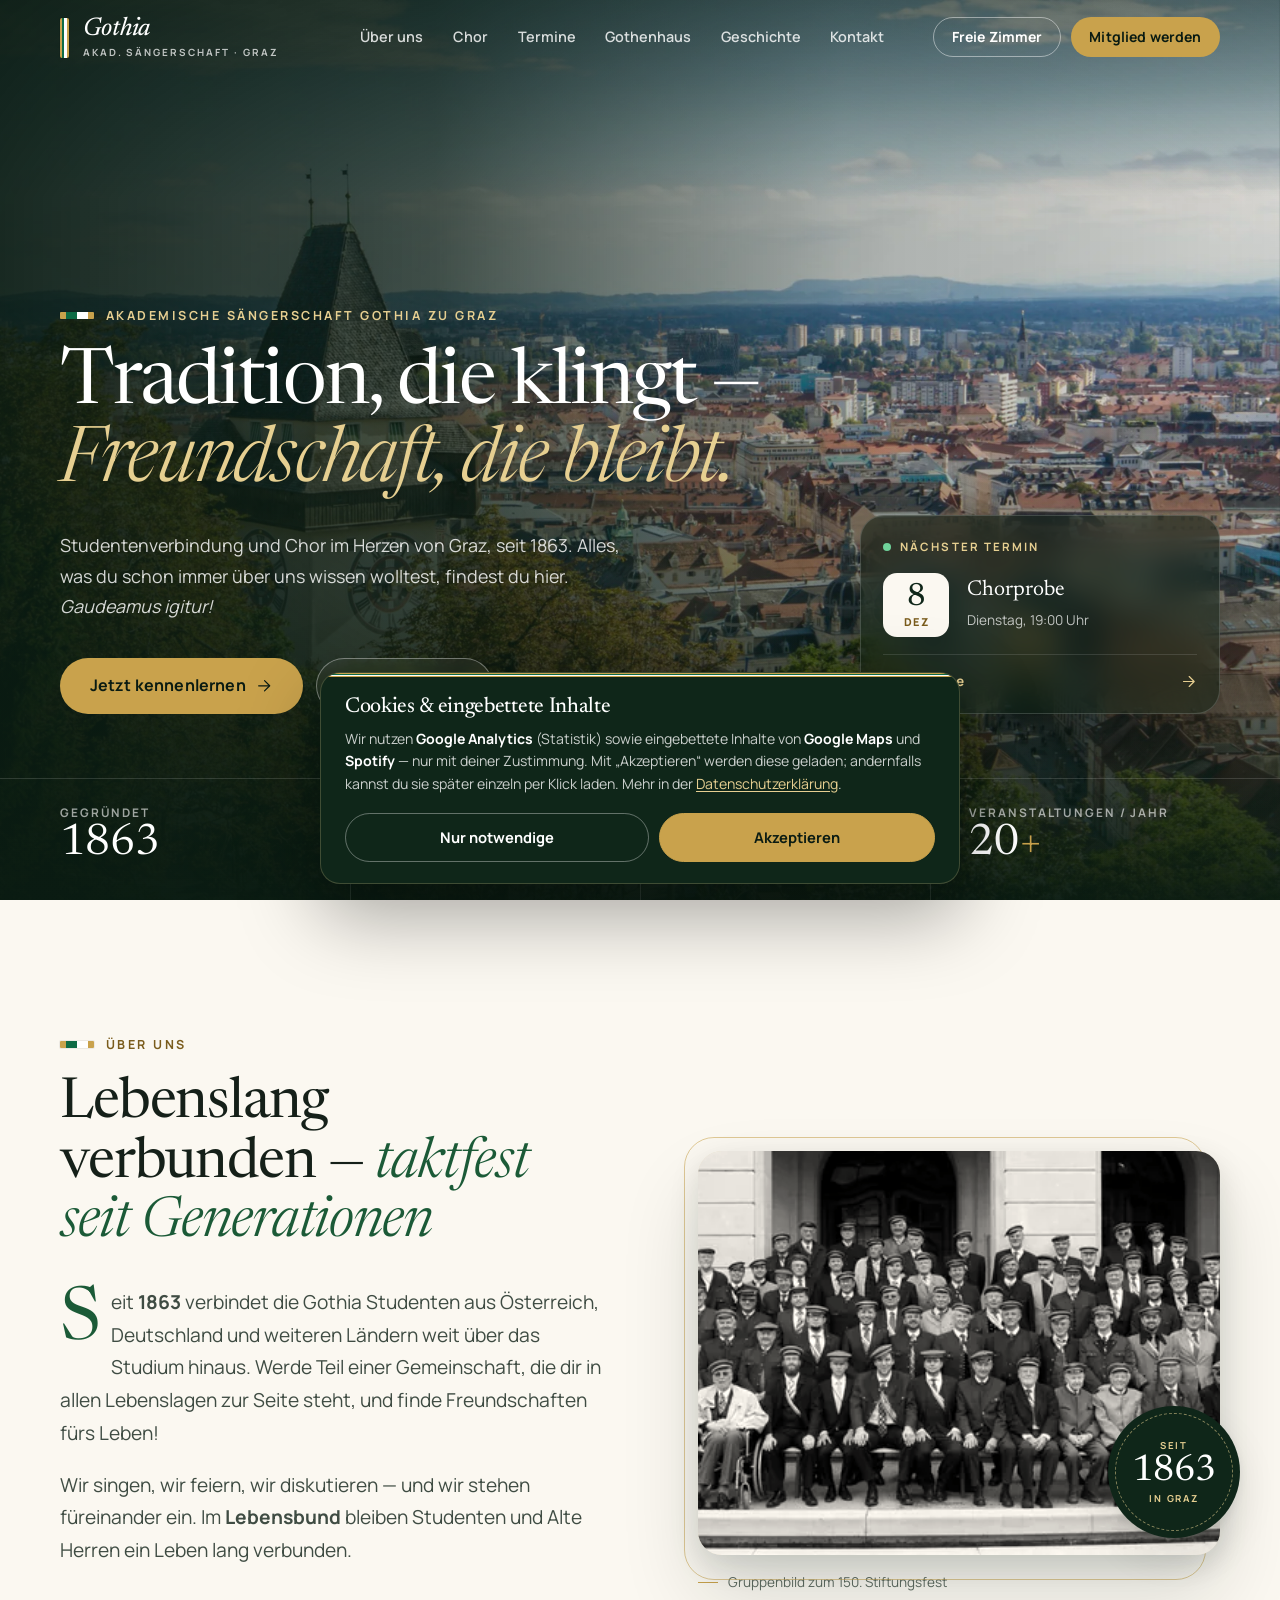
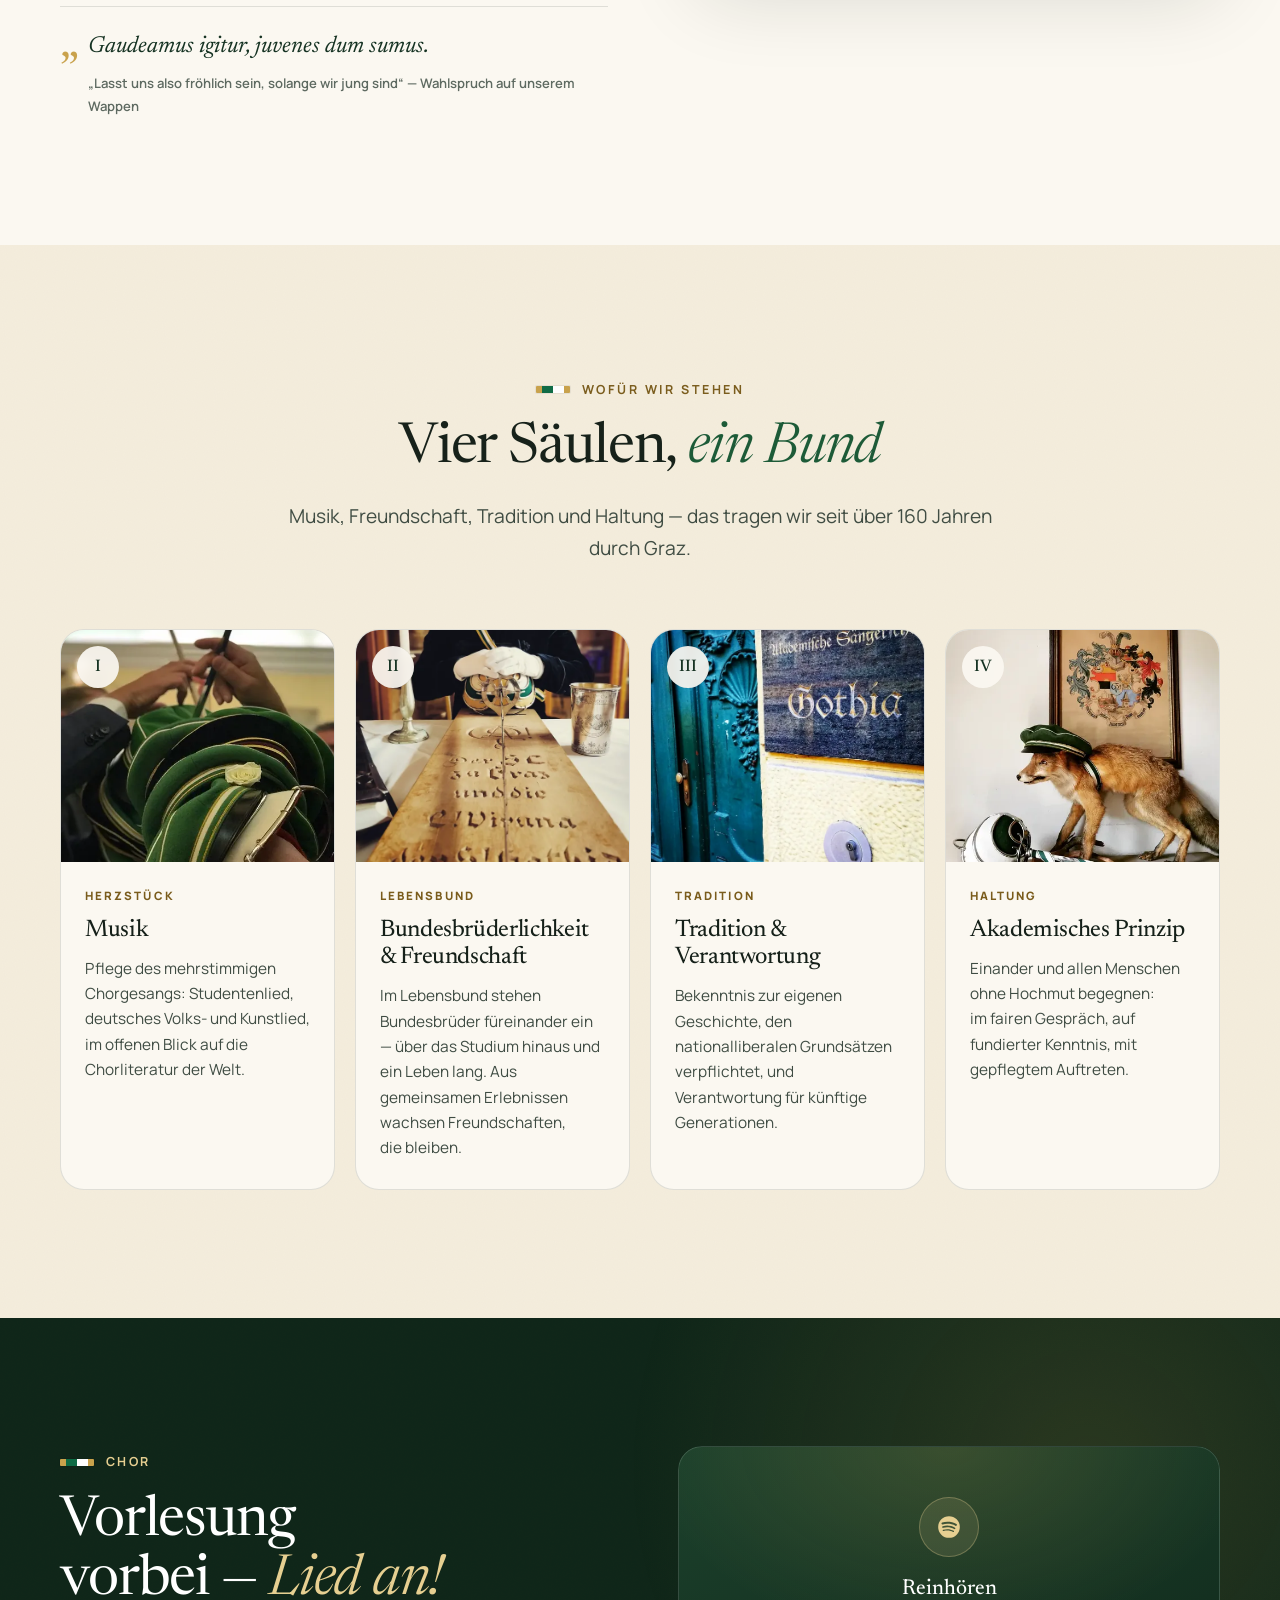
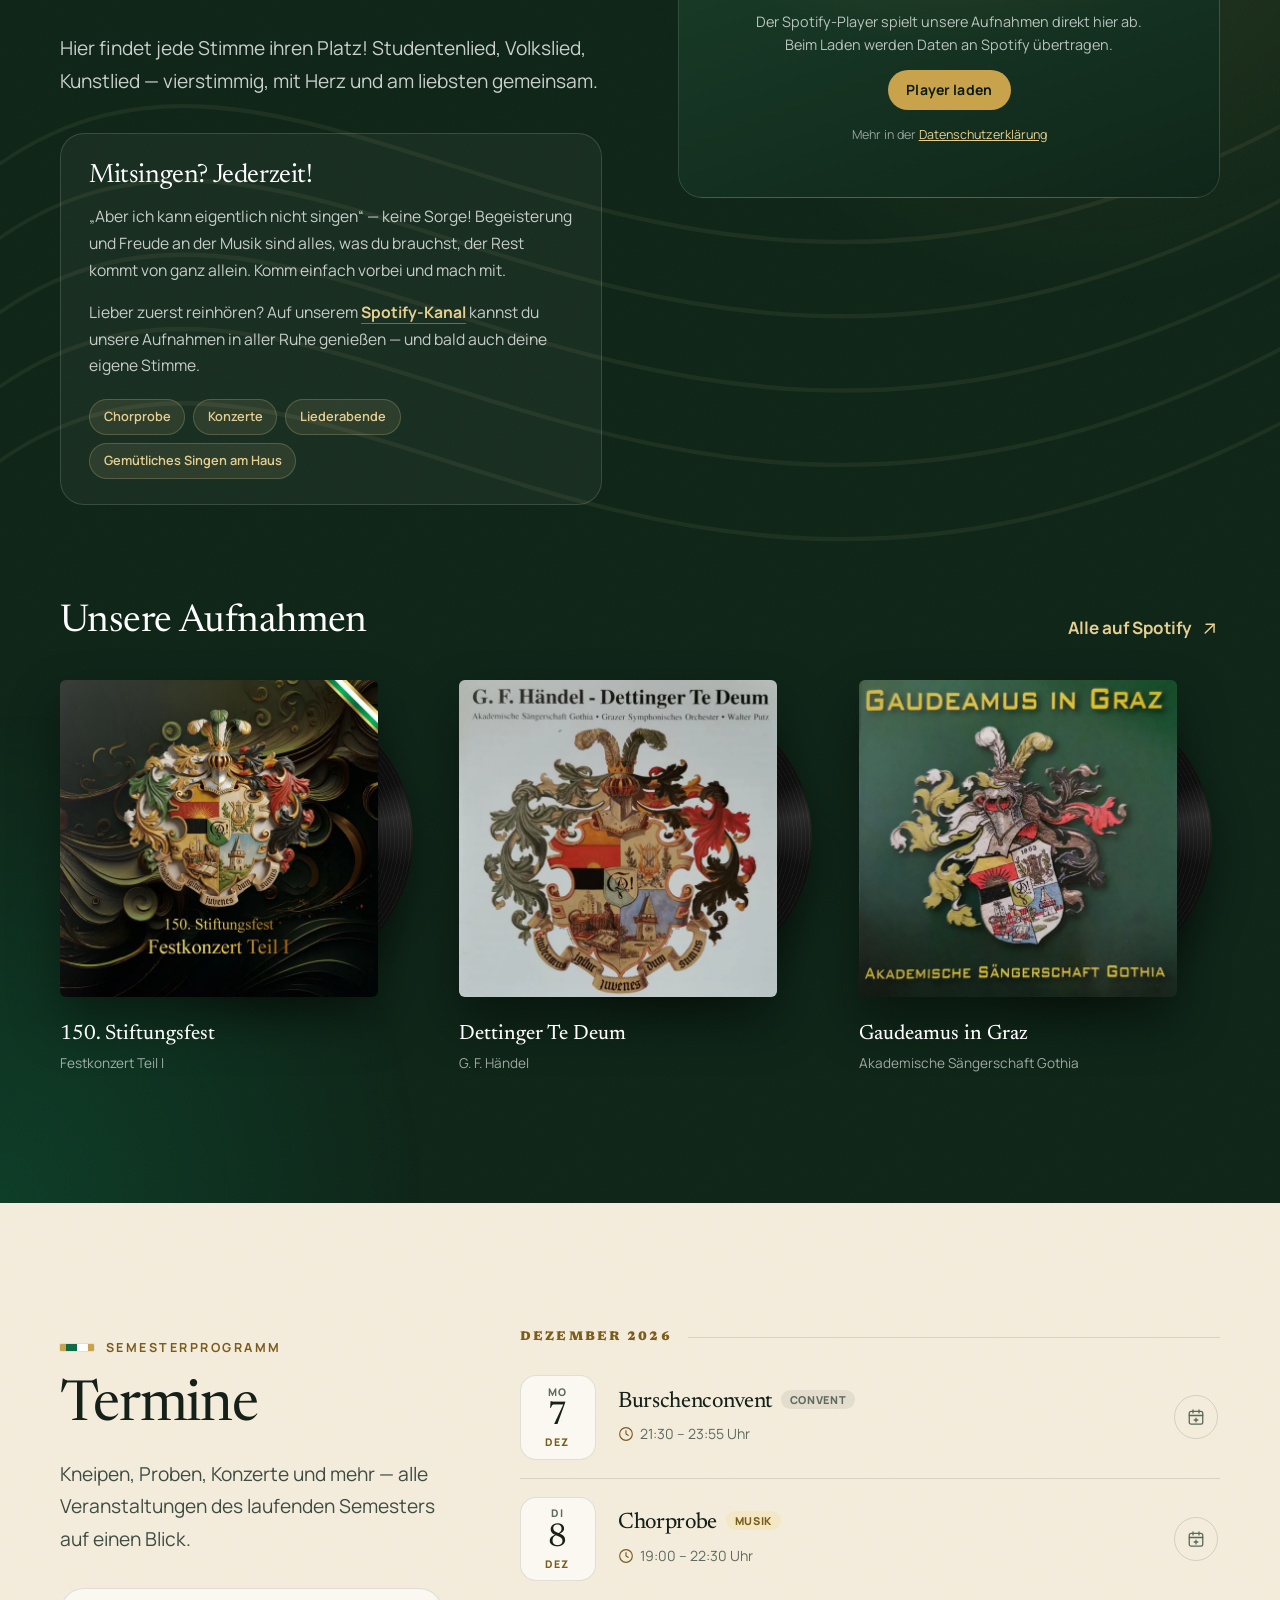
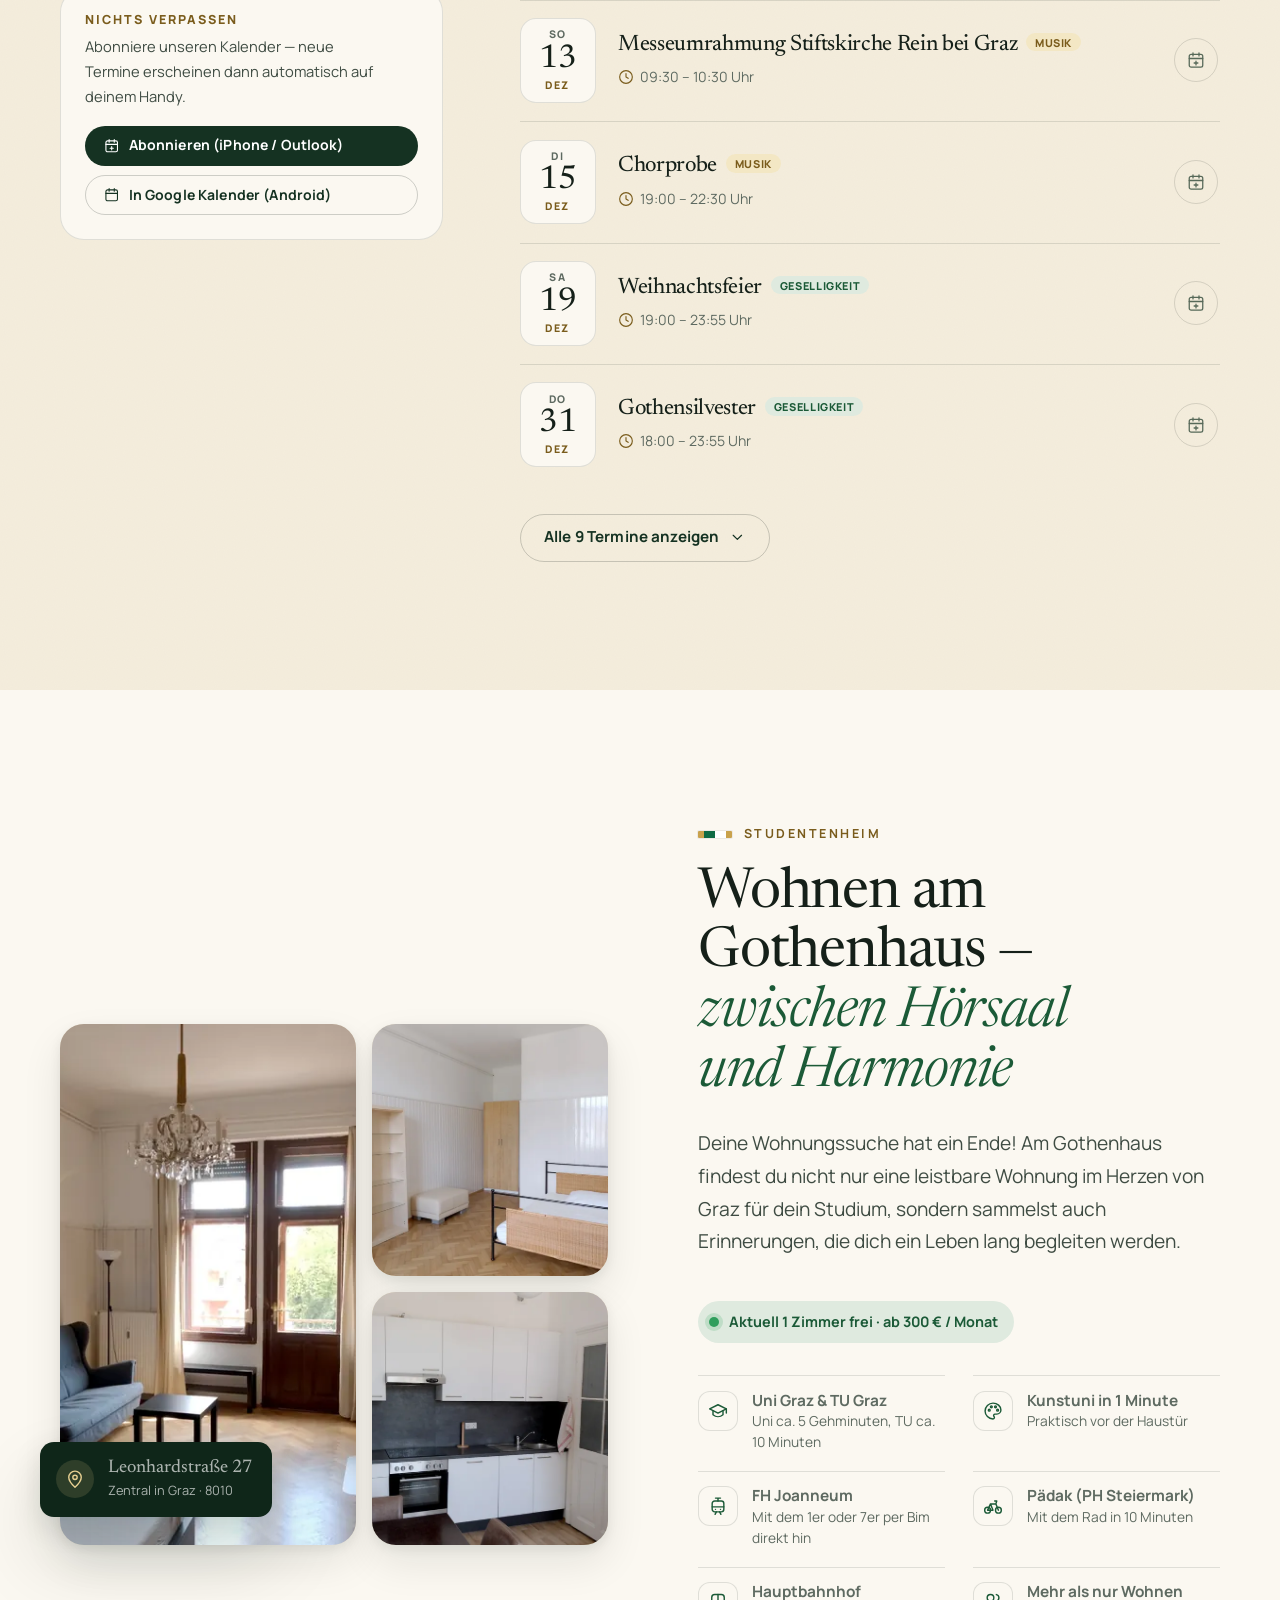
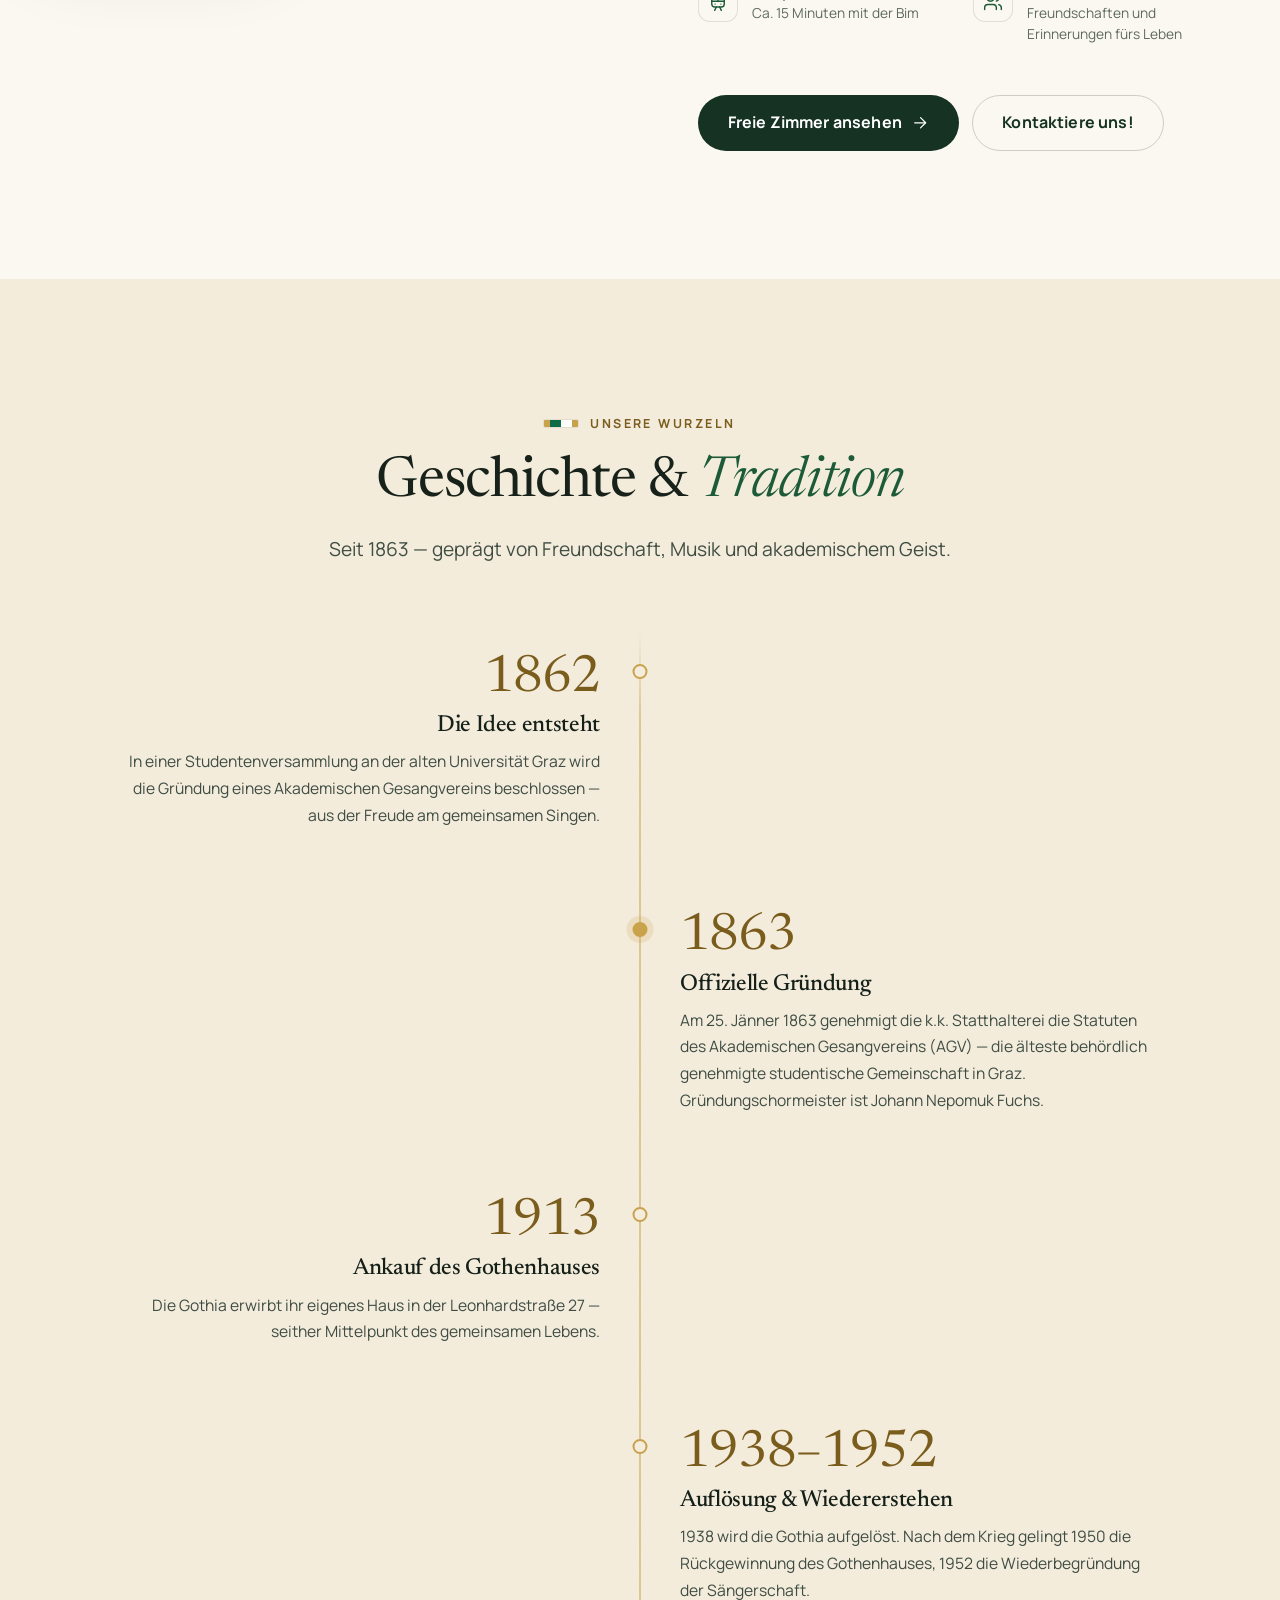
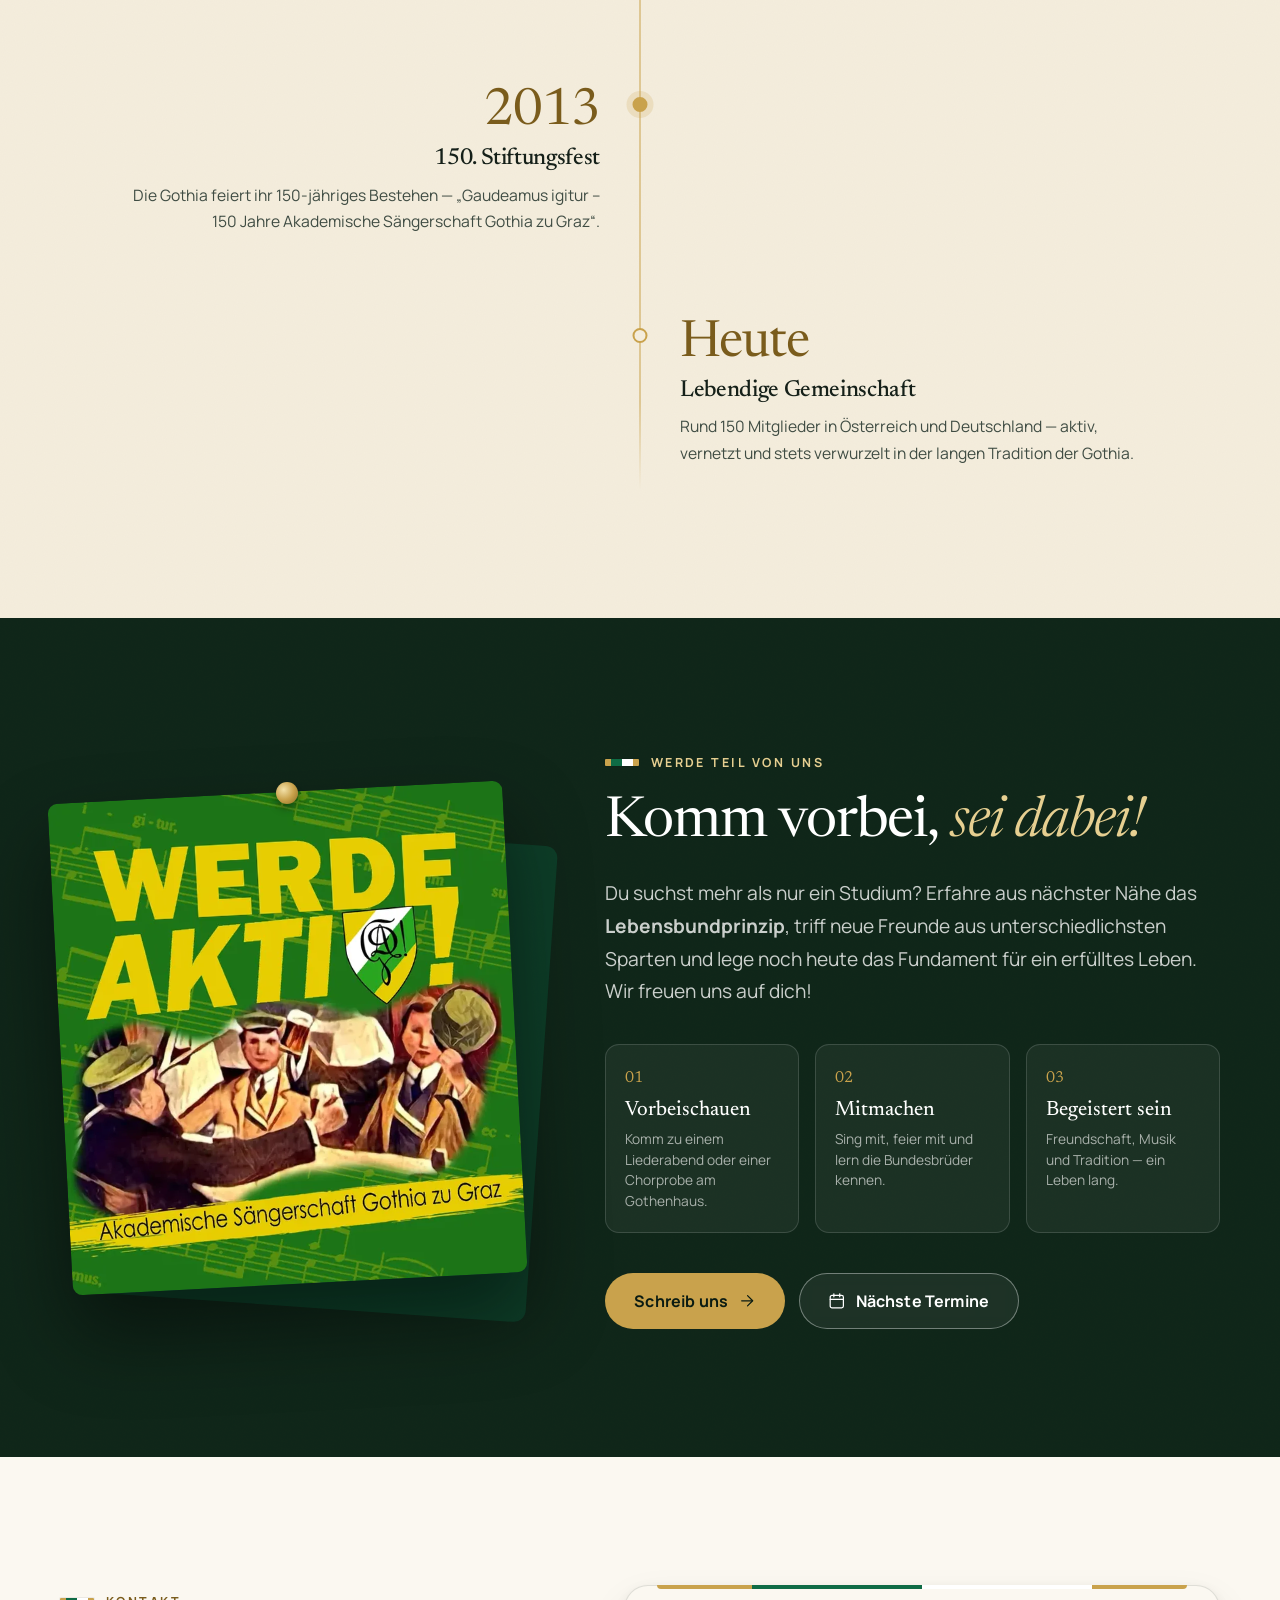
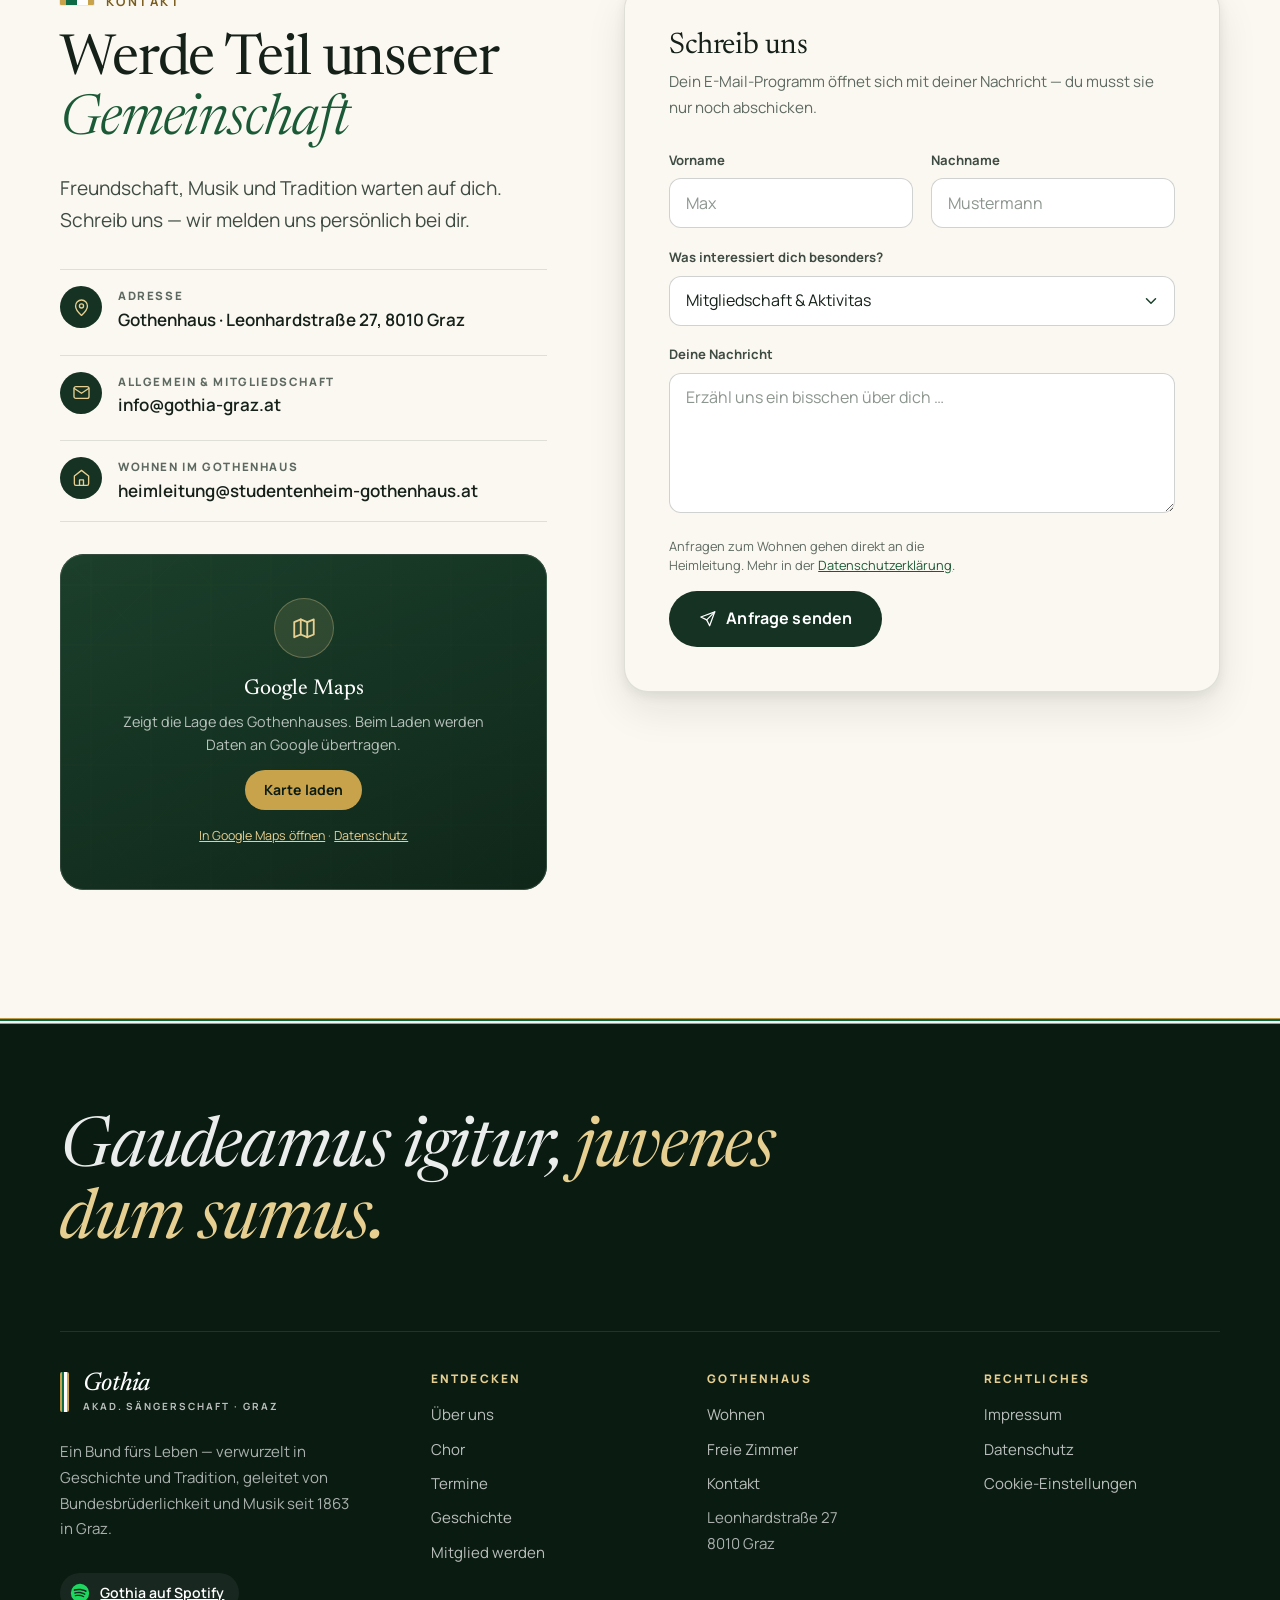
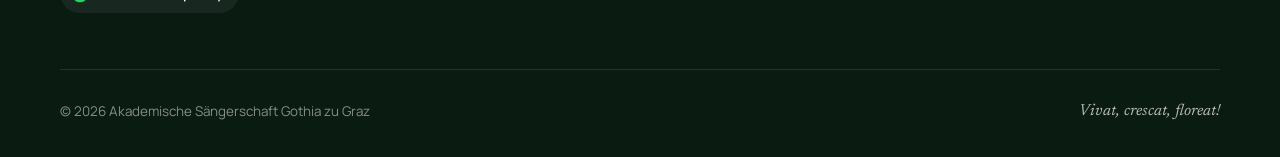
==== index.html @ 1290728e "Neues Design: Startseite, Design-System, Kalender und Assets - Neues Design-System (Waldgrün, Gold, " ====
<!DOCTYPE html>
<html lang="de">
<head>
    <meta charset="utf-8">
    <meta name="viewport" content="width=device-width, initial-scale=1">
    <title>Akademische Sängerschaft Gothia zu Graz — Tradition, die klingt</title>
    <meta name="description" content="Akademische Sängerschaft Gothia zu Graz — Studentenverbindung und Chor seit 1863. Freundschaft, Musik, Tradition und leistbares Wohnen im Gothenhaus mitten in Graz.">
    <meta name="theme-color" content="#0f2619">
    <link rel="canonical" href="https://www.gothia-graz.at/">
    <link rel="icon" href="favicon.ico" sizes="48x48">
    <link rel="icon" href="favicon.png" type="image/png">
    <link rel="apple-touch-icon" href="apple-touch-icon.png">

    <meta property="og:type" content="website">
    <meta property="og:site_name" content="Akademische Sängerschaft Gothia zu Graz">
    <meta property="og:title" content="Akademische Sängerschaft Gothia zu Graz">
    <meta property="og:description" content="Studentenverbindung und Chor seit 1863 — Freundschaft, Musik, Tradition und Wohnen im Gothenhaus in Graz.">
    <meta property="og:url" content="https://www.gothia-graz.at/">
    <meta property="og:image" content="https://www.gothia-graz.at/assets/img/og-image.jpg">
    <meta property="og:image:width" content="1200">
    <meta property="og:image:height" content="630">
    <meta property="og:locale" content="de_AT">
    <meta name="twitter:card" content="summary_large_image">

    <script type="application/ld+json">
    {
      "@context": "https://schema.org",
      "@type": "Organization",
      "name": "Akademische Sängerschaft Gothia zu Graz",
      "alternateName": "Sängerschaft Gothia",
      "url": "https://www.gothia-graz.at/",
      "logo": "https://www.gothia-graz.at/apple-touch-icon.png",
      "image": "https://www.gothia-graz.at/assets/img/og-image.jpg",
      "email": "info@gothia-graz.at",
      "foundingDate": "1863",
      "address": {
        "@type": "PostalAddress",
        "streetAddress": "Leonhardstraße 27",
        "postalCode": "8010",
        "addressLocality": "Graz",
        "addressCountry": "AT"
      },
      "sameAs": [
        "https://open.spotify.com/intl-de/artist/5IpsNPWRsuf9EUHvxX5TIH"
      ]
    }
    </script>

    <script>document.documentElement.classList.add('js');</script>
    <link rel="preload" href="assets/fonts/newsreader-latin.woff2" as="font" type="font/woff2" crossorigin>
    <link rel="preload" href="assets/fonts/manrope-latin.woff2" as="font" type="font/woff2" crossorigin>
    <link rel="preload" as="image" href="assets/img/graz-uhrturm-1600.webp" imagesrcset="assets/img/graz-uhrturm-960.webp 960w, assets/img/graz-uhrturm-1600.webp 1600w, assets/img/graz-uhrturm-2400.webp 2400w" imagesizes="100vw" fetchpriority="high">
    <link rel="stylesheet" href="assets/css/site.css">
    <script src="consent.js" defer></script>
</head>
<body data-header="overlay">

<!-- Icon-Sprite -->
<svg xmlns="http://www.w3.org/2000/svg" style="display:none" aria-hidden="true">
    <symbol id="i-arrow-right" viewBox="0 0 24 24"><path d="M5 12h14"/><path d="m13 5 7 7-7 7"/></symbol>
    <symbol id="i-arrow-left" viewBox="0 0 24 24"><path d="M19 12H5"/><path d="m11 19-7-7 7-7"/></symbol>
    <symbol id="i-arrow-up" viewBox="0 0 24 24"><path d="M12 19V5"/><path d="m5 12 7-7 7 7"/></symbol>
    <symbol id="i-arrow-up-right" viewBox="0 0 24 24"><path d="M7 17 17 7"/><path d="M8 7h9v9"/></symbol>
    <symbol id="i-calendar" viewBox="0 0 24 24"><rect x="3" y="4.5" width="18" height="17" rx="2.5"/><path d="M16 2.5v4M8 2.5v4M3 10h18"/></symbol>
    <symbol id="i-calendar-plus" viewBox="0 0 24 24"><rect x="3" y="4.5" width="18" height="17" rx="2.5"/><path d="M16 2.5v4M8 2.5v4M3 10h18M12 13.5v5M9.5 16h5"/></symbol>
    <symbol id="i-clock" viewBox="0 0 24 24"><circle cx="12" cy="12" r="9.5"/><path d="M12 7v5l3.2 2"/></symbol>
    <symbol id="i-pin" viewBox="0 0 24 24"><path d="M19.5 10c0 5.2-7.5 12-7.5 12S4.5 15.2 4.5 10a7.5 7.5 0 0 1 15 0Z"/><circle cx="12" cy="10" r="2.6"/></symbol>
    <symbol id="i-music" viewBox="0 0 24 24"><path d="M9 18V5.5l11-2v12.5"/><circle cx="6" cy="18" r="3"/><circle cx="17" cy="16" r="3"/></symbol>
    <symbol id="i-mail" viewBox="0 0 24 24"><rect x="2.5" y="4.5" width="19" height="15" rx="2.5"/><path d="m3 7 9 6 9-6"/></symbol>
    <symbol id="i-send" viewBox="0 0 24 24"><path d="M21.5 2.5 10.5 13.5"/><path d="m21.5 2.5-7 19-4-8-8-4 19-7Z"/></symbol>
    <symbol id="i-cap" viewBox="0 0 24 24"><path d="M22 9.5 12 4.5 2 9.5l10 5 10-5Z"/><path d="M6 11.5v5c3.5 3 8.5 3 12 0v-5"/><path d="M22 9.5v5"/></symbol>
    <symbol id="i-palette" viewBox="0 0 24 24"><path d="M12 2.5a9.5 9.5 0 0 0 0 19c1 0 1.7-.8 1.7-1.7 0-.5-.2-.9-.5-1.2a1.7 1.7 0 0 1 1.2-2.9h2.1a5 5 0 0 0 5-5c0-4.5-4.3-8.2-9.5-8.2Z"/><circle cx="7.5" cy="11" r="1.1"/><circle cx="10" cy="7" r="1.1"/><circle cx="15" cy="7" r="1.1"/><circle cx="17.5" cy="11" r="1.1"/></symbol>
    <symbol id="i-tram" viewBox="0 0 24 24"><rect x="5" y="6" width="14" height="13" rx="3"/><path d="M5 13h14M9 2.5h6M12 2.5V6M8.5 22l1.5-3M15.5 22 14 19"/><path d="M9 16h.01M15 16h.01"/></symbol>
    <symbol id="i-bike" viewBox="0 0 24 24"><circle cx="5.5" cy="17" r="3.5"/><circle cx="18.5" cy="17" r="3.5"/><path d="M5.5 17 9 9.5h6.5L18.5 17M9 9.5 12 17h-6.5M14 6h2.5l-1 3.5"/></symbol>
    <symbol id="i-train" viewBox="0 0 24 24"><rect x="4.5" y="3" width="15" height="15" rx="3.5"/><path d="M4.5 11h15M12 3v8M8 22l2-4M16 22l-2-4"/><path d="M8.5 14.5h.01M15.5 14.5h.01"/></symbol>
    <symbol id="i-users" viewBox="0 0 24 24"><path d="M16 21v-2a4 4 0 0 0-4-4H6a4 4 0 0 0-4 4v2"/><circle cx="9" cy="7" r="4"/><path d="M22 21v-2a4 4 0 0 0-3-3.9M16 3.1a4 4 0 0 1 0 7.8"/></symbol>
    <symbol id="i-home" viewBox="0 0 24 24"><path d="m3 10 9-7 9 7v10a2 2 0 0 1-2 2H5a2 2 0 0 1-2-2Z"/><path d="M9.5 22v-7h5v7"/></symbol>
    <symbol id="i-close" viewBox="0 0 24 24"><path d="M18 6 6 18M6 6l12 12"/></symbol>
    <symbol id="i-chevron-left" viewBox="0 0 24 24"><path d="m15 18-6-6 6-6"/></symbol>
    <symbol id="i-chevron-right" viewBox="0 0 24 24"><path d="m9 18 6-6-6-6"/></symbol>
    <symbol id="i-chevron-down" viewBox="0 0 24 24"><path d="m6 9 6 6 6-6"/></symbol>
    <symbol id="i-check" viewBox="0 0 24 24"><path d="M20 6 9 17l-5-5"/></symbol>
    <symbol id="i-map" viewBox="0 0 24 24"><path d="m9 4-6 2.5v14L9 18l6 2.5 6-2.5V4l-6 2.5L9 4Z"/><path d="M9 4v14M15 6.5v14"/></symbol>
    <symbol id="i-external" viewBox="0 0 24 24"><path d="M14 3h7v7M10 14 21 3M19 14v5a2 2 0 0 1-2 2H5a2 2 0 0 1-2-2V7a2 2 0 0 1 2-2h5"/></symbol>
    <symbol id="i-cookie" viewBox="0 0 24 24"><path d="M12 2.5a9.5 9.5 0 1 0 9.5 9.5 4 4 0 0 1-5-4.5 4 4 0 0 1-4.5-5Z"/><path d="M8.5 9h.01M15.5 15h.01M11.5 13h.01M10.5 17h.01M7 14h.01"/></symbol>
    <symbol id="i-play" viewBox="0 0 24 24"><path d="M7 4.5v15l12.5-7.5L7 4.5Z" fill="currentColor"/></symbol>
    <symbol id="i-sparkle" viewBox="0 0 24 24"><path d="M12 2 13.8 10.2 22 12l-8.2 1.8L12 22l-1.8-8.2L2 12l8.2-1.8L12 2Z" fill="currentColor" stroke="none"/></symbol>
    <symbol id="i-spotify" viewBox="0 0 24 24"><path fill="currentColor" stroke="none" d="M12 2a10 10 0 1 0 0 20 10 10 0 0 0 0-20Zm4.6 14.4a.62.62 0 0 1-.86.2c-2.35-1.43-5.3-1.76-8.79-.96a.62.62 0 1 1-.28-1.21c3.81-.87 7.08-.5 9.72 1.11.3.18.39.56.21.86Zm1.22-2.73a.78.78 0 0 1-1.07.26c-2.69-1.65-6.79-2.13-9.97-1.17a.78.78 0 1 1-.45-1.49c3.63-1.1 8.15-.57 11.24 1.33.37.22.48.7.25 1.07Zm.1-2.84C14.7 8.91 9.37 8.73 6.3 9.66a.94.94 0 1 1-.54-1.8c3.53-1.07 9.4-.86 13.1 1.34a.94.94 0 0 1-.96 1.62Z"/></symbol>
</svg>

<a class="skip-link" href="#inhalt">Zum Inhalt springen</a>

<!-- ═════════ Kopfzeile ═════════ -->
<header class="site-header is-over-hero" id="siteHeader">
    <div class="container header-inner">
        <a href="#top" class="brand" aria-label="Sängerschaft Gothia — zur Startseite">
            <span class="brand-band" aria-hidden="true"></span>
            <span class="brand-text">
                <span class="brand-name">Gothia</span>
                <span class="brand-sub">Akad. Sängerschaft · Graz</span>
            </span>
        </a>
        <nav class="nav" aria-label="Hauptnavigation">
            <ul class="nav-links">
                <li><a href="#ueber-uns">Über uns</a></li>
                <li><a href="#chor">Chor</a></li>
                <li><a href="#termine">Termine</a></li>
                <li><a href="#gothenhaus">Gothenhaus</a></li>
                <li><a href="#geschichte">Geschichte</a></li>
                <li><a href="#kontakt">Kontakt</a></li>
            </ul>
            <div class="nav-actions">
                <a href="zimmer.html" class="btn btn--ghost btn--sm">Freie Zimmer</a>
                <a href="#mitmachen" class="btn btn--gold btn--sm">Mitglied werden</a>
                <button class="menu-toggle" id="menuToggle" type="button" aria-label="Menü öffnen" aria-expanded="false" aria-controls="mobileNav">
                    <span></span><span></span><span></span>
                </button>
            </div>
        </nav>
    </div>
</header>

<div class="mobile-nav" id="mobileNav" aria-label="Mobile Navigation" role="dialog" aria-modal="true">
    <ul>
        <li><a href="#ueber-uns"><small>01</small>Über uns</a></li>
        <li><a href="#chor"><small>02</small>Chor</a></li>
        <li><a href="#termine"><small>03</small>Termine</a></li>
        <li><a href="#gothenhaus"><small>04</small>Gothenhaus</a></li>
        <li><a href="#geschichte"><small>05</small>Geschichte</a></li>
        <li><a href="#kontakt"><small>06</small>Kontakt</a></li>
    </ul>
    <div class="btn-row">
        <a href="#mitmachen" class="btn btn--gold">Mitglied werden</a>
        <a href="zimmer.html" class="btn btn--ghost-light">Freie Zimmer</a>
    </div>
    <div class="mobile-nav-foot">Leonhardstraße 27, 8010 Graz · <a href="mailto:info@gothia-graz.at">info@gothia-graz.at</a></div>
</div>

<main id="inhalt">

<!-- ═════════ Hero ═════════ -->
<section class="hero" id="top" aria-labelledby="hero-title">
    <div class="hero-media">
        <img src="assets/img/graz-uhrturm-1600.webp"
             srcset="assets/img/graz-uhrturm-960.webp 960w, assets/img/graz-uhrturm-1600.webp 1600w, assets/img/graz-uhrturm-2400.webp 2400w"
             sizes="100vw" width="2400" height="1612" alt="" fetchpriority="high" decoding="async">
    </div>
    <div class="container hero-inner">
        <div class="hero-grid">
            <div class="hero-head">
                <p class="eyebrow">Akademische Sängerschaft Gothia zu Graz</p>
                <h1 class="display" id="hero-title">Tradition, die klingt —<em>Freundschaft, die bleibt.</em></h1>
            </div>
            <div class="hero-copy">
                <p class="hero-lead">Studentenverbindung und Chor im Herzen von Graz, seit 1863. Alles, was du schon immer über uns wissen wolltest, findest du hier. <em>Gaudeamus igitur!</em></p>
                <div class="btn-row">
                    <a href="#mitmachen" class="btn btn--gold btn--lg">Jetzt kennenlernen <svg class="icon icon--arrow"><use href="#i-arrow-right"/></svg></a>
                    <a href="#chor" class="btn btn--ghost-light btn--lg"><svg class="icon"><use href="#i-music"/></svg> Unser Chor</a>
                </div>
            </div>
            <a class="next-event" id="nextEvent" href="#termine" hidden>
                <span class="next-event-label"><span class="pulse" aria-hidden="true"></span> Nächster Termin</span>
                <span class="next-event-body">
                    <span class="next-event-date" aria-hidden="true"><span class="d" data-ne="d"></span><span class="m" data-ne="m"></span></span>
                    <span class="next-event-text">
                        <span class="next-event-title" data-ne="title"></span>
                        <span class="next-event-meta" data-ne="meta"></span>
                    </span>
                </span>
                <span class="next-event-foot">Alle Termine <svg class="icon"><use href="#i-arrow-right"/></svg></span>
            </a>
        </div>
    </div>
    <div class="hero-facts">
        <div class="container">
            <dl>
                <div><dt>Gegründet</dt><dd>1863</dd></div>
                <div><dt>Mitglieder</dt><dd>140<span>+</span></dd></div>
                <div><dt>Aktive Mitglieder</dt><dd>10<span>+</span></dd></div>
                <div><dt>Veranstaltungen / Jahr</dt><dd>20<span>+</span></dd></div>
            </dl>
        </div>
    </div>
</section>

<!-- ═════════ Über uns ═════════ -->
<section class="section section--paper" id="ueber-uns" aria-labelledby="ueber-title">
    <div class="container intro-grid">
        <div class="intro-copy reveal">
            <p class="eyebrow">Über uns</p>
            <h2 class="h2" id="ueber-title">Lebenslang verbunden — <em>taktfest seit Generationen</em></h2>
            <p class="lead dropcap" style="margin-top:2rem">Seit <strong>1863</strong> verbindet die Gothia Studenten aus Österreich, Deutschland und weiteren Ländern weit über das Studium hinaus. Werde Teil einer Gemeinschaft, die dir in allen Lebenslagen zur Seite steht, und finde Freundschaften fürs Leben!</p>
            <p class="lead">Wir singen, wir feiern, wir diskutieren — und wir stehen füreinander ein. Im <strong>Lebensbund</strong> bleiben Studenten und Alte Herren ein Leben lang verbunden.</p>
            <blockquote class="intro-quote">
                <p>Gaudeamus igitur, juvenes dum sumus.</p>
                <footer>„Lasst uns also fröhlich sein, solange wir jung sind“ — Wahlspruch auf unserem Wappen</footer>
            </blockquote>
        </div>
        <div class="intro-photos reveal" style="--delay:.15s">
            <figure class="photo-frame photo-frame--main">
                <div class="frame">
                    <img src="assets/img/stiftungsfest-150-980.webp" srcset="assets/img/stiftungsfest-150-640.webp 640w, assets/img/stiftungsfest-150-980.webp 980w" sizes="(max-width: 900px) 92vw, 560px" width="980" height="423" alt="Gruppenbild der Gothia mit zahlreichen Bundesbrüdern in Couleur vor einem Gebäude" loading="lazy" decoding="async">
                </div>
                <figcaption>Gruppenbild zum 150. Stiftungsfest</figcaption>
            </figure>
            <div class="intro-badge" aria-hidden="true">
                <span><small>Seit</small><strong>1863</strong><small>in Graz</small></span>
            </div>
        </div>
    </div>
</section>

<!-- ═════════ Werte ═════════ -->
<section class="section section--parchment grain" id="werte" aria-labelledby="werte-title">
    <div class="container">
        <div class="section-head text-center reveal">
            <p class="eyebrow eyebrow--center">Wofür wir stehen</p>
            <h2 class="h2" id="werte-title">Vier Säulen, <em>ein Bund</em></h2>
            <p class="lead">Musik, Freundschaft, Tradition und Haltung — das tragen wir seit über 160 Jahren durch Graz.</p>
        </div>
        <div class="pillars">
            <article class="pillar reveal">
                <div class="pillar-media">
                    <img src="assets/img/landesvater-480.webp" srcset="assets/img/landesvater-480.webp 480w, assets/img/landesvater-768.webp 768w" sizes="(max-width: 600px) 40vw, (max-width: 1100px) 46vw, 290px" width="768" height="768" alt="Grüne Couleurmützen beim Landesvater" loading="lazy" decoding="async">
                    <span class="pillar-num" aria-hidden="true">I</span>
                </div>
                <div class="pillar-body">
                    <span class="pillar-tag">Herzstück</span>
                    <h3>Musik</h3>
                    <p>Pflege des mehrstimmigen Chorgesangs: Studentenlied, deutsches Volks- und Kunstlied, im offenen Blick auf die Chorliteratur der Welt.</p>
                </div>
            </article>
            <article class="pillar reveal" style="--delay:.08s">
                <div class="pillar-media">
                    <img src="assets/img/schlaeger-640.webp" srcset="assets/img/schlaeger-640.webp 640w, assets/img/schlaeger-1000.webp 1000w" sizes="(max-width: 600px) 40vw, (max-width: 1100px) 46vw, 290px" width="1000" height="1000" alt="Schläger auf einer Tafel mit der Inschrift der Gothia" loading="lazy" decoding="async">
                    <span class="pillar-num" aria-hidden="true">II</span>
                </div>
                <div class="pillar-body">
                    <span class="pillar-tag">Lebensbund</span>
                    <h3>Bundesbrüderlichkeit &amp; Freundschaft</h3>
                    <p>Im Lebensbund stehen Bundesbrüder füreinander ein — über das Studium hinaus und ein Leben lang. Aus gemeinsamen Erlebnissen wachsen Freundschaften, die bleiben.</p>
                </div>
            </article>
            <article class="pillar reveal" style="--delay:.16s">
                <div class="pillar-media">
                    <img src="assets/img/schild-gothia-640.webp" srcset="assets/img/schild-gothia-640.webp 640w, assets/img/schild-gothia-1000.webp 1000w" sizes="(max-width: 600px) 40vw, (max-width: 1100px) 46vw, 290px" width="1000" height="1000" alt="Türschild „Akademische Sängerschaft Gothia“ am Gothenhaus" loading="lazy" decoding="async">
                    <span class="pillar-num" aria-hidden="true">III</span>
                </div>
                <div class="pillar-body">
                    <span class="pillar-tag">Tradition</span>
                    <h3>Tradition &amp; Verantwortung</h3>
                    <p>Bekenntnis zur eigenen Geschichte, den nationalliberalen Grundsätzen verpflichtet, und Verantwortung für künftige Generationen.</p>
                </div>
            </article>
            <article class="pillar reveal" style="--delay:.24s">
                <div class="pillar-media">
                    <img src="assets/img/fuxen-480.webp" srcset="assets/img/fuxen-480.webp 480w, assets/img/fuxen-720.webp 720w" sizes="(max-width: 600px) 40vw, (max-width: 1100px) 46vw, 290px" width="720" height="900" alt="Fuchs mit Couleurmütze und Band vor dem Wappen der Gothia" loading="lazy" decoding="async">
                    <span class="pillar-num" aria-hidden="true">IV</span>
                </div>
                <div class="pillar-body">
                    <span class="pillar-tag">Haltung</span>
                    <h3>Akademisches Prinzip</h3>
                    <p>Einander und allen Menschen ohne Hochmut begegnen: im fairen Gespräch, auf fundierter Kenntnis, mit gepflegtem Auftreten.</p>
                </div>
            </article>
        </div>
    </div>
</section>

<!-- ═════════ Chor ═════════ -->
<section class="section section--forest grain chor" id="chor" aria-labelledby="chor-title">
    <svg class="staff" viewBox="0 0 1440 400" preserveAspectRatio="none" aria-hidden="true">
        <g fill="none" stroke="#e6cf91" stroke-width="1.2">
            <path d="M0 120 C 360 60, 720 200, 1440 110"/>
            <path d="M0 140 C 360 80, 720 220, 1440 130"/>
            <path d="M0 160 C 360 100, 720 240, 1440 150"/>
            <path d="M0 180 C 360 120, 720 260, 1440 170"/>
            <path d="M0 200 C 360 140, 720 280, 1440 190"/>
        </g>
    </svg>
    <div class="container">
        <div class="chor-grid">
            <div class="chor-copy reveal">
                <p class="eyebrow">Chor</p>
                <h2 class="h2" id="chor-title">Vorlesung vorbei — <em>Lied an!</em></h2>
                <p class="lead">Hier findet jede Stimme ihren Platz! Studentenlied, Volkslied, Kunstlied — vierstimmig, mit Herz und am liebsten gemeinsam.</p>
                <div class="sing-card">
                    <h3>Mitsingen? Jederzeit!</h3>
                    <p>„Aber ich kann eigentlich nicht singen“ — keine Sorge! Begeisterung und Freude an der Musik sind alles, was du brauchst, der Rest kommt von ganz allein. Komm einfach vorbei und mach mit.</p>
                    <p>Lieber zuerst reinhören? Auf unserem <a href="https://open.spotify.com/intl-de/artist/5IpsNPWRsuf9EUHvxX5TIH" target="_blank" rel="noopener">Spotify-Kanal</a> kannst du unsere Aufnahmen in aller Ruhe genießen — und bald auch deine eigene Stimme.</p>
                    <ul class="chips" aria-label="Was dich erwartet">
                        <li>Chorprobe</li>
                        <li>Konzerte</li>
                        <li>Liederabende</li>
                        <li>Gemütliches Singen am Haus</li>
                    </ul>
                </div>
            </div>
            <div class="reveal" style="--delay:.15s">
                <div class="embed-gate" id="spotifyGate" data-embed>
                    <div class="embed-ph">
                        <span class="embed-icon"><svg class="icon"><use href="#i-spotify"/></svg></span>
                        <p><strong>Reinhören</strong>Der Spotify-Player spielt unsere Aufnahmen direkt hier ab. Beim Laden werden Daten an Spotify übertragen.</p>
                        <button type="button" class="btn btn--gold btn--sm" data-load-embed>Player laden</button>
                        <small>Mehr in der <a href="datenschutz.html">Datenschutzerklärung</a></small>
                    </div>
                    <template>
                        <iframe title="Gothia auf Spotify" src="https://open.spotify.com/embed/artist/5IpsNPWRsuf9EUHvxX5TIH?utm_source=generator&amp;theme=0" width="100%" height="352" allow="autoplay; clipboard-write; encrypted-media; fullscreen; picture-in-picture" loading="lazy"></iframe>
                    </template>
                </div>
            </div>
        </div>

        <div class="albums">
            <div class="albums-head reveal">
                <h3>Unsere Aufnahmen</h3>
                <a class="link-arrow" href="https://open.spotify.com/intl-de/artist/5IpsNPWRsuf9EUHvxX5TIH" target="_blank" rel="noopener">Alle auf Spotify <svg class="icon"><use href="#i-arrow-up-right"/></svg></a>
            </div>
            <div class="album-grid">
                <a class="album reveal" href="https://open.spotify.com/intl-de/artist/5IpsNPWRsuf9EUHvxX5TIH" target="_blank" rel="noopener">
                    <span class="album-sleeve-wrap">
                        <span class="album-disc" aria-hidden="true"></span>
                        <span class="album-sleeve"><img src="assets/img/album-festkonzert-640.webp" width="640" height="640" alt="Albumcover „150. Stiftungsfest — Festkonzert Teil I“" loading="lazy" decoding="async"></span>
                        <span class="album-play" aria-hidden="true"><svg><use href="#i-play"/></svg></span>
                    </span>
                    <span class="album-info"><strong>150. Stiftungsfest</strong><span>Festkonzert Teil I</span></span>
                </a>
                <a class="album reveal" style="--delay:.1s" href="https://open.spotify.com/intl-de/artist/5IpsNPWRsuf9EUHvxX5TIH" target="_blank" rel="noopener">
                    <span class="album-sleeve-wrap">
                        <span class="album-disc" aria-hidden="true"></span>
                        <span class="album-sleeve"><img src="assets/img/album-haendel-640.webp" width="640" height="640" alt="Albumcover „G. F. Händel — Dettinger Te Deum“" loading="lazy" decoding="async"></span>
                        <span class="album-play" aria-hidden="true"><svg><use href="#i-play"/></svg></span>
                    </span>
                    <span class="album-info"><strong>Dettinger Te Deum</strong><span>G. F. Händel</span></span>
                </a>
                <a class="album reveal" style="--delay:.2s" href="https://open.spotify.com/intl-de/artist/5IpsNPWRsuf9EUHvxX5TIH" target="_blank" rel="noopener">
                    <span class="album-sleeve-wrap">
                        <span class="album-disc" aria-hidden="true"></span>
                        <span class="album-sleeve"><img src="assets/img/album-gaudeamus-640.webp" width="640" height="640" alt="Albumcover „Gaudeamus in Graz“" loading="lazy" decoding="async"></span>
                        <span class="album-play" aria-hidden="true"><svg><use href="#i-play"/></svg></span>
                    </span>
                    <span class="album-info"><strong>Gaudeamus in Graz</strong><span>Akademische Sängerschaft Gothia</span></span>
                </a>
            </div>
        </div>
    </div>
</section>

<!-- ═════════ Termine ═════════ -->
<section class="section section--parchment grain" id="termine" aria-labelledby="termine-title">
    <div class="container termine-layout">
        <aside class="termine-aside reveal">
            <p class="eyebrow">Semesterprogramm</p>
            <h2 class="h2" id="termine-title">Termine</h2>
            <p class="lead">Kneipen, Proben, Konzerte und mehr — alle Veranstaltungen des laufenden Semesters auf einen Blick.</p>
            <div class="subscribe">
                <h3>Nichts verpassen</h3>
                <p>Abonniere unseren Kalender — neue Termine erscheinen dann automatisch auf deinem Handy.</p>
                <a href="webcal://www.gothia-graz.at/calendar.php" class="btn btn--forest btn--sm"><svg class="icon"><use href="#i-calendar-plus"/></svg> Abonnieren (iPhone / Outlook)</a>
                <a href="https://calendar.google.com/calendar/r?cid=c0fd677e5a63edd668f9dd71cefc7060286a8025dd9fe520a61779a287ca314f%40group.calendar.google.com" target="_blank" rel="noopener" class="btn btn--ghost btn--sm"><svg class="icon"><use href="#i-calendar"/></svg> In Google Kalender (Android)</a>
            </div>
        </aside>
        <div class="reveal" style="--delay:.1s">
            <div class="events" id="events" aria-live="polite" aria-busy="true">
                <div class="skeleton" aria-hidden="true"><i></i><i></i></div>
                <div class="skeleton" aria-hidden="true"><i></i><i></i></div>
                <div class="skeleton" aria-hidden="true"><i></i><i></i></div>
                <div class="skeleton" aria-hidden="true"><i></i><i></i></div>
            </div>
            <noscript><p class="events-state"><strong>Termine</strong>Bitte aktiviere JavaScript, um die aktuellen Termine zu sehen — oder abonniere den Kalender.</p></noscript>
        </div>
    </div>
    <!-- Offline-Kopie des Kalenders: wird nur verwendet, wenn calendar.php nicht erreichbar ist
         (z. B. beim lokalen Öffnen per Doppelklick). Zum Aktualisieren den Inhalt durch eine neue .ics ersetzen. -->
    <script type="text/calendar" id="ics-fallback">
BEGIN:VCALENDAR
PRODID:-//Google Inc//Google Calendar 70.9054//EN
VERSION:2.0
CALSCALE:GREGORIAN
METHOD:PUBLISH
X-WR-CALNAME:Veranstaltungen AS! Gothia 
X-WR-TIMEZONE:Europe/Vienna
X-WR-CALDESC:Veranstaltungen
BEGIN:VTIMEZONE
TZID:Europe/Vienna
X-LIC-LOCATION:Europe/Vienna
BEGIN:DAYLIGHT
TZOFFSETFROM:+0100
TZOFFSETTO:+0200
TZNAME:GMT+2
DTSTART:19700329T020000
RRULE:FREQ=YEARLY;BYMONTH=3;BYDAY=-1SU
END:DAYLIGHT
BEGIN:STANDARD
TZOFFSETFROM:+0200
TZOFFSETTO:+0100
TZNAME:GMT+1
DTSTART:19701025T030000
RRULE:FREQ=YEARLY;BYMONTH=10;BYDAY=-1SU
END:STANDARD
END:VTIMEZONE
BEGIN:VEVENT
DTSTART:20261207T203000Z
DTEND:20261207T225500Z
DTSTAMP:20261101T110655Z
UID:2fnu8bq31iog8edlekkcicngi8@google.com
CREATED:20260928T101603Z
LAST-MODIFIED:20260928T101604Z
SEQUENCE:0
STATUS:CONFIRMED
SUMMARY:Burschenconvent
TRANSP:OPAQUE
END:VEVENT
BEGIN:VEVENT
DTSTART:20261102T180000Z
DTEND:20261102T225500Z
DTSTAMP:20261101T110655Z
UID:fbtfkalrdn8jg1gm3ru18pnuvs@google.com
CREATED:20260928T101157Z
LAST-MODIFIED:20260928T101157Z
SEQUENCE:0
STATUS:CONFIRMED
SUMMARY:Burschenconvent
TRANSP:OPAQUE
END:VEVENT
BEGIN:VEVENT
DTSTART:20270123T180000Z
DTEND:20270123T220000Z
DTSTAMP:20261101T110655Z
UID:ad3i3nadkooi25koab7aqhjqdk@google.com
CREATED:20260928T102011Z
LAST-MODIFIED:20260928T102011Z
SEQUENCE:0
STATUS:CONFIRMED
SUMMARY:Akademiker Ball im Congress
TRANSP:OPAQUE
END:VEVENT
BEGIN:VEVENT
DTSTART;TZID=Europe/Vienna:20261020T190000
DTEND;TZID=Europe/Vienna:20261020T223000
RRULE:FREQ=WEEKLY;UNTIL=20261215T225959Z
EXDATE;TZID=Europe/Vienna:20261201T190000
EXDATE;TZID=Europe/Vienna:20261103T190000
DTSTAMP:20261101T110655Z
UID:88buvidcab9j63cr893ceo5rks@google.com
CREATED:20260930T061918Z
LAST-MODIFIED:20260930T111003Z
SEQUENCE:0
STATUS:CONFIRMED
SUMMARY:Chorprobe
TRANSP:OPAQUE
END:VEVENT
BEGIN:VEVENT
DTSTART:20261016T160000Z
DTEND:20261016T215500Z
DTSTAMP:20261101T110655Z
UID:o25t9uq758o745ub7kpgmpm0ho@google.com
CREATED:20260928T100155Z
LAST-MODIFIED:20260928T100211Z
SEQUENCE:1
STATUS:CONFIRMED
SUMMARY:Herbstfest
TRANSP:OPAQUE
END:VEVENT
BEGIN:VEVENT
DTSTART:20261002T170000Z
DTEND:20261002T210000Z
DTSTAMP:20261101T110655Z
UID:p5vr87mtsh19bam3672hfgg6vo@google.com
CREATED:20260925T184309Z
LAST-MODIFIED:20260925T184309Z
SEQUENCE:0
STATUS:CONFIRMED
SUMMARY:Antrittskneipe
TRANSP:OPAQUE
END:VEVENT
BEGIN:VEVENT
DTSTART:20261013T170000Z
DTEND:20261013T203000Z
DTSTAMP:20261101T110655Z
UID:pklcllv7edl57grr8eik14oggk@google.com
CREATED:20260928T101005Z
LAST-MODIFIED:20260928T101005Z
SEQUENCE:0
STATUS:CONFIRMED
SUMMARY:Erste reguläre Chorprobe
TRANSP:OPAQUE
END:VEVENT
BEGIN:VEVENT
DTSTART:20261112T180000Z
DTEND:20261112T210000Z
DTSTAMP:20261101T110655Z
UID:v6c5jdgfdr597nv1mslg8a96jc@google.com
CREATED:20260928T101309Z
LAST-MODIFIED:20260928T101309Z
SEQUENCE:0
STATUS:CONFIRMED
SUMMARY:Sängerschaftlicher Abend
TRANSP:OPAQUE
END:VEVENT
BEGIN:VEVENT
DTSTART:20261213T083000Z
DTEND:20261213T093000Z
DTSTAMP:20261101T110655Z
UID:hq6l63icv0dcj5uu6j9kqr18oc@google.com
CREATED:20260928T101752Z
LAST-MODIFIED:20260928T101752Z
SEQUENCE:0
STATUS:CONFIRMED
SUMMARY:Messeumrahmung Stiftskirche Rein bei Graz
TRANSP:OPAQUE
END:VEVENT
BEGIN:VEVENT
DTSTART:20270112T190000Z
DTEND:20270112T220000Z
DTSTAMP:20261101T110655Z
UID:dv096vi1bruofabch3qov73m4o@google.com
CREATED:20260928T101926Z
LAST-MODIFIED:20260928T101926Z
SEQUENCE:0
STATUS:CONFIRMED
SUMMARY:Liederabend
TRANSP:OPAQUE
END:VEVENT
BEGIN:VEVENT
DTSTART:20261030T130000Z
DTEND:20261030T160000Z
DTSTAMP:20261101T110655Z
UID:llm1fuhb7gf8fqbjj9gt80f78s@google.com
CREATED:20260928T101112Z
LAST-MODIFIED:20260928T101112Z
SEQUENCE:0
STATUS:CONFIRMED
SUMMARY:Gräberbummel
TRANSP:OPAQUE
END:VEVENT
BEGIN:VEVENT
DTSTART:20261120T180000Z
DTEND:20261120T225500Z
DTSTAMP:20261101T110655Z
UID:pjg3it3i9jh098api4le1fp0b8@google.com
CREATED:20260928T101413Z
LAST-MODIFIED:20260928T101414Z
SEQUENCE:0
STATUS:CONFIRMED
SUMMARY:Krambambulifest mit dem ATV Graz und der F! Wieland-Staufen
TRANSP:OPAQUE
END:VEVENT
BEGIN:VEVENT
DTSTART:20261201T190000Z
DTEND:20261201T220000Z
DTSTAMP:20261101T110655Z
UID:2jjml98qe0uq2f6juc1jd9k42k@google.com
CREATED:20260928T101510Z
LAST-MODIFIED:20260928T101510Z
SEQUENCE:0
STATUS:CONFIRMED
SUMMARY:Liederabend mit Krambabuli
TRANSP:OPAQUE
END:VEVENT
BEGIN:VEVENT
DTSTART:20261103T190000Z
DTEND:20261103T220000Z
DTSTAMP:20261101T110655Z
UID:7a8vqcb1h9nrpcbt3496sgs8jg@google.com
CREATED:20260928T101226Z
LAST-MODIFIED:20260928T101226Z
SEQUENCE:0
STATUS:CONFIRMED
SUMMARY:Liederabend
TRANSP:OPAQUE
END:VEVENT
BEGIN:VEVENT
DTSTART:20261219T180000Z
DTEND:20261219T225500Z
DTSTAMP:20261101T110655Z
UID:gjibjl0lrifqvmkotjb2nvmh08@google.com
CREATED:20260928T101817Z
LAST-MODIFIED:20260928T101817Z
SEQUENCE:0
STATUS:CONFIRMED
SUMMARY:Weihnachtsfeier
TRANSP:OPAQUE
END:VEVENT
BEGIN:VEVENT
DTSTART:20261005T170000Z
DTEND:20261005T215500Z
DTSTAMP:20261101T110655Z
UID:kbhup6uilfnmi3mok358t33h18@google.com
CREATED:20260928T095929Z
LAST-MODIFIED:20260928T095929Z
SEQUENCE:0
STATUS:CONFIRMED
SUMMARY:Antrittsconvent
TRANSP:OPAQUE
END:VEVENT
BEGIN:VEVENT
DTSTART:20261231T170000Z
DTEND:20261231T225500Z
DTSTAMP:20261101T110655Z
UID:lqnfri2o2f2v28p8070nappl1o@google.com
CREATED:20260928T101853Z
LAST-MODIFIED:20260928T101853Z
SEQUENCE:0
STATUS:CONFIRMED
SUMMARY:Gothensilvester
TRANSP:OPAQUE
END:VEVENT
BEGIN:VEVENT
DTSTART:20261006T180000Z
DTEND:20261006T210000Z
DTSTAMP:20261101T110655Z
UID:8v9oqp8hsogvsidrsu388j47pk@google.com
CREATED:20260928T100307Z
LAST-MODIFIED:20260928T100308Z
SEQUENCE:0
STATUS:CONFIRMED
SUMMARY:Liederabend
TRANSP:OPAQUE
END:VEVENT
BEGIN:VEVENT
DTSTART:20270201T180000Z
DTEND:20270201T225500Z
DTSTAMP:20261101T110655Z
UID:0rg4n39m5egca5tsvqbv3nsjis@google.com
CREATED:20260928T102039Z
LAST-MODIFIED:20260928T102039Z
SEQUENCE:0
STATUS:CONFIRMED
SUMMARY:Abschlussconvent
TRANSP:OPAQUE
END:VEVENT
END:VCALENDAR
    </script>
</section>

<!-- ═════════ Gothenhaus ═════════ -->
<section class="section section--paper" id="gothenhaus" aria-labelledby="haus-title">
    <div class="container haus-grid">
        <div class="reveal">
            <div class="haus-mosaic">
                <figure><img src="assets/img/haus-zimmer-2-800.webp" srcset="assets/img/haus-zimmer-2-800.webp 800w, assets/img/haus-zimmer-2-1400.webp 1400w" sizes="(max-width: 960px) 55vw, 340px" width="1400" height="933" alt="Helles Zimmer mit Stuckdecke, Sofa und Balkontür" loading="lazy" decoding="async"></figure>
                <figure><img src="assets/img/haus-zimmer-800.webp" width="800" height="533" alt="Zimmer mit Bett, Regal und Parkettboden" loading="lazy" decoding="async"></figure>
                <figure><img src="assets/img/haus-kueche-800.webp" width="800" height="533" alt="Moderne Gemeinschaftsküche" loading="lazy" decoding="async"></figure>
                <div class="haus-address">
                    <svg class="icon"><use href="#i-pin"/></svg>
                    <span><strong>Leonhardstraße 27</strong><span>Zentral in Graz · 8010</span></span>
                </div>
            </div>
        </div>
        <div class="reveal" style="--delay:.12s">
            <p class="eyebrow">Studentenheim</p>
            <h2 class="h2" id="haus-title">Wohnen am Gothenhaus — <em>zwischen Hörsaal und Harmonie</em></h2>
            <p class="lead" style="margin-top:1.5rem">Deine Wohnungssuche hat ein Ende! Am Gothenhaus findest du nicht nur eine leistbare Wohnung im Herzen von Graz für dein Studium, sondern sammelst auch Erinnerungen, die dich ein Leben lang begleiten werden.</p>
            <a class="availability" id="availability" href="zimmer.html" hidden><span class="dot" aria-hidden="true"></span><span data-avail-text></span></a>
            <ul class="distances">
                <li><span class="ic"><svg class="icon"><use href="#i-cap"/></svg></span><span><strong>Uni Graz &amp; TU Graz</strong><span>Uni ca. 5 Gehminuten, TU ca. 10 Minuten</span></span></li>
                <li><span class="ic"><svg class="icon"><use href="#i-palette"/></svg></span><span><strong>Kunstuni in 1 Minute</strong><span>Praktisch vor der Haustür</span></span></li>
                <li><span class="ic"><svg class="icon"><use href="#i-tram"/></svg></span><span><strong>FH Joanneum</strong><span>Mit dem 1er oder 7er per Bim direkt hin</span></span></li>
                <li><span class="ic"><svg class="icon"><use href="#i-bike"/></svg></span><span><strong>Pädak (PH Steiermark)</strong><span>Mit dem Rad in 10 Minuten</span></span></li>
                <li><span class="ic"><svg class="icon"><use href="#i-train"/></svg></span><span><strong>Hauptbahnhof</strong><span>Ca. 15 Minuten mit der Bim</span></span></li>
                <li><span class="ic"><svg class="icon"><use href="#i-users"/></svg></span><span><strong>Mehr als nur Wohnen</strong><span>Freundschaften und Erinnerungen fürs Leben</span></span></li>
            </ul>
            <div class="btn-row">
                <a href="zimmer.html" class="btn btn--forest btn--lg">Freie Zimmer ansehen <svg class="icon icon--arrow"><use href="#i-arrow-right"/></svg></a>
                <a href="#kontakt" class="btn btn--ghost btn--lg" data-interest="Wohnen im Gothenhaus">Kontaktiere uns!</a>
            </div>
        </div>
    </div>
</section>

<!-- ═════════ Geschichte ═════════ -->
<section class="section section--parchment grain history" id="geschichte" aria-labelledby="geschichte-title">
    <div class="container">
        <div class="section-head text-center reveal">
            <p class="eyebrow eyebrow--center">Unsere Wurzeln</p>
            <h2 class="h2" id="geschichte-title">Geschichte &amp; <em>Tradition</em></h2>
            <p class="lead">Seit 1863 — geprägt von Freundschaft, Musik und akademischem Geist.</p>
        </div>
        <ol class="timeline">
            <li class="tl-item reveal">
                <div class="tl-card">
                    <div class="tl-year">1862</div>
                    <h3 class="tl-title">Die Idee entsteht</h3>
                    <p class="tl-text">In einer Studentenversammlung an der alten Universität Graz wird die Gründung eines Akademischen Gesangvereins beschlossen — aus der Freude am gemeinsamen Singen.</p>
                </div>
            </li>
            <li class="tl-item is-key reveal">
                <div class="tl-card">
                    <div class="tl-year">1863</div>
                    <h3 class="tl-title">Offizielle Gründung</h3>
                    <p class="tl-text">Am 25. Jänner 1863 genehmigt die k.k. Statthalterei die Statuten des Akademischen Gesangvereins (AGV) — die älteste behördlich genehmigte studentische Gemeinschaft in Graz. Gründungschormeister ist Johann Nepomuk Fuchs.</p>
                </div>
            </li>
            <li class="tl-item reveal">
                <div class="tl-card">
                    <div class="tl-year">1913</div>
                    <h3 class="tl-title">Ankauf des Gothenhauses</h3>
                    <p class="tl-text">Die Gothia erwirbt ihr eigenes Haus in der Leonhardstraße 27 — seither Mittelpunkt des gemeinsamen Lebens.</p>
                </div>
            </li>
            <li class="tl-item reveal">
                <div class="tl-card">
                    <div class="tl-year">1938–1952</div>
                    <h3 class="tl-title">Auflösung &amp; Wiedererstehen</h3>
                    <p class="tl-text">1938 wird die Gothia aufgelöst. Nach dem Krieg gelingt 1950 die Rückgewinnung des Gothenhauses, 1952 die Wiederbegründung der Sängerschaft.</p>
                </div>
            </li>
            <li class="tl-item is-key reveal">
                <div class="tl-card">
                    <div class="tl-year">2013</div>
                    <h3 class="tl-title">150. Stiftungsfest</h3>
                    <p class="tl-text">Die Gothia feiert ihr 150-jähriges Bestehen — „Gaudeamus igitur – 150 Jahre Akademische Sängerschaft Gothia zu Graz“.</p>
                </div>
            </li>
            <li class="tl-item reveal">
                <div class="tl-card">
                    <div class="tl-year">Heute</div>
                    <h3 class="tl-title">Lebendige Gemeinschaft</h3>
                    <p class="tl-text">Rund 150 Mitglieder in Österreich und Deutschland — aktiv, vernetzt und stets verwurzelt in der langen Tradition der Gothia.</p>
                </div>
            </li>
        </ol>
    </div>
</section>

<!-- ═════════ Werde aktiv ═════════ -->
<section class="section section--forest grain join" id="mitmachen" aria-labelledby="join-title">
    <div class="container join-grid">
        <figure class="poster reveal">
            <span class="pin" aria-hidden="true"></span>
            <img src="assets/img/werde-aktiv-640.webp" srcset="assets/img/werde-aktiv-640.webp 640w, assets/img/werde-aktiv-1000.webp 1000w" sizes="(max-width: 900px) 80vw, 460px" width="1000" height="1082" alt="Plakat „Werde aktiv! — Akademische Sängerschaft Gothia zu Graz“ mit feiernden Studenten in Couleur" loading="lazy" decoding="async">
        </figure>
        <div class="reveal" style="--delay:.12s">
            <p class="eyebrow">Werde Teil von uns</p>
            <h2 class="h2" id="join-title">Komm vorbei, <em>sei dabei!</em></h2>
            <p class="lead" style="margin-top:1.5rem">Du suchst mehr als nur ein Studium? Erfahre aus nächster Nähe das <strong>Lebensbundprinzip</strong>, triff neue Freunde aus unterschiedlichsten Sparten und lege noch heute das Fundament für ein erfülltes Leben. Wir freuen uns auf dich!</p>
            <ol class="steps-inline">
                <li><strong>Vorbeischauen</strong><span>Komm zu einem Liederabend oder einer Chorprobe am Gothenhaus.</span></li>
                <li><strong>Mitmachen</strong><span>Sing mit, feier mit und lern die Bundesbrüder kennen.</span></li>
                <li><strong>Begeistert sein</strong><span>Freundschaft, Musik und Tradition — ein Leben lang.</span></li>
            </ol>
            <div class="btn-row">
                <a href="#kontakt" class="btn btn--gold btn--lg" data-interest="Mitgliedschaft &amp; Aktivitas">Schreib uns <svg class="icon icon--arrow"><use href="#i-arrow-right"/></svg></a>
                <a href="#termine" class="btn btn--ghost-light btn--lg"><svg class="icon"><use href="#i-calendar"/></svg> Nächste Termine</a>
            </div>
        </div>
    </div>
</section>

<!-- ═════════ Kontakt ═════════ -->
<section class="section section--paper" id="kontakt" aria-labelledby="kontakt-title">
    <div class="container contact-grid">
        <div class="reveal">
            <p class="eyebrow">Kontakt</p>
            <h2 class="h2" id="kontakt-title">Werde Teil unserer <em>Gemeinschaft</em></h2>
            <p class="lead" style="margin-top:1.25rem">Freundschaft, Musik und Tradition warten auf dich. Schreib uns — wir melden uns persönlich bei dir.</p>
            <ul class="contact-list">
                <li><span class="ic"><svg class="icon"><use href="#i-pin"/></svg></span><span><small>Adresse</small><address>Gothenhaus · Leonhardstraße 27, 8010 Graz</address></span></li>
                <li><span class="ic"><svg class="icon"><use href="#i-mail"/></svg></span><span><small>Allgemein &amp; Mitgliedschaft</small><a href="mailto:info@gothia-graz.at">info@gothia-graz.at</a></span></li>
                <li><span class="ic"><svg class="icon"><use href="#i-home"/></svg></span><span><small>Wohnen im Gothenhaus</small><a href="mailto:heimleitung@studentenheim-gothenhaus.at">heimleitung@studentenheim-gothenhaus.at</a></span></li>
            </ul>
            <div class="embed-gate map-gate" id="mapGate" data-embed>
                <div class="embed-ph">
                    <span class="embed-icon"><svg class="icon"><use href="#i-map"/></svg></span>
                    <p><strong>Google Maps</strong>Zeigt die Lage des Gothenhauses. Beim Laden werden Daten an Google übertragen.</p>
                    <button type="button" class="btn btn--gold btn--sm" data-load-embed>Karte laden</button>
                    <small><a href="https://www.google.com/maps?q=Leonhardstra%C3%9Fe%2027%2C%208010%20Graz%2C%20%C3%96sterreich" target="_blank" rel="noopener">In Google Maps öffnen</a> · <a href="datenschutz.html">Datenschutz</a></small>
                </div>
                <template>
                    <iframe title="Karte — Gothenhaus, Leonhardstraße 27, 8010 Graz" src="https://www.google.com/maps?q=Leonhardstra%C3%9Fe%2027%2C%208010%20Graz%2C%20%C3%96sterreich&amp;output=embed" loading="lazy" referrerpolicy="no-referrer-when-downgrade" allowfullscreen></iframe>
                </template>
            </div>
        </div>
        <div class="form-card reveal" style="--delay:.12s">
            <h3>Schreib uns</h3>
            <p>Dein E-Mail-Programm öffnet sich mit deiner Nachricht — du musst sie nur noch abschicken.</p>
            <form id="contactForm" novalidate>
                <div class="form-grid">
                    <div class="field">
                        <label for="cf-vorname">Vorname</label>
                        <input id="cf-vorname" name="vorname" type="text" placeholder="Max" autocomplete="given-name">
                    </div>
                    <div class="field">
                        <label for="cf-nachname">Nachname</label>
                        <input id="cf-nachname" name="nachname" type="text" placeholder="Mustermann" autocomplete="family-name">
                    </div>
                    <div class="field field--full">
                        <label for="cf-interesse">Was interessiert dich besonders?</label>
                        <select id="cf-interesse" name="interesse">
                            <option>Mitgliedschaft &amp; Aktivitas</option>
                            <option>Wohnen im Gothenhaus</option>
                            <option>Chorgesang &amp; Musik</option>
                            <option>Allgemeine Anfrage</option>
                        </select>
                    </div>
                    <div class="field field--full">
                        <label for="cf-nachricht">Deine Nachricht</label>
                        <textarea id="cf-nachricht" name="nachricht" rows="5" placeholder="Erzähl uns ein bisschen über dich …"></textarea>
                    </div>
                </div>
                <div class="form-foot">
                    <p class="form-note">Anfragen zum Wohnen gehen direkt an die Heimleitung. Mehr in der <a href="datenschutz.html">Datenschutzerklärung</a>.</p>
                    <button type="submit" class="btn btn--forest btn--lg"><svg class="icon"><use href="#i-send"/></svg> Anfrage senden</button>
                </div>
            </form>
        </div>
    </div>
</section>

</main>

<!-- ═════════ Fußzeile ═════════ -->
<footer class="site-footer">
    <div class="container">
        <p class="footer-motto">Gaudeamus igitur, <span>juvenes dum sumus.</span></p>
        <div class="footer-grid">
            <div class="footer-brand">
                <a href="#top" class="brand" aria-label="Sängerschaft Gothia — nach oben">
                    <span class="brand-band" aria-hidden="true"></span>
                    <span class="brand-text"><span class="brand-name">Gothia</span><span class="brand-sub">Akad. Sängerschaft · Graz</span></span>
                </a>
                <p class="footer-about">Ein Bund fürs Leben — verwurzelt in Geschichte und Tradition, geleitet von Bundesbrüderlichkeit und Musik seit 1863 in Graz.</p>
                <a class="footer-social" href="https://open.spotify.com/intl-de/artist/5IpsNPWRsuf9EUHvxX5TIH" target="_blank" rel="noopener"><svg class="icon"><use href="#i-spotify"/></svg> Gothia auf Spotify</a>
            </div>
            <div class="footer-col">
                <h4>Entdecken</h4>
                <ul>
                    <li><a href="#ueber-uns">Über uns</a></li>
                    <li><a href="#chor">Chor</a></li>
                    <li><a href="#termine">Termine</a></li>
                    <li><a href="#geschichte">Geschichte</a></li>
                    <li><a href="#mitmachen">Mitglied werden</a></li>
                </ul>
            </div>
            <div class="footer-col">
                <h4>Gothenhaus</h4>
                <ul>
                    <li><a href="#gothenhaus">Wohnen</a></li>
                    <li><a href="zimmer.html">Freie Zimmer</a></li>
                    <li><a href="#kontakt">Kontakt</a></li>
                    <li><address>Leonhardstraße 27<br>8010 Graz</address></li>
                </ul>
            </div>
            <div class="footer-col">
                <h4>Rechtliches</h4>
                <ul>
                    <li><a href="impressum.html">Impressum</a></li>
                    <li><a href="datenschutz.html">Datenschutz</a></li>
                    <li><button type="button" data-cookie-settings>Cookie-Einstellungen</button></li>
                </ul>
            </div>
        </div>
        <div class="footer-bottom">
            <p>© <span data-year>2026</span> Akademische Sängerschaft Gothia zu Graz</p>
            <p><em>Vivat, crescat, floreat!</em></p>
        </div>
    </div>
</footer>

<button class="to-top" id="toTop" type="button" aria-label="Nach oben"><svg class="icon"><use href="#i-arrow-up"/></svg></button>
<div class="toast" id="toast" role="status" aria-live="polite"><svg class="icon"><use href="#i-mail"/></svg><span>E-Mail-Programm geöffnet — bitte nur noch abschicken.</span></div>

<script src="assets/js/site.js" defer></script>
<script src="assets/js/termine.js" defer></script>
</body>
</html>
---- assets/css/site.css ----
/* ==========================================================================
   Akademische Sängerschaft Gothia zu Graz — Design-System
   Farben: Waldgrün · Gold · Pergament   (angelehnt an Band und Mütze)
   Schriften: Newsreader (Überschriften) · Manrope (Fließtext) — selbst gehostet
   ========================================================================== */

/* ── Schriften (lokal, keine Verbindung zu Google) ── */
@font-face { font-family: 'Manrope'; font-style: normal; font-weight: 200 800; font-display: swap;
  src: url(../fonts/manrope-latin-ext.woff2) format('woff2');
  unicode-range: U+0100-02BA, U+02BD-02C5, U+02C7-02CC, U+02CE-02D7, U+02DD-02FF, U+0304, U+0308, U+0329, U+1D00-1DBF, U+1E00-1E9F, U+1EF2-1EFF, U+2020, U+20A0-20AB, U+20AD-20C0, U+2113, U+2C60-2C7F, U+A720-A7FF; }
@font-face { font-family: 'Manrope'; font-style: normal; font-weight: 200 800; font-display: swap;
  src: url(../fonts/manrope-latin.woff2) format('woff2');
  unicode-range: U+0000-00FF, U+0131, U+0152-0153, U+02BB-02BC, U+02C6, U+02DA, U+02DC, U+0304, U+0308, U+0329, U+2000-206F, U+20AC, U+2122, U+2191, U+2193, U+2212, U+2215, U+FEFF, U+FFFD; }
@font-face { font-family: 'Newsreader'; font-style: normal; font-weight: 200 800; font-display: swap;
  src: url(../fonts/newsreader-latin-ext.woff2) format('woff2');
  unicode-range: U+0100-02BA, U+02BD-02C5, U+02C7-02CC, U+02CE-02D7, U+02DD-02FF, U+0304, U+0308, U+0329, U+1D00-1DBF, U+1E00-1E9F, U+1EF2-1EFF, U+2020, U+20A0-20AB, U+20AD-20C0, U+2113, U+2C60-2C7F, U+A720-A7FF; }
@font-face { font-family: 'Newsreader'; font-style: normal; font-weight: 200 800; font-display: swap;
  src: url(../fonts/newsreader-latin.woff2) format('woff2');
  unicode-range: U+0000-00FF, U+0131, U+0152-0153, U+02BB-02BC, U+02C6, U+02DA, U+02DC, U+0304, U+0308, U+0329, U+2000-206F, U+20AC, U+2122, U+2191, U+2193, U+2212, U+2215, U+FEFF, U+FFFD; }
@font-face { font-family: 'Newsreader'; font-style: italic; font-weight: 200 800; font-display: swap;
  src: url(../fonts/newsreader-italic-latin-ext.woff2) format('woff2');
  unicode-range: U+0100-02BA, U+02BD-02C5, U+02C7-02CC, U+02CE-02D7, U+02DD-02FF, U+0304, U+0308, U+0329, U+1D00-1DBF, U+1E00-1E9F, U+1EF2-1EFF, U+2020, U+20A0-20AB, U+20AD-20C0, U+2113, U+2C60-2C7F, U+A720-A7FF; }
@font-face { font-family: 'Newsreader'; font-style: italic; font-weight: 200 800; font-display: swap;
  src: url(../fonts/newsreader-italic-latin.woff2) format('woff2');
  unicode-range: U+0000-00FF, U+0131, U+0152-0153, U+02BB-02BC, U+02C6, U+02DA, U+02DC, U+0304, U+0308, U+0329, U+2000-206F, U+20AC, U+2122, U+2191, U+2193, U+2212, U+2215, U+FEFF, U+FFFD; }

/* ── Tokens ── */
:root {
  --forest-950: #0a1b12;
  --forest-900: #0f2619;
  --forest-800: #153222;
  --forest-700: #1c412c;
  --forest-600: #275638;
  --band-green: #0e6b45;          /* Grün aus dem Band */
  --green-ink: #1b5a37;           /* Grün für Text auf hellem Grund */
  --green-soft: #dfeadf;

  --gold: #c9a24c;
  --gold-light: #e6cf91;
  --gold-pale: #f3e7c4;
  --gold-ink: #7a5c1c;            /* Gold für Text auf hellem Grund (AA) */

  --paper: #fbf8f1;
  --parchment: #f4eddd;
  --cream: #ebe1ca;
  --white: #ffffff;

  --ink: #152019;
  --ink-soft: #3f4c43;
  --ink-mute: #5e6a61;
  --line: rgba(21, 32, 25, .12);
  --line-strong: rgba(21, 32, 25, .2);
  --line-light: rgba(255, 255, 255, .14);

  --serif: 'Newsreader', Georgia, 'Times New Roman', serif;
  --sans: 'Manrope', system-ui, -apple-system, 'Segoe UI', Roboto, sans-serif;

  --container: 1240px;
  --gutter: clamp(1.25rem, 4vw, 2.5rem);
  --section-y: clamp(5rem, 10vw, 9rem);
  --radius-sm: 8px;
  --radius: 14px;
  --radius-lg: 24px;
  --radius-pill: 999px;
  --header-h: 76px;

  --shadow-sm: 0 1px 2px rgba(10, 27, 18, .06), 0 2px 8px rgba(10, 27, 18, .05);
  --shadow-md: 0 4px 12px rgba(10, 27, 18, .07), 0 18px 40px rgba(10, 27, 18, .09);
  --shadow-lg: 0 10px 30px rgba(10, 27, 18, .12), 0 40px 80px rgba(10, 27, 18, .14);

  --ease: cubic-bezier(.22, 1, .36, 1);
  --ease-in-out: cubic-bezier(.65, 0, .35, 1);

  /* Band: Gold · Grün · Weiß · Gold */
  --band: linear-gradient(180deg, var(--gold) 0 18%, var(--band-green) 18% 50%, #fff 50% 82%, var(--gold) 82% 100%);
  --band-h: linear-gradient(90deg, var(--gold) 0 18%, var(--band-green) 18% 50%, #fff 50% 82%, var(--gold) 82% 100%);
}

/* ── Reset / Basis ── */
*, *::before, *::after { box-sizing: border-box; }
html { -webkit-text-size-adjust: 100%; text-size-adjust: 100%; scroll-behavior: smooth; scroll-padding-top: calc(var(--header-h) + 12px); }
@media (prefers-reduced-motion: reduce) { html { scroll-behavior: auto; } }
body {
  margin: 0;
  font-family: var(--sans);
  font-size: 1.0625rem;
  line-height: 1.7;
  color: var(--ink);
  background: var(--paper);
  -webkit-font-smoothing: antialiased;
  -moz-osx-font-smoothing: grayscale;
  text-rendering: optimizeLegibility;
  overflow-x: hidden;
}
img, svg, video, iframe { display: block; max-width: 100%; }
img { height: auto; }
a { color: inherit; }
button, input, select, textarea { font: inherit; color: inherit; }
button { cursor: pointer; }
h1, h2, h3, h4, h5 { margin: 0; font-family: var(--serif); font-weight: 400; line-height: 1.1; letter-spacing: -.015em; text-wrap: balance; }
p { margin: 0 0 1em; text-wrap: pretty; }
p:last-child { margin-bottom: 0; }
ul, ol { margin: 0; padding: 0; }
strong { font-weight: 700; }
::selection { background: var(--gold-light); color: var(--forest-950); }
:focus-visible { outline: 2px solid var(--gold); outline-offset: 3px; border-radius: 4px; }
[hidden] { display: none !important; }

.icon { width: 1.25em; height: 1.25em; flex: none; fill: none; stroke: currentColor; stroke-width: 1.7; stroke-linecap: round; stroke-linejoin: round; }
.icon--fill { fill: currentColor; stroke: none; }

.sr-only { position: absolute !important; width: 1px; height: 1px; padding: 0; margin: -1px; overflow: hidden; clip: rect(0 0 0 0); white-space: nowrap; border: 0; }
.skip-link { position: fixed; left: 1rem; top: -4rem; z-index: 1000; padding: .75rem 1.1rem; background: var(--gold); color: var(--forest-950); font-weight: 700; border-radius: var(--radius-sm); text-decoration: none; transition: top .2s var(--ease); }
.skip-link:focus { top: 1rem; }

/* ── Layout ── */
.container { width: 100%; max-width: var(--container); margin-inline: auto; padding-inline: var(--gutter); }
.container--narrow { max-width: 860px; }
.section { position: relative; padding-block: var(--section-y); }
.section--paper { background: var(--paper); }
.section--parchment { background: var(--parchment); }
.section--forest { background: var(--forest-900); color: rgba(255, 255, 255, .86); }
.section--forest h2, .section--forest h3 { color: #fff; }

/* Zarte Papierstruktur */
.grain::before {
  content: ""; position: absolute; inset: 0; pointer-events: none; opacity: .5;
  background-image: url("data:image/svg+xml,%3Csvg xmlns='http://www.w3.org/2000/svg' width='160' height='160'%3E%3Cfilter id='n'%3E%3CfeTurbulence type='fractalNoise' baseFrequency='.9' numOctaves='2' stitchTiles='stitch'/%3E%3CfeColorMatrix values='0 0 0 0 0.35 0 0 0 0 0.28 0 0 0 0 0.12 0 0 0 .05 0'/%3E%3C/filter%3E%3Crect width='100%25' height='100%25' filter='url(%23n)'/%3E%3C/svg%3E");
}
.section--forest.grain::before { opacity: .9; mix-blend-mode: overlay; }

/* ── Typografie-Bausteine ── */
.eyebrow {
  display: inline-flex; align-items: center; gap: .75rem;
  font-family: var(--sans); font-size: .78rem; font-weight: 700; letter-spacing: .2em; text-transform: uppercase;
  color: var(--gold-ink); margin-bottom: 1.25rem;
}
.eyebrow::before { content: ""; width: 34px; height: 7px; border-radius: 1px; background: var(--band-h); box-shadow: 0 0 0 1px rgba(0, 0, 0, .06); }
.section--forest .eyebrow, .on-dark .eyebrow { color: var(--gold-light); }
.eyebrow--center { justify-content: center; }

.display { font-size: clamp(2.6rem, 6vw, 5.4rem); line-height: 1.02; letter-spacing: -.025em; font-weight: 380; }
.h2 { font-size: clamp(2.1rem, 4.4vw, 3.6rem); line-height: 1.06; letter-spacing: -.02em; font-weight: 400; }
.h3 { font-size: clamp(1.45rem, 2.2vw, 1.85rem); line-height: 1.15; font-weight: 450; }
.h2 em, .display em, .h3 em { font-style: italic; font-weight: 350; color: var(--green-ink); }
.section--forest .h2 em, .on-dark em { color: var(--gold-light); }

.lead { font-size: clamp(1.1rem, 1.5vw, 1.25rem); line-height: 1.7; color: var(--ink-soft); }
.section--forest .lead { color: rgba(255, 255, 255, .78); }
.muted { color: var(--ink-mute); }
.text-center { text-align: center; }
.mx-auto { margin-inline: auto; }

.section-head { max-width: 760px; margin-bottom: clamp(2.75rem, 5vw, 4.5rem); }
.section-head.text-center { margin-inline: auto; }
.section-head .lead { margin-top: 1.25rem; }

/* Ornament-Trenner */
.ornament { display: flex; align-items: center; justify-content: center; gap: .9rem; color: var(--gold); margin: 1.5rem auto 0; }
.ornament::before, .ornament::after { content: ""; height: 1px; width: 56px; background: linear-gradient(90deg, transparent, currentColor); }
.ornament::after { transform: scaleX(-1); }
.ornament svg { width: 14px; height: 14px; }

/* ── Buttons ── */
.btn {
  --btn-bg: var(--forest-800); --btn-fg: #fff; --btn-bd: transparent;
  position: relative; display: inline-flex; align-items: center; justify-content: center; gap: .6rem;
  min-height: 48px; padding: .8rem 1.45rem;
  font-family: var(--sans); font-size: .95rem; font-weight: 700; letter-spacing: .01em; line-height: 1.2;
  color: var(--btn-fg); background: var(--btn-bg); border: 1.5px solid var(--btn-bd); border-radius: var(--radius-pill);
  text-decoration: none; white-space: nowrap; cursor: pointer;
  transition: background-color .3s var(--ease), color .3s var(--ease), border-color .3s var(--ease), transform .3s var(--ease), box-shadow .3s var(--ease);
}
.btn .icon { width: 1.1em; height: 1.1em; transition: transform .35s var(--ease); }
.btn:hover { transform: translateY(-2px); box-shadow: 0 10px 24px rgba(10, 27, 18, .18); }
.btn:hover .icon--arrow { transform: translateX(3px); }
.btn:active { transform: translateY(0); }
.btn--forest { --btn-bg: var(--forest-800); }
.btn--forest:hover { --btn-bg: var(--forest-700); }
.btn--gold { --btn-bg: var(--gold); --btn-fg: var(--forest-950); }
.btn--gold:hover { --btn-bg: var(--gold-light); }
.btn--light { --btn-bg: #fff; --btn-fg: var(--forest-900); }
.btn--light:hover { --btn-bg: var(--gold-pale); }
.btn--ghost { --btn-bg: transparent; --btn-fg: var(--forest-800); --btn-bd: var(--line-strong); }
.btn--ghost:hover { --btn-bd: var(--forest-800); --btn-bg: rgba(21, 50, 34, .04); box-shadow: none; }
.btn--ghost-light { --btn-bg: rgba(255, 255, 255, .06); --btn-fg: #fff; --btn-bd: rgba(255, 255, 255, .38); backdrop-filter: blur(6px); -webkit-backdrop-filter: blur(6px); }
.btn--ghost-light:hover { --btn-bg: rgba(255, 255, 255, .14); --btn-bd: rgba(255, 255, 255, .7); }
.btn--sm { min-height: 40px; padding: .55rem 1.1rem; font-size: .875rem; }
.btn--lg { min-height: 56px; padding: 1rem 1.8rem; font-size: 1rem; }
.btn-row { display: flex; flex-wrap: wrap; gap: .85rem; align-items: center; }

.link-arrow { display: inline-flex; align-items: center; gap: .45rem; font-weight: 700; color: var(--green-ink); text-decoration: none; border-bottom: 1.5px solid transparent; transition: border-color .25s, gap .25s var(--ease); }
.link-arrow:hover { border-color: currentColor; gap: .65rem; }
.section--forest .link-arrow { color: var(--gold-light); }

/* ── Header / Navigation ── */
.site-header {
  position: fixed; inset: 0 0 auto 0; z-index: 100; height: var(--header-h);
  color: var(--ink);
  background: rgba(251, 248, 241, .86);
  backdrop-filter: saturate(160%) blur(14px); -webkit-backdrop-filter: saturate(160%) blur(14px);
  border-bottom: 1px solid var(--line);
  transition: background-color .4s var(--ease), color .4s var(--ease), border-color .4s var(--ease), transform .4s var(--ease), box-shadow .4s var(--ease);
}
.site-header.is-over-hero { background: transparent; color: #fff; border-color: transparent; backdrop-filter: none; -webkit-backdrop-filter: none; }
.site-header.is-scrolled { box-shadow: 0 6px 30px rgba(10, 27, 18, .07); }
.header-inner { height: 100%; display: flex; align-items: center; justify-content: space-between; gap: 1.5rem; }

.brand { display: inline-flex; align-items: center; gap: .85rem; text-decoration: none; color: inherit; flex: none; }
.brand-band { width: 9px; height: 40px; border-radius: 2px; background: linear-gradient(90deg, var(--gold) 0 18%, var(--band-green) 18% 50%, #fff 50% 82%, var(--gold) 82% 100%); box-shadow: 0 0 0 1px rgba(0, 0, 0, .08); }
.brand-text { display: flex; flex-direction: column; line-height: 1; }
.brand-name { font-family: var(--serif); font-style: italic; font-size: 1.6rem; font-weight: 450; letter-spacing: -.01em; }
.brand-sub { margin-top: .3rem; font-size: .62rem; font-weight: 700; letter-spacing: .2em; text-transform: uppercase; opacity: .72; }

.nav { display: flex; align-items: center; gap: 2.25rem; }
.nav-links { display: flex; align-items: center; gap: .25rem; list-style: none; }
.nav-links a {
  position: relative; display: block; padding: .5rem .8rem; font-size: .9rem; font-weight: 600; text-decoration: none; color: inherit; opacity: .82;
  transition: opacity .2s;
}
.nav-links a::after { content: ""; position: absolute; left: .8rem; right: .8rem; bottom: .2rem; height: 1.5px; background: var(--gold); transform: scaleX(0); transform-origin: left; transition: transform .35s var(--ease); }
.nav-links a:hover, .nav-links a.is-active { opacity: 1; }
.nav-links a:hover::after, .nav-links a.is-active::after { transform: scaleX(1); }
.nav-actions { display: flex; align-items: center; gap: .6rem; }
.site-header.is-over-hero .btn--ghost { --btn-fg: #fff; --btn-bd: rgba(255, 255, 255, .45); }
.site-header.is-over-hero .btn--ghost:hover { --btn-bg: rgba(255, 255, 255, .12); --btn-bd: #fff; }

.menu-toggle {
  display: none; position: relative; width: 46px; height: 46px; border: 1.5px solid currentColor; border-radius: 50%;
  background: transparent; color: inherit; opacity: .9;
}
.menu-toggle span { position: absolute; left: 13px; right: 13px; height: 1.5px; background: currentColor; border-radius: 2px; transition: transform .35s var(--ease), opacity .2s, top .35s var(--ease); }
.menu-toggle span:nth-child(1) { top: 17px; }
.menu-toggle span:nth-child(2) { top: 22px; }
.menu-toggle span:nth-child(3) { top: 27px; }
.menu-open .menu-toggle span:nth-child(1) { top: 22px; transform: rotate(45deg); }
.menu-open .menu-toggle span:nth-child(2) { opacity: 0; }
.menu-open .menu-toggle span:nth-child(3) { top: 22px; transform: rotate(-45deg); }

.mobile-nav {
  position: fixed; inset: 0; z-index: 90; display: flex; flex-direction: column; justify-content: center;
  padding: calc(var(--header-h) + 2rem) var(--gutter) 2.5rem;
  background: var(--forest-950); color: #fff;
  opacity: 0; visibility: hidden; transition: opacity .4s var(--ease), visibility .4s;
  overflow-y: auto;
}
.mobile-nav::before { content: ""; position: absolute; inset: 0; background: radial-gradient(80% 60% at 100% 0%, rgba(201, 162, 76, .16), transparent 60%), radial-gradient(70% 50% at 0% 100%, rgba(14, 107, 69, .35), transparent 60%); pointer-events: none; }
.menu-open .mobile-nav { opacity: 1; visibility: visible; }
.mobile-nav ul { position: relative; list-style: none; display: grid; gap: .1rem; }
.mobile-nav li { opacity: 0; transform: translateY(14px); transition: opacity .5s var(--ease), transform .5s var(--ease); }
.menu-open .mobile-nav li { opacity: 1; transform: none; }
.menu-open .mobile-nav li:nth-child(2) { transition-delay: .04s; }
.menu-open .mobile-nav li:nth-child(3) { transition-delay: .08s; }
.menu-open .mobile-nav li:nth-child(4) { transition-delay: .12s; }
.menu-open .mobile-nav li:nth-child(5) { transition-delay: .16s; }
.menu-open .mobile-nav li:nth-child(6) { transition-delay: .2s; }
.menu-open .mobile-nav li:nth-child(7) { transition-delay: .24s; }
.mobile-nav ul a { display: flex; align-items: baseline; gap: 1rem; padding: .45rem 0; font-family: var(--serif); font-size: clamp(2rem, 8vw, 2.8rem); line-height: 1.15; color: #fff; text-decoration: none; }
.mobile-nav ul a small { font-family: var(--sans); font-size: .75rem; font-weight: 700; letter-spacing: .15em; color: var(--gold); min-width: 1.6rem; }
.mobile-nav .btn-row { position: relative; margin-top: 2.25rem; }
.mobile-nav-foot { position: relative; margin-top: 2.5rem; padding-top: 1.5rem; border-top: 1px solid var(--line-light); font-size: .9rem; color: rgba(255, 255, 255, .62); }
.mobile-nav-foot a { color: var(--gold-light); }
.menu-open .site-header { background: transparent; color: #fff; border-color: transparent; box-shadow: none; backdrop-filter: none; -webkit-backdrop-filter: none; }
body.menu-open { overflow: hidden; }

@media (max-width: 1180px) {
  .nav-links a { padding-inline: .55rem; }
  .nav { gap: 1.25rem; }
}
@media (max-width: 1080px) {
  .nav-links, .nav-actions .btn--ghost { display: none; }
  .menu-toggle { display: block; }
}
@media (max-width: 520px) {
  .nav-actions .btn--gold { display: none; }
  .brand-sub { display: none; }
}

/* ── Hero ── */
.hero {
  position: relative; isolation: isolate; overflow: hidden;
  min-height: max(640px, min(100svh, 1000px));
  display: flex; flex-direction: column; justify-content: flex-end;
  color: #fff; background: var(--forest-950);
}
.hero-media { position: absolute; inset: 0; z-index: -2; }
.hero-media img { width: 100%; height: 100%; object-fit: cover; object-position: 62% 40%; transform-origin: 60% 40%; animation: heroZoom 18s var(--ease) both; }
@keyframes heroZoom { from { transform: scale(1.09); } to { transform: scale(1); } }
.hero::before {
  content: ""; position: absolute; inset: 0; z-index: -1;
  background:
    linear-gradient(90deg, rgba(10, 27, 18, .92) 0%, rgba(10, 27, 18, .74) 34%, rgba(10, 27, 18, .28) 66%, rgba(10, 27, 18, .12) 100%),
    linear-gradient(0deg, rgba(10, 27, 18, .96) 0%, rgba(10, 27, 18, .4) 30%, rgba(10, 27, 18, 0) 55%),
    linear-gradient(180deg, rgba(10, 27, 18, .55) 0%, rgba(10, 27, 18, 0) 22%);
}
.hero-inner { position: relative; padding-top: calc(var(--header-h) + 4rem); padding-bottom: clamp(2.5rem, 5vw, 4rem); }
.hero-grid { display: grid; grid-template-columns: minmax(0, 1fr) minmax(0, 360px); column-gap: 3rem; align-items: end; }
.hero-head { grid-column: 1 / -1; max-width: 1060px; }
.hero-copy { max-width: 620px; }
.next-event { justify-self: end; }
.hero .eyebrow { color: var(--gold-light); }
.hero h1 { color: #fff; }
.hero h1 em { display: block; color: var(--gold-light); font-weight: 330; }
.hero-lead { margin-top: 1.75rem; max-width: 560px; font-size: clamp(1.08rem, 1.4vw, 1.22rem); line-height: 1.7; color: rgba(255, 255, 255, .82); }
.hero .btn-row { margin-top: 2.25rem; }

.next-event {
  width: min(360px, 100%); padding: 1.35rem 1.4rem 1.25rem; border-radius: var(--radius-lg);
  background: rgba(10, 27, 18, .52); border: 1px solid rgba(255, 255, 255, .16);
  backdrop-filter: blur(16px) saturate(140%); -webkit-backdrop-filter: blur(16px) saturate(140%);
  box-shadow: 0 30px 60px rgba(0, 0, 0, .25);
  color: #fff; text-decoration: none; display: block;
  transition: transform .4s var(--ease), border-color .4s var(--ease), background-color .4s var(--ease);
}
.next-event:hover { transform: translateY(-4px); border-color: rgba(230, 207, 145, .5); background: rgba(10, 27, 18, .62); }
.next-event-label { display: flex; align-items: center; gap: .55rem; font-size: .72rem; font-weight: 700; letter-spacing: .18em; text-transform: uppercase; color: var(--gold-light); }
.next-event-label .pulse { width: 8px; height: 8px; border-radius: 50%; background: #6fd39a; box-shadow: 0 0 0 0 rgba(111, 211, 154, .6); animation: pulse 2.2s infinite; }
@keyframes pulse { 0% { box-shadow: 0 0 0 0 rgba(111, 211, 154, .55); } 70% { box-shadow: 0 0 0 10px rgba(111, 211, 154, 0); } 100% { box-shadow: 0 0 0 0 rgba(111, 211, 154, 0); } }
.next-event-body { display: flex; gap: 1.1rem; align-items: center; margin-top: 1rem; }
.next-event-date { flex: none; width: 66px; padding: .5rem 0 .55rem; border-radius: 14px; text-align: center; background: var(--paper); color: var(--forest-900); line-height: 1; }
.next-event-date .d { display: block; font-family: var(--serif); font-size: 2rem; font-weight: 500; }
.next-event-date .m { display: block; margin-top: .25rem; font-size: .68rem; font-weight: 800; letter-spacing: .14em; text-transform: uppercase; color: var(--gold-ink); }
.next-event-text { display: block; min-width: 0; }
.next-event-title { display: block; font-family: var(--serif); font-size: 1.35rem; line-height: 1.2; }
.next-event-meta { display: block; margin-top: .3rem; font-size: .85rem; color: rgba(255, 255, 255, .72); }
.next-event-foot { display: flex; align-items: center; justify-content: space-between; margin-top: 1.1rem; padding-top: .9rem; border-top: 1px solid rgba(255, 255, 255, .12); font-size: .85rem; font-weight: 700; color: var(--gold-light); }

.hero-facts { position: relative; border-top: 1px solid rgba(255, 255, 255, .14); }
.hero-facts dl { margin: 0; display: grid; grid-template-columns: repeat(4, minmax(0, 1fr)); }
.hero-facts dl > div { padding: 1.5rem 0 1.75rem; }
.hero-facts dl > div + div { padding-left: clamp(1rem, 3vw, 2.5rem); border-left: 1px solid rgba(255, 255, 255, .1); }
.hero-facts dt { order: 2; font-size: .74rem; font-weight: 700; letter-spacing: .16em; text-transform: uppercase; color: rgba(255, 255, 255, .6); }
.hero-facts dd { margin: 0 0 .35rem; font-family: var(--serif); font-size: clamp(1.9rem, 3.4vw, 2.9rem); line-height: 1; color: #fff; font-variant-numeric: lining-nums; }
.hero-facts dd span { color: var(--gold); }
.hero-facts dl > div { display: flex; flex-direction: column-reverse; justify-content: flex-end; }

.scroll-cue { position: absolute; left: 50%; bottom: -1px; width: 1px; height: 64px; background: linear-gradient(180deg, transparent, rgba(230, 207, 145, .8)); transform: translateX(-50%); overflow: hidden; display: none; }

@media (max-width: 960px) {
  .hero-grid { grid-template-columns: 1fr; row-gap: 2.25rem; }
  .next-event { justify-self: start; }
  .hero::before { background: linear-gradient(0deg, rgba(10, 27, 18, .97) 0%, rgba(10, 27, 18, .78) 45%, rgba(10, 27, 18, .35) 75%, rgba(10, 27, 18, .55) 100%); }
}
@media (max-width: 720px) {
  .hero-facts dl { grid-template-columns: repeat(2, minmax(0, 1fr)); }
  .hero-facts dl > div:nth-child(3) { padding-left: 0; border-left: 0; }
  .hero-facts dl > div:nth-child(n+3) { border-top: 1px solid rgba(255, 255, 255, .1); }
  .hero-facts dl > div { padding-top: 1.1rem; padding-bottom: 1.25rem; }
  .hero .btn-row .btn { flex: 1 1 auto; }
}

/* ── Über uns ── */
.intro-grid { display: grid; grid-template-columns: minmax(0, 1.05fr) minmax(0, 1fr); gap: clamp(3rem, 7vw, 6.5rem); align-items: center; }
.intro-copy .lead + .lead { margin-top: 1.1rem; }
.dropcap::first-letter { float: left; font-family: var(--serif); font-size: 4.6rem; line-height: .82; padding: .35rem .6rem 0 0; color: var(--green-ink); font-weight: 400; }
.intro-quote { margin: 2.5rem 0 0; padding: 1.5rem 0 0 1.75rem; border-top: 1px solid var(--line); position: relative; }
.intro-quote::before { content: "\201E"; position: absolute; left: 0; top: .9rem; font-family: var(--serif); font-size: 3rem; line-height: 1; color: var(--gold); }
.intro-quote p { font-family: var(--serif); font-style: italic; font-size: 1.45rem; line-height: 1.35; color: var(--forest-800); margin: 0; }
.intro-quote footer { margin-top: .6rem; font-size: .82rem; font-weight: 600; color: var(--ink-mute); }

.photo-frame { position: relative; margin: 0; }
.photo-frame .frame { position: relative; border-radius: var(--radius-lg); overflow: hidden; box-shadow: var(--shadow-lg); background: var(--cream); }
.photo-frame .frame img { width: 100%; height: 100%; object-fit: cover; }
.photo-frame::before { content: ""; position: absolute; inset: -14px 14px 14px -14px; border: 1px solid var(--gold); border-radius: calc(var(--radius-lg) + 6px); opacity: .55; pointer-events: none; }
.photo-frame figcaption { margin-top: 1rem; display: flex; align-items: center; gap: .65rem; font-size: .85rem; color: var(--ink-mute); }
.photo-frame figcaption::before { content: ""; width: 20px; height: 1px; background: var(--gold); }

.intro-photos { position: relative; }
.intro-photos .photo-frame--main .frame { aspect-ratio: 4 / 3.1; }
.intro-photos .photo-frame--main .frame img { object-position: 50% 40%; filter: sepia(.12) contrast(1.02); }
.intro-badge {
  position: absolute; right: -1.25rem; bottom: 3.5rem; z-index: 2;
  width: 132px; height: 132px; border-radius: 50%; display: grid; place-content: center; text-align: center;
  background: var(--forest-900); color: #fff; box-shadow: var(--shadow-md);
  font-family: var(--serif); line-height: 1;
}
.intro-badge::before { content: ""; position: absolute; inset: 7px; border: 1px dashed rgba(230, 207, 145, .55); border-radius: 50%; }
.intro-badge small { display: block; font-family: var(--sans); font-size: .6rem; font-weight: 700; letter-spacing: .2em; text-transform: uppercase; color: var(--gold-light); }
.intro-badge strong { display: block; font-size: 2.3rem; font-weight: 450; margin: .25rem 0 .2rem; }

@media (max-width: 900px) {
  .intro-grid { grid-template-columns: 1fr; }
  .intro-photos { order: -1; margin-right: .75rem; }
  .intro-badge { right: -.75rem; bottom: 2.75rem; width: 112px; height: 112px; }
  .intro-badge strong { font-size: 1.9rem; }
}

/* ── Werte / Säulen ── */
.pillars { display: grid; grid-template-columns: repeat(4, minmax(0, 1fr)); gap: 1.25rem; }
.pillar {
  position: relative; display: flex; flex-direction: column; overflow: hidden;
  background: var(--paper); border: 1px solid var(--line); border-radius: var(--radius-lg);
  transition: transform .5s var(--ease), box-shadow .5s var(--ease), border-color .5s var(--ease);
}
.pillar:hover { transform: translateY(-6px); box-shadow: var(--shadow-md); border-color: transparent; }
.pillar-media { position: relative; aspect-ratio: 4 / 3.4; overflow: hidden; background: var(--cream); }
.pillar-media img { width: 100%; height: 100%; object-fit: cover; transition: transform 1.2s var(--ease); }
.pillar:hover .pillar-media img { transform: scale(1.06); }
.pillar-num { position: absolute; left: 1rem; top: 1rem; display: grid; place-items: center; width: 42px; height: 42px; border-radius: 50%; background: rgba(251, 248, 241, .92); color: var(--forest-800); font-family: var(--serif); font-size: 1.05rem; font-weight: 500; backdrop-filter: blur(4px); }
.pillar-body { padding: 1.5rem 1.5rem 1.75rem; display: flex; flex-direction: column; gap: .7rem; flex: 1; }
.pillar-tag { font-size: .72rem; font-weight: 800; letter-spacing: .18em; text-transform: uppercase; color: var(--gold-ink); }
.pillar h3 { font-size: 1.5rem; line-height: 1.15; font-weight: 450; }
.pillar p { font-size: .96rem; line-height: 1.65; color: var(--ink-soft); margin: 0; }
@media (max-width: 1100px) { .pillars { grid-template-columns: repeat(2, minmax(0, 1fr)); } }
@media (max-width: 600px) {
  .pillars { grid-template-columns: 1fr; }
  .pillar { flex-direction: row; }
  .pillar-media { flex: 0 0 38%; aspect-ratio: auto; min-height: 100%; }
  .pillar-body { padding: 1.2rem 1.2rem 1.3rem; }
  .pillar h3 { font-size: 1.25rem; }
  .pillar p { font-size: .9rem; }
  .pillar-num { width: 34px; height: 34px; font-size: .9rem; left: .7rem; top: .7rem; }
}
@media (max-width: 420px) {
  .pillar { flex-direction: column; }
  .pillar-media { flex: none; min-height: 0; aspect-ratio: 16 / 10; }
}

/* ── Chor ── */
.chor { overflow: hidden; }
.chor::after {
  content: ""; position: absolute; inset: 0; pointer-events: none;
  background: radial-gradient(60% 50% at 85% 10%, rgba(201, 162, 76, .14), transparent 60%), radial-gradient(55% 55% at 0% 100%, rgba(14, 107, 69, .35), transparent 60%);
}
.chor > .container { position: relative; z-index: 1; }
.staff { position: absolute; left: 0; right: 0; top: 0; height: 100%; pointer-events: none; opacity: .07; z-index: 0; }

.chor-grid { display: grid; grid-template-columns: minmax(0, 1fr) minmax(0, 1fr); gap: clamp(3rem, 6vw, 6rem); align-items: start; }
.chor-feature { position: relative; border-radius: var(--radius-lg); overflow: hidden; box-shadow: 0 40px 80px rgba(0, 0, 0, .35); }
.chor-feature img { width: 100%; aspect-ratio: 1 / 1; object-fit: cover; }
.chor-feature figcaption { position: absolute; left: 0; right: 0; bottom: 0; padding: 4rem 1.6rem 1.4rem; background: linear-gradient(0deg, rgba(10, 27, 18, .92), transparent); color: rgba(255, 255, 255, .85); font-size: .9rem; }
.chor-feature figcaption strong { display: block; font-family: var(--serif); font-size: 1.6rem; font-weight: 400; color: #fff; margin-bottom: .2rem; }

.chor-copy .lead { margin-top: 1.25rem; }
.sing-card {
  margin-top: 2.25rem; padding: 1.75rem 1.75rem 1.6rem; border-radius: var(--radius-lg);
  background: rgba(255, 255, 255, .045); border: 1px solid var(--line-light);
}
.sing-card h3 { font-size: 1.65rem; margin-bottom: .75rem; }
.sing-card p { font-size: .98rem; color: rgba(255, 255, 255, .76); }
.sing-card a { color: var(--gold-light); font-weight: 700; text-decoration: none; border-bottom: 1px solid rgba(230, 207, 145, .4); }
.sing-card a:hover { border-color: var(--gold-light); }
.chips { display: flex; flex-wrap: wrap; gap: .5rem; margin-top: 1.25rem; list-style: none; }
.chips li { padding: .38rem .85rem; border-radius: var(--radius-pill); font-size: .8rem; font-weight: 600; background: rgba(230, 207, 145, .1); color: var(--gold-light); border: 1px solid rgba(230, 207, 145, .22); }

.albums { margin-top: clamp(4rem, 8vw, 6rem); }
.albums-head { display: flex; align-items: end; justify-content: space-between; gap: 2rem; flex-wrap: wrap; margin-bottom: 2.25rem; }
.albums-head h3 { font-size: clamp(1.8rem, 3vw, 2.4rem); }
.album-grid { display: grid; grid-template-columns: repeat(3, minmax(0, 1fr)); gap: clamp(1.5rem, 3vw, 2.5rem); }
.album { position: relative; display: block; text-decoration: none; color: #fff; padding-right: 12%; }
.album-sleeve-wrap, .album-sleeve, .album-info, .album-info strong, .album-info span { display: block; }
.album-sleeve { position: relative; z-index: 2; aspect-ratio: 1; border-radius: 6px; overflow: hidden; box-shadow: 0 24px 50px rgba(0, 0, 0, .4); transition: transform .6s var(--ease); }
.album-sleeve img { width: 100%; height: 100%; object-fit: cover; }
.album-sleeve::after { content: ""; position: absolute; inset: 0; background: linear-gradient(115deg, rgba(255, 255, 255, .18), transparent 40%); }
.album-disc {
  position: absolute; z-index: 1; top: 5%; right: -11%; width: 90%; aspect-ratio: 1; border-radius: 50%;
  background:
    radial-gradient(circle, var(--gold) 0 15%, #2a2a28 15.5% 17%, #111 17.5% 100%),
    #111;
  box-shadow: 0 20px 40px rgba(0, 0, 0, .4);
  transition: transform .8s var(--ease);
}
.album-disc::before { content: ""; position: absolute; inset: 0; border-radius: 50%; background: repeating-radial-gradient(circle, rgba(255, 255, 255, .045) 0 1px, transparent 1px 4px); }
.album-disc::after { content: ""; position: absolute; inset: 0; border-radius: 50%; background: conic-gradient(from 30deg, transparent 0 10%, rgba(255, 255, 255, .12) 14%, transparent 20% 60%, rgba(255, 255, 255, .08) 64%, transparent 70%); }
.album:hover .album-disc, .album:focus-visible .album-disc { transform: translateX(14%) rotate(40deg); }
.album:hover .album-sleeve { transform: translateX(-3%) rotate(-1.5deg); }
.album-info { position: relative; z-index: 2; margin-top: 1.2rem; }
.album-info strong { display: block; font-family: var(--serif); font-size: 1.3rem; font-weight: 450; }
.album-info span { font-size: .85rem; color: rgba(255, 255, 255, .6); }
.album-play { position: absolute; z-index: 3; right: calc(12% + .9rem); bottom: .9rem; width: 46px; height: 46px; border-radius: 50%; display: grid; place-items: center; background: #1ed760; color: #062b14; box-shadow: 0 8px 20px rgba(0, 0, 0, .35); opacity: 0; transform: translateY(8px) scale(.9); transition: all .4s var(--ease); }
.album:hover .album-play, .album:focus-visible .album-play { opacity: 1; transform: none; }
.album-play svg { width: 18px; height: 18px; margin-left: 2px; }
.album-sleeve-wrap { position: relative; }

.listen { margin-top: clamp(3.5rem, 7vw, 5rem); display: grid; grid-template-columns: minmax(0, .8fr) minmax(0, 1.2fr); gap: clamp(2rem, 5vw, 4rem); align-items: center; }
.listen h3 { font-size: clamp(1.8rem, 3vw, 2.4rem); margin-bottom: 1rem; }
.listen p { color: rgba(255, 255, 255, .72); }

@media (max-width: 960px) {
  .chor-grid, .listen { grid-template-columns: 1fr; }
  .chor-feature { max-width: 560px; }
}
@media (max-width: 720px) {
  .album-grid { grid-template-columns: 1fr; max-width: 360px; margin-inline: auto; gap: 2.75rem; }
}

/* ── Eingebettete Inhalte (Einwilligung) ── */
.embed-gate { position: relative; border-radius: var(--radius-lg); overflow: hidden; background: var(--forest-800); min-height: 352px; }
.embed-gate iframe { width: 100%; height: 100%; min-height: 352px; border: 0; display: block; }
.embed-ph {
  position: absolute; inset: 0; display: flex; flex-direction: column; align-items: center; justify-content: center; text-align: center; gap: .9rem;
  padding: 2rem; color: rgba(255, 255, 255, .85);
  background: radial-gradient(80% 80% at 50% 0%, rgba(201, 162, 76, .18), transparent 70%), linear-gradient(160deg, var(--forest-700), var(--forest-900));
  border: 1px solid var(--line-light); border-radius: inherit;
}
.embed-ph .embed-icon { display: grid; place-items: center; width: 60px; height: 60px; border-radius: 50%; background: rgba(230, 207, 145, .12); color: var(--gold-light); border: 1px solid rgba(230, 207, 145, .3); }
.embed-ph .embed-icon svg { width: 26px; height: 26px; }
.embed-ph p { max-width: 400px; font-size: .9rem; line-height: 1.6; margin: 0; color: rgba(255, 255, 255, .7); }
.embed-ph p strong { display: block; color: #fff; font-family: var(--serif); font-size: 1.35rem; font-weight: 450; margin-bottom: .2rem; }
.embed-ph small { font-size: .78rem; color: rgba(255, 255, 255, .55); }
.embed-ph small a { color: var(--gold-light); }
.map-gate { min-height: 320px; aspect-ratio: 16 / 11; }
.map-gate iframe { position: absolute; inset: 0; min-height: 0; }
.map-gate .embed-ph { background-image: linear-gradient(160deg, rgba(28, 65, 44, .9), rgba(15, 38, 25, .96)), url("data:image/svg+xml,%3Csvg xmlns='http://www.w3.org/2000/svg' width='120' height='120' viewBox='0 0 120 120'%3E%3Cg fill='none' stroke='%23e6cf91' stroke-opacity='.18'%3E%3Cpath d='M0 30h120M0 90h120M30 0v120M90 0v120'/%3E%3Cpath d='M0 0l120 120M120 0L0 120' stroke-opacity='.08'/%3E%3C/g%3E%3C/svg%3E"); }

/* ── Termine ── */
.termine-layout { display: grid; grid-template-columns: minmax(0, .82fr) minmax(0, 1.5fr); gap: clamp(2.5rem, 6vw, 6rem); align-items: start; }
.termine-aside { position: sticky; top: calc(var(--header-h) + 2rem); }
.termine-aside .lead { margin-top: 1.25rem; }
.subscribe { margin-top: 2rem; padding: 1.5rem; border-radius: var(--radius-lg); background: var(--paper); border: 1px solid var(--line); }
.subscribe h3 { font-family: var(--sans); font-size: .78rem; font-weight: 800; letter-spacing: .16em; text-transform: uppercase; color: var(--gold-ink); margin-bottom: .5rem; }
.subscribe p { font-size: .92rem; color: var(--ink-soft); margin-bottom: 1rem; }
.subscribe .btn { width: 100%; justify-content: flex-start; }
.subscribe .btn + .btn { margin-top: .6rem; }

.events { display: grid; gap: 0; }
.events-month { display: flex; align-items: center; gap: 1rem; margin: 2.25rem 0 .75rem; font-size: .78rem; font-weight: 800; letter-spacing: .18em; text-transform: uppercase; color: var(--gold-ink); }
.events-month:first-child { margin-top: 0; }
.events-month::after { content: ""; flex: 1; height: 1px; background: var(--line); }
.event {
  position: relative; display: grid; grid-template-columns: 76px minmax(0, 1fr) auto; gap: 1.4rem; align-items: center;
  padding: 1.15rem 1.25rem 1.15rem 1.15rem; margin-inline: -1.15rem; border-radius: var(--radius);
  transition: background-color .3s var(--ease);
}
.event + .event::before { content: ""; position: absolute; left: 1.15rem; right: 1.15rem; top: 0; height: 1px; background: var(--line); }
.event:hover { background: rgba(255, 255, 255, .7); }
.event:hover + .event::before, .event:hover::before { opacity: 0; }
.event-date { width: 76px; padding: .65rem 0 .7rem; border-radius: 16px; text-align: center; line-height: 1; background: var(--paper); border: 1px solid var(--line); transition: background-color .3s, border-color .3s, color .3s; }
.event:hover .event-date { background: var(--forest-800); border-color: var(--forest-800); color: #fff; }
.event-date .wd { display: block; font-size: .66rem; font-weight: 800; letter-spacing: .14em; text-transform: uppercase; color: var(--ink-mute); }
.event-date .d { display: block; margin: .25rem 0 .2rem; font-family: var(--serif); font-size: 2.05rem; font-weight: 450; }
.event-date .m { display: block; font-size: .66rem; font-weight: 800; letter-spacing: .14em; text-transform: uppercase; color: var(--gold-ink); }
.event:hover .event-date .wd { color: rgba(255, 255, 255, .7); }
.event:hover .event-date .m { color: var(--gold-light); }
.event-title { font-family: var(--serif); font-size: 1.4rem; line-height: 1.2; font-weight: 450; }
.event-meta { display: flex; flex-wrap: wrap; gap: .25rem 1.1rem; margin-top: .4rem; font-size: .88rem; color: var(--ink-mute); }
.event-meta span { display: inline-flex; align-items: center; gap: .4rem; }
.event-meta .icon { width: 1rem; height: 1rem; color: var(--gold-ink); }
.event-desc { margin-top: .5rem; font-size: .9rem; color: var(--ink-soft); white-space: pre-line; }
.event-tag { display: inline-block; margin-left: .55rem; padding: .18rem .55rem; border-radius: var(--radius-pill); font-family: var(--sans); font-size: .68rem; font-weight: 800; letter-spacing: .06em; text-transform: uppercase; vertical-align: .3em; background: var(--green-soft); color: var(--green-ink); }
.event-tag--gold { background: var(--gold-pale); color: var(--gold-ink); }
.event-tag--muted { background: rgba(21, 32, 25, .07); color: var(--ink-mute); }
.event-add {
  display: grid; place-items: center; width: 44px; height: 44px; border-radius: 50%; border: 1px solid var(--line-strong);
  background: transparent; color: var(--forest-800); opacity: .7; transition: all .3s var(--ease);
}
.event-add:hover, .event-add:focus-visible { opacity: 1; background: var(--forest-800); color: #fff; border-color: var(--forest-800); }
.event-add svg { width: 18px; height: 18px; }
.events-more { margin-top: 1.75rem; }
.events-state { padding: 2.5rem 1.5rem; text-align: center; border: 1px dashed var(--line-strong); border-radius: var(--radius-lg); color: var(--ink-mute); }
.events-state strong { display: block; font-family: var(--serif); font-size: 1.4rem; font-weight: 450; color: var(--ink); margin-bottom: .3rem; }
.skeleton { display: grid; grid-template-columns: 76px 1fr; gap: 1.4rem; align-items: center; padding: 1.15rem 0; }
.skeleton + .skeleton { border-top: 1px solid var(--line); }
.skeleton i { display: block; border-radius: 10px; background: linear-gradient(90deg, rgba(21, 32, 25, .06), rgba(21, 32, 25, .11), rgba(21, 32, 25, .06)); background-size: 200% 100%; animation: shimmer 1.4s infinite linear; }
.skeleton i:first-child { height: 82px; border-radius: 16px; }
.skeleton i:last-child { height: 46px; width: 70%; }
@keyframes shimmer { from { background-position: 200% 0; } to { background-position: -200% 0; } }

@media (max-width: 960px) {
  .termine-layout { grid-template-columns: 1fr; }
  .termine-aside { position: static; }
}
@media (max-width: 560px) {
  .event { grid-template-columns: 62px minmax(0, 1fr); gap: 1rem; padding-right: .5rem; }
  .event-date { width: 62px; }
  .event-date .d { font-size: 1.7rem; }
  .event-title { font-size: 1.2rem; }
  .event-add { display: none; }
  .skeleton { grid-template-columns: 62px 1fr; }
}

/* ── Gothenhaus ── */
.haus-grid { display: grid; grid-template-columns: minmax(0, 1.05fr) minmax(0, 1fr); gap: clamp(3rem, 7vw, 6rem); align-items: center; }
.haus-mosaic { position: relative; display: grid; grid-template-columns: 1.25fr 1fr; grid-template-rows: 1fr 1fr; gap: 1rem; aspect-ratio: 1 / .95; }
.haus-mosaic figure { margin: 0; border-radius: var(--radius-lg); overflow: hidden; background: var(--cream); box-shadow: var(--shadow-md); }
.haus-mosaic figure:first-child { grid-row: span 2; }
.haus-mosaic img { width: 100%; height: 100%; object-fit: cover; transition: transform 1.2s var(--ease); }
.haus-mosaic figure:hover img { transform: scale(1.05); }
.haus-address {
  position: absolute; left: -1.25rem; bottom: 1.75rem; z-index: 2; display: flex; align-items: center; gap: .9rem;
  padding: .95rem 1.2rem .95rem 1rem; border-radius: var(--radius); background: var(--forest-900); color: #fff; box-shadow: var(--shadow-lg);
}
.haus-address .icon { width: 38px; height: 38px; padding: 9px; border-radius: 50%; background: rgba(230, 207, 145, .14); color: var(--gold-light); }
.haus-address strong { display: block; font-family: var(--serif); font-size: 1.15rem; font-weight: 450; line-height: 1.2; }
.haus-address span { font-size: .8rem; color: rgba(255, 255, 255, .65); }

.availability {
  display: inline-flex; align-items: center; gap: .65rem; margin: 1.5rem 0 0; padding: .55rem 1rem .55rem .7rem; border-radius: var(--radius-pill);
  background: var(--green-soft); color: var(--green-ink); font-size: .9rem; font-weight: 700; text-decoration: none;
  transition: background-color .3s;
}
.availability:hover { background: #d2e3d3; }
.availability .dot { width: 10px; height: 10px; border-radius: 50%; background: #2f9e5c; box-shadow: 0 0 0 4px rgba(47, 158, 92, .18); }
.availability.is-none { background: rgba(21, 32, 25, .06); color: var(--ink-soft); }
.availability.is-none .dot { background: var(--ink-mute); box-shadow: 0 0 0 4px rgba(21, 32, 25, .08); }

.distances { list-style: none; margin: 2rem 0 2.25rem; display: grid; grid-template-columns: repeat(2, minmax(0, 1fr)); gap: .25rem 1.75rem; }
.distances li { display: flex; gap: .9rem; align-items: flex-start; padding: .9rem 0; border-top: 1px solid var(--line); }
.distances .ic { flex: none; display: grid; place-items: center; width: 40px; height: 40px; border-radius: 12px; background: var(--paper); border: 1px solid var(--line); color: var(--green-ink); }
.distances .ic svg { width: 20px; height: 20px; }
.distances strong { display: block; font-size: .96rem; font-weight: 700; line-height: 1.35; }
.distances span { display: block; font-size: .86rem; line-height: 1.5; color: var(--ink-mute); }

@media (max-width: 960px) {
  .haus-grid { grid-template-columns: 1fr; }
  .haus-address { left: .75rem; bottom: .75rem; }
}
@media (max-width: 560px) {
  .distances { grid-template-columns: 1fr; }
  .haus-mosaic { gap: .6rem; }
}

/* ── Geschichte ── */
.history { overflow: hidden; }
.timeline { position: relative; list-style: none; max-width: 1040px; margin: 0 auto; }
.timeline::before { content: ""; position: absolute; left: 50%; top: 0; bottom: 0; width: 1px; background: linear-gradient(180deg, transparent, var(--gold) 6%, var(--gold) 94%, transparent); transform: translateX(-50%); }
.tl-item { position: relative; display: grid; grid-template-columns: 1fr 1fr; gap: 5rem; margin-bottom: 2.25rem; }
.tl-item:last-child { margin-bottom: 0; }
.tl-item::before { content: ""; position: absolute; left: 50%; top: 2.1rem; width: 15px; height: 15px; border-radius: 50%; background: var(--parchment); border: 2px solid var(--gold); transform: translate(-50%, 0); z-index: 1; }
.tl-item.is-key::before { background: var(--gold); box-shadow: 0 0 0 6px rgba(201, 162, 76, .2); }
.tl-card { grid-column: 1; text-align: right; padding: 1.5rem 0; }
.tl-item:nth-child(even) .tl-card { grid-column: 2; text-align: left; }
.tl-year { font-family: var(--serif); font-size: clamp(2.4rem, 4vw, 3.4rem); line-height: 1; color: var(--gold-ink); font-weight: 400; font-variant-numeric: lining-nums; letter-spacing: -.02em; }
.tl-title { margin-top: .5rem; font-family: var(--serif); font-size: 1.45rem; font-weight: 500; color: var(--ink); }
.tl-text { margin-top: .6rem; font-size: .98rem; line-height: 1.7; color: var(--ink-soft); }
@media (max-width: 760px) {
  .timeline::before { left: 7px; transform: none; }
  .tl-item { grid-template-columns: 1fr; gap: 0; padding-left: 2.25rem; margin-bottom: .5rem; }
  .tl-item::before { left: 0; transform: none; top: 1.95rem; }
  .tl-card, .tl-item:nth-child(even) .tl-card { grid-column: 1; text-align: left; padding: 1.1rem 0; }
}

/* ── Werde aktiv ── */
.join { overflow: hidden; }
.join-grid { display: grid; grid-template-columns: minmax(0, .85fr) minmax(0, 1.15fr); gap: clamp(3rem, 7vw, 6.5rem); align-items: center; }
.poster { position: relative; margin: 0; max-width: 460px; }
.poster img { width: 100%; border-radius: 10px; box-shadow: 0 40px 80px rgba(0, 0, 0, .45); transform: rotate(-3deg); transition: transform .8s var(--ease); }
.poster:hover img { transform: rotate(-1deg) scale(1.01); }
.poster::before { content: ""; position: absolute; inset: 8% -6% -5% 10%; border-radius: 12px; background: var(--band-green); opacity: .35; transform: rotate(4deg); }
.poster .pin { position: absolute; z-index: 2; top: -10px; left: 50%; width: 22px; height: 22px; border-radius: 50%; background: radial-gradient(circle at 35% 35%, #f3e1a8, var(--gold) 50%, #8a6a22); box-shadow: 0 4px 8px rgba(0, 0, 0, .4); transform: translateX(-50%); }
.steps-inline { list-style: none; display: grid; grid-template-columns: repeat(3, minmax(0, 1fr)); gap: 1rem; margin: 2.25rem 0 2.5rem; counter-reset: step; }
.steps-inline li { counter-increment: step; padding: 1.25rem 1.2rem 1.3rem; border-radius: var(--radius); background: rgba(255, 255, 255, .05); border: 1px solid var(--line-light); }
.steps-inline li::before { content: "0" counter(step); display: block; font-family: var(--serif); font-size: 1rem; color: var(--gold); margin-bottom: .45rem; }
.steps-inline strong { display: block; font-family: var(--serif); font-size: 1.3rem; font-weight: 450; color: #fff; line-height: 1.2; }
.steps-inline span { display: block; margin-top: .3rem; font-size: .86rem; color: rgba(255, 255, 255, .62); line-height: 1.5; }
@media (max-width: 900px) {
  .join-grid { grid-template-columns: 1fr; }
  .poster { max-width: 360px; margin-inline: auto; }
}
@media (max-width: 560px) { .steps-inline { grid-template-columns: 1fr; } }

/* ── Kontakt ── */
.contact-grid { display: grid; grid-template-columns: minmax(0, .9fr) minmax(0, 1.1fr); gap: clamp(2.5rem, 6vw, 5rem); align-items: start; }
.contact-list { list-style: none; display: grid; gap: .25rem; margin: 2rem 0; }
.contact-list li { display: flex; gap: 1rem; align-items: flex-start; padding: 1rem 0; border-top: 1px solid var(--line); }
.contact-list li:last-child { border-bottom: 1px solid var(--line); }
.contact-list .ic { flex: none; display: grid; place-items: center; width: 42px; height: 42px; border-radius: 50%; background: var(--forest-800); color: var(--gold-light); }
.contact-list .ic svg { width: 19px; height: 19px; }
.contact-list small { display: block; font-size: .72rem; font-weight: 800; letter-spacing: .14em; text-transform: uppercase; color: var(--ink-mute); }
.contact-list a, .contact-list address { font-style: normal; font-weight: 600; color: var(--ink); text-decoration: none; overflow-wrap: anywhere; }
.contact-list a:hover { color: var(--green-ink); text-decoration: underline; text-underline-offset: 3px; }

.form-card { position: relative; padding: clamp(1.75rem, 4vw, 2.75rem); border-radius: var(--radius-lg); background: var(--paper); border: 1px solid var(--line); box-shadow: var(--shadow-md); }
.form-card::before { content: ""; position: absolute; left: 2rem; right: 2rem; top: -1px; height: 4px; border-radius: 0 0 4px 4px; background: var(--band-h); }
.form-card h3 { font-size: 1.85rem; margin-bottom: .4rem; }
.form-card > p { color: var(--ink-mute); font-size: .95rem; margin-bottom: 1.75rem; }
.form-grid { display: grid; grid-template-columns: 1fr 1fr; gap: 1.1rem; }
.field { display: flex; flex-direction: column; gap: .45rem; }
.field--full { grid-column: 1 / -1; }
.field label { font-size: .82rem; font-weight: 700; color: var(--ink-soft); }
.field input, .field select, .field textarea {
  width: 100%; min-height: 50px; padding: .8rem 1rem; border-radius: 12px; border: 1.5px solid var(--line-strong);
  background: #fff; color: var(--ink); font-size: 1rem; line-height: 1.4;
  transition: border-color .25s, box-shadow .25s;
}
.field textarea { min-height: 140px; resize: vertical; }
.field select { appearance: none; -webkit-appearance: none; padding-right: 2.75rem; background-image: url("data:image/svg+xml,%3Csvg xmlns='http://www.w3.org/2000/svg' width='24' height='24' fill='none' stroke='%231c412c' stroke-width='2' stroke-linecap='round' stroke-linejoin='round'%3E%3Cpath d='m6 9 6 6 6-6'/%3E%3C/svg%3E"); background-repeat: no-repeat; background-position: right .9rem center; background-size: 18px; }
.field input::placeholder, .field textarea::placeholder { color: #8c958e; }
.field input:focus, .field select:focus, .field textarea:focus { outline: none; border-color: var(--forest-700); box-shadow: 0 0 0 4px rgba(28, 65, 44, .12); }
.form-foot { display: flex; align-items: center; justify-content: space-between; gap: 1rem 1.5rem; flex-wrap: wrap; margin-top: 1.5rem; }
.form-note { font-size: .8rem; color: var(--ink-mute); max-width: 330px; line-height: 1.5; margin: 0; }
.form-note a { color: var(--green-ink); }
.contact-map { margin-top: 2rem; }
@media (max-width: 960px) { .contact-grid { grid-template-columns: 1fr; } }
@media (max-width: 560px) { .form-grid { grid-template-columns: 1fr; } .form-foot .btn { width: 100%; } }

/* ── Footer ── */
.site-footer { position: relative; background: var(--forest-950); color: rgba(255, 255, 255, .66); padding: clamp(4rem, 8vw, 6rem) 0 2rem; font-size: .94rem; overflow: hidden; }
.site-footer::before { content: ""; position: absolute; left: 0; right: 0; top: 0; height: 6px; background: linear-gradient(180deg, var(--gold) 0 18%, var(--band-green) 18% 50%, #fff 50% 82%, var(--gold) 82% 100%); opacity: .95; }
.footer-motto { font-family: var(--serif); font-style: italic; font-size: clamp(2.2rem, 5.4vw, 4.6rem); line-height: 1.05; color: rgba(255, 255, 255, .92); letter-spacing: -.02em; max-width: 900px; }
.footer-motto span { color: var(--gold-light); }
.footer-grid { display: grid; grid-template-columns: 1.4fr 1fr 1fr 1fr; gap: 2.5rem; margin-top: clamp(3rem, 6vw, 4.5rem); padding-top: 2.5rem; border-top: 1px solid rgba(255, 255, 255, .1); }
.site-footer .brand { color: #fff; }
.footer-about { margin-top: 1.25rem; max-width: 320px; line-height: 1.7; }
.footer-col h4 { font-family: var(--sans); font-size: .74rem; font-weight: 800; letter-spacing: .18em; text-transform: uppercase; color: var(--gold-light); margin-bottom: 1.1rem; }
.footer-col ul { list-style: none; display: grid; gap: .55rem; }
.footer-col a, .footer-col button { color: rgba(255, 255, 255, .72); text-decoration: none; background: none; border: 0; padding: 0; text-align: left; transition: color .2s; }
.footer-col a:hover, .footer-col button:hover { color: #fff; }
.footer-col address { font-style: normal; line-height: 1.7; }
.footer-social { display: inline-flex; align-items: center; gap: .6rem; margin-top: 1rem; padding: .5rem .9rem .5rem .55rem; border-radius: var(--radius-pill); background: rgba(255, 255, 255, .06); color: #fff !important; font-weight: 600; font-size: .88rem; }
.footer-social svg { width: 22px; height: 22px; color: #1ed760; }
.footer-bottom { display: flex; justify-content: space-between; align-items: center; gap: 1rem 2rem; flex-wrap: wrap; margin-top: 3.5rem; padding-top: 1.75rem; border-top: 1px solid rgba(255, 255, 255, .1); font-size: .84rem; color: rgba(255, 255, 255, .5); }
.footer-bottom p { margin: 0; }
.footer-bottom em { font-family: var(--serif); font-size: 1rem; color: rgba(255, 255, 255, .7); }
@media (max-width: 960px) { .footer-grid { grid-template-columns: 1fr 1fr; } .footer-brand { grid-column: 1 / -1; } }
@media (max-width: 520px) { .footer-grid { grid-template-columns: 1fr; } }

/* ── Nach oben / Toast ── */
.to-top {
  position: fixed; right: 1.25rem; bottom: 1.25rem; z-index: 80; display: grid; place-items: center;
  width: 50px; height: 50px; border-radius: 50%; border: 0; background: var(--forest-800); color: #fff; box-shadow: var(--shadow-md);
  opacity: 0; visibility: hidden; transform: translateY(12px); transition: all .4s var(--ease);
}
.to-top.is-visible { opacity: 1; visibility: visible; transform: none; }
.to-top:hover { background: var(--gold); color: var(--forest-950); }
.to-top svg { width: 20px; height: 20px; }

.toast {
  position: fixed; left: 50%; bottom: 1.5rem; z-index: 200; display: flex; align-items: center; gap: .75rem;
  max-width: calc(100% - 2rem); padding: .95rem 1.3rem; border-radius: var(--radius); background: var(--forest-900); color: #fff;
  box-shadow: var(--shadow-lg); font-size: .92rem; font-weight: 600;
  opacity: 0; visibility: hidden; transform: translate(-50%, 16px); transition: all .45s var(--ease);
}
.toast.is-visible { opacity: 1; visibility: visible; transform: translate(-50%, 0); }
.toast svg { width: 20px; height: 20px; color: var(--gold-light); }

/* ── Unterseiten-Kopf ── */
.page-hero { position: relative; overflow: hidden; padding: calc(var(--header-h) + clamp(3.5rem, 8vw, 6rem)) 0 clamp(3.5rem, 7vw, 5.5rem); background: var(--forest-900); color: #fff; isolation: isolate; }
.page-hero::after { content: ""; position: absolute; inset: 0; z-index: -1; background: radial-gradient(60% 70% at 90% 0%, rgba(201, 162, 76, .18), transparent 60%), radial-gradient(60% 70% at 0% 100%, rgba(14, 107, 69, .4), transparent 60%); }
.page-hero-media { position: absolute; inset: 0; z-index: -2; }
.page-hero-media img { width: 100%; height: 100%; object-fit: cover; opacity: .28; filter: saturate(.8); }
.page-hero .eyebrow { color: var(--gold-light); }
.page-hero h1 { font-size: clamp(2.6rem, 6vw, 4.8rem); line-height: 1.04; letter-spacing: -.025em; font-weight: 380; color: #fff; }
.page-hero h1 em { color: var(--gold-light); font-weight: 330; }
.page-hero .lead { margin-top: 1.25rem; max-width: 640px; color: rgba(255, 255, 255, .8); }
.breadcrumb { display: flex; align-items: center; gap: .5rem; margin-bottom: 2rem; font-size: .85rem; font-weight: 600; color: rgba(255, 255, 255, .65); list-style: none; flex-wrap: wrap; }
.breadcrumb a { color: rgba(255, 255, 255, .8); text-decoration: none; }
.breadcrumb a:hover { color: #fff; text-decoration: underline; text-underline-offset: 3px; }
.breadcrumb li + li::before { content: "/"; margin-right: .5rem; color: rgba(255, 255, 255, .35); }
.meta-pill { display: inline-flex; align-items: center; gap: .5rem; margin-top: 1.75rem; padding: .5rem 1rem .5rem .75rem; border-radius: var(--radius-pill); background: rgba(255, 255, 255, .08); border: 1px solid rgba(255, 255, 255, .14); font-size: .88rem; color: rgba(255, 255, 255, .85); }
.meta-pill svg { width: 18px; height: 18px; color: var(--gold-light); }

/* ── Rechtstexte (Prosa) ── */
.prose { max-width: 760px; margin-inline: auto; }
.prose h2 { font-size: clamp(1.5rem, 2.4vw, 1.9rem); font-weight: 450; margin: 3rem 0 1rem; padding-top: 2.25rem; border-top: 1px solid var(--line); }
.prose h2:first-child { margin-top: 0; padding-top: 0; border-top: 0; }
.prose h3 { font-family: var(--sans); font-size: .78rem; font-weight: 800; letter-spacing: .16em; text-transform: uppercase; color: var(--gold-ink); margin: 1.75rem 0 .5rem; }
.prose p, .prose li { color: var(--ink-soft); }
.prose ul { margin: 0 0 1.25rem 1.25rem; display: grid; gap: .35rem; }
.prose li::marker { color: var(--gold); }
.prose a { color: var(--green-ink); text-decoration: underline; text-decoration-thickness: 1px; text-underline-offset: 3px; }
.prose a:hover { text-decoration-thickness: 2px; }
.prose strong { color: var(--ink); }
.prose .lead { color: var(--ink-soft); }
.callout { padding: 1.5rem 1.6rem; border-radius: var(--radius); background: var(--parchment); border-left: 3px solid var(--gold); margin: 0 0 2rem; }
.callout p { color: var(--ink-soft); }
.dl-grid { display: grid; grid-template-columns: max-content 1fr; gap: .65rem 2rem; margin: 0 0 1rem; }
.dl-grid dt { font-weight: 700; color: var(--ink); }
.dl-grid dd { margin: 0; color: var(--ink-soft); }
@media (max-width: 560px) { .dl-grid { grid-template-columns: 1fr; gap: .1rem; } .dl-grid dd { margin-bottom: .75rem; } }

/* ── Einblend-Animationen (nur mit JS, respektiert reduzierte Bewegung) ── */
.js .reveal { opacity: 0; transform: translateY(28px); transition: opacity .9s var(--ease), transform .9s var(--ease); transition-delay: var(--delay, 0s); }
.js .reveal.is-visible { opacity: 1; transform: none; }
.js .reveal-fade { opacity: 0; transition: opacity 1.2s var(--ease); transition-delay: var(--delay, 0s); }
.js .reveal-fade.is-visible { opacity: 1; }
@media (prefers-reduced-motion: reduce) {
  *, *::before, *::after { animation-duration: .01ms !important; animation-iteration-count: 1 !important; transition-duration: .01ms !important; }
  .js .reveal, .js .reveal-fade { opacity: 1; transform: none; }
}

/* ── Druck ── */
@media print {
  .site-header, .mobile-nav, .to-top, .toast, .embed-gate, .hero-media, .next-event { display: none !important; }
  .hero, .section--forest, .site-footer, .page-hero { background: #fff !important; color: #000 !important; }
  .hero h1, .section--forest h2, .page-hero h1 { color: #000 !important; }
  .js .reveal { opacity: 1; transform: none; }
}
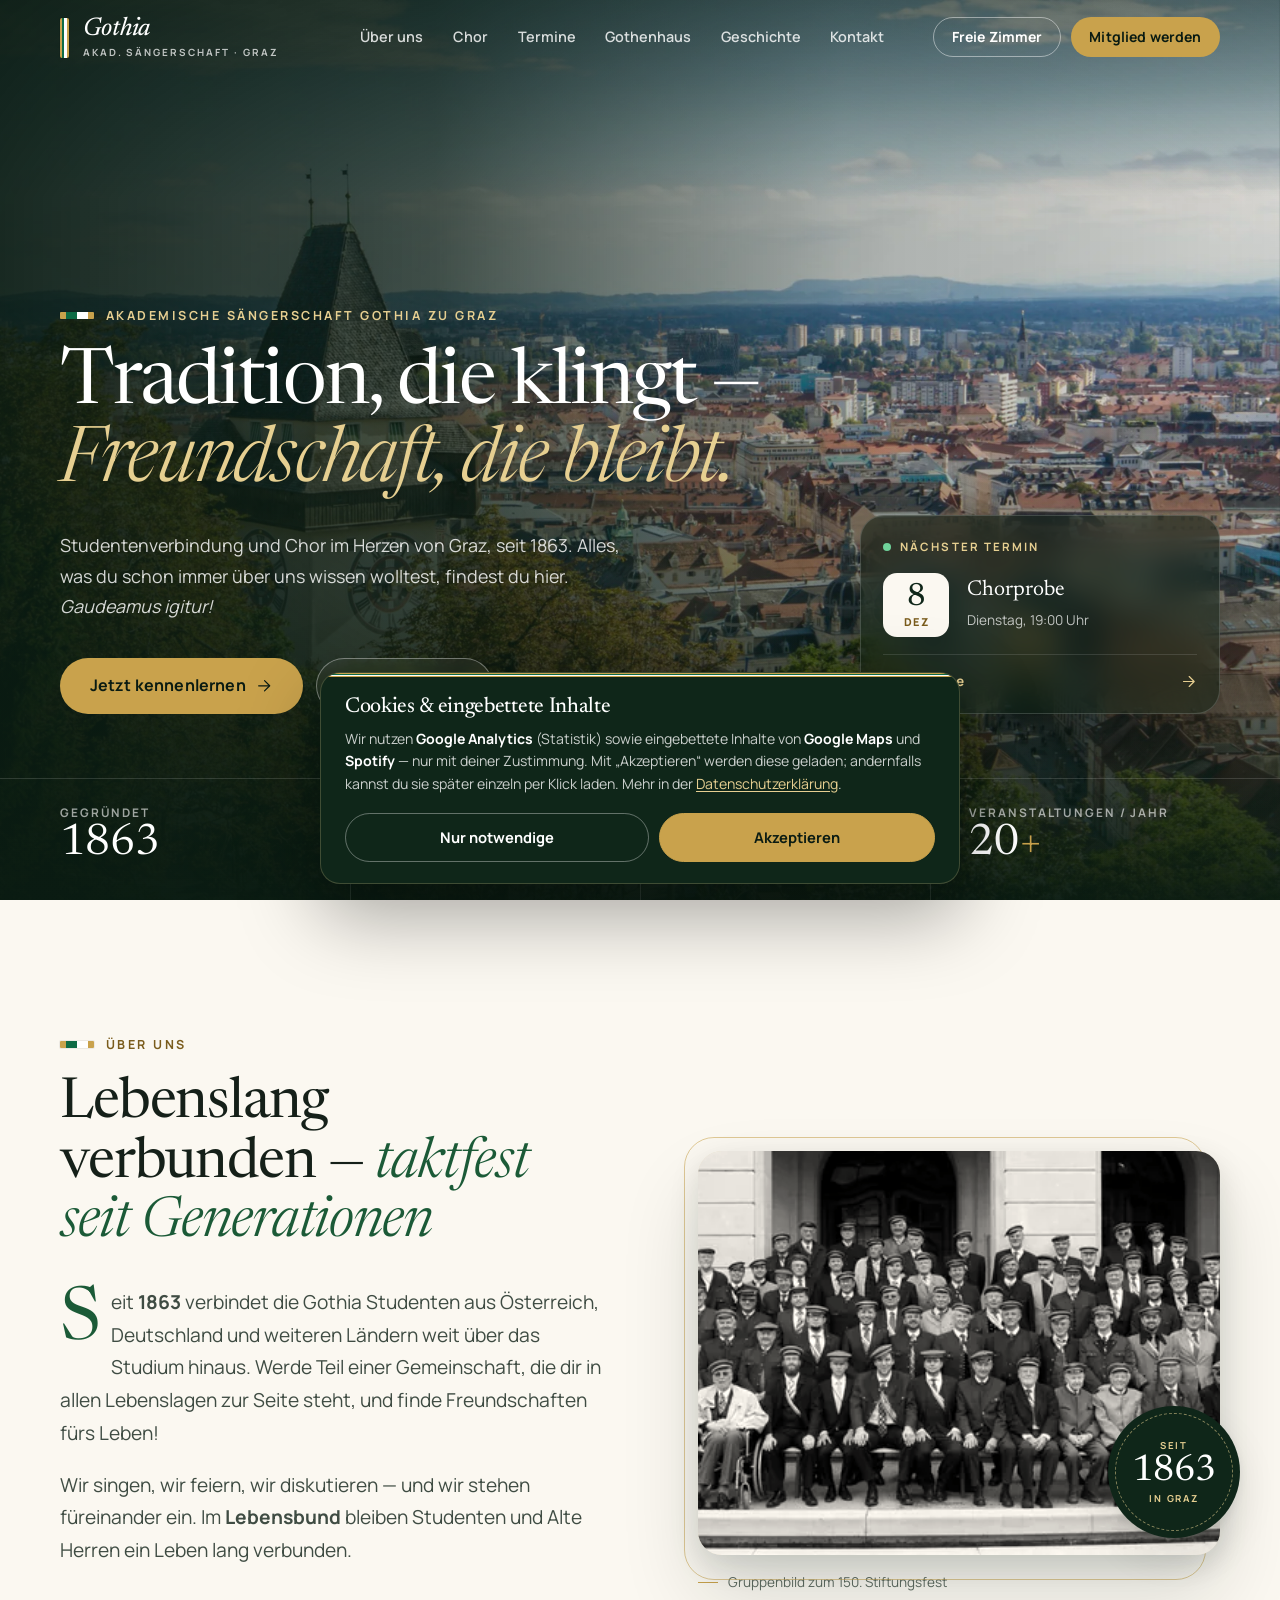
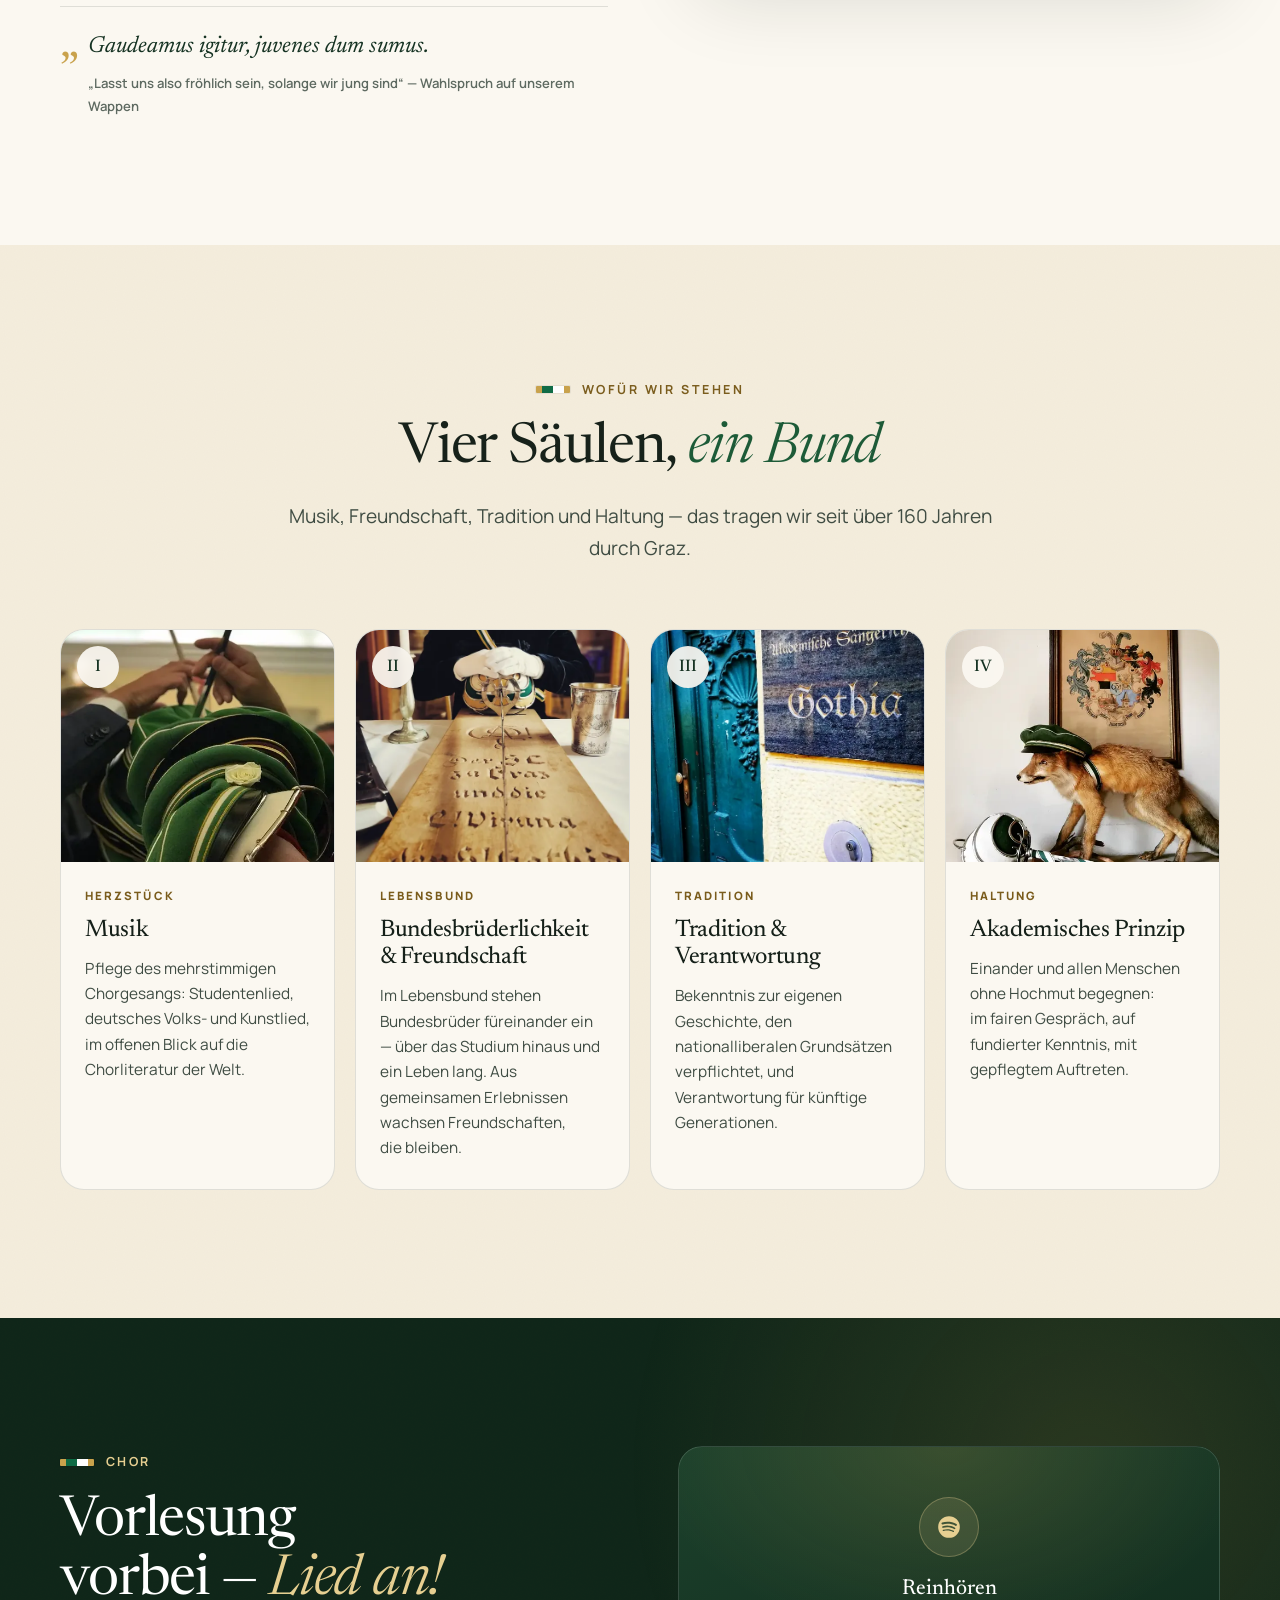
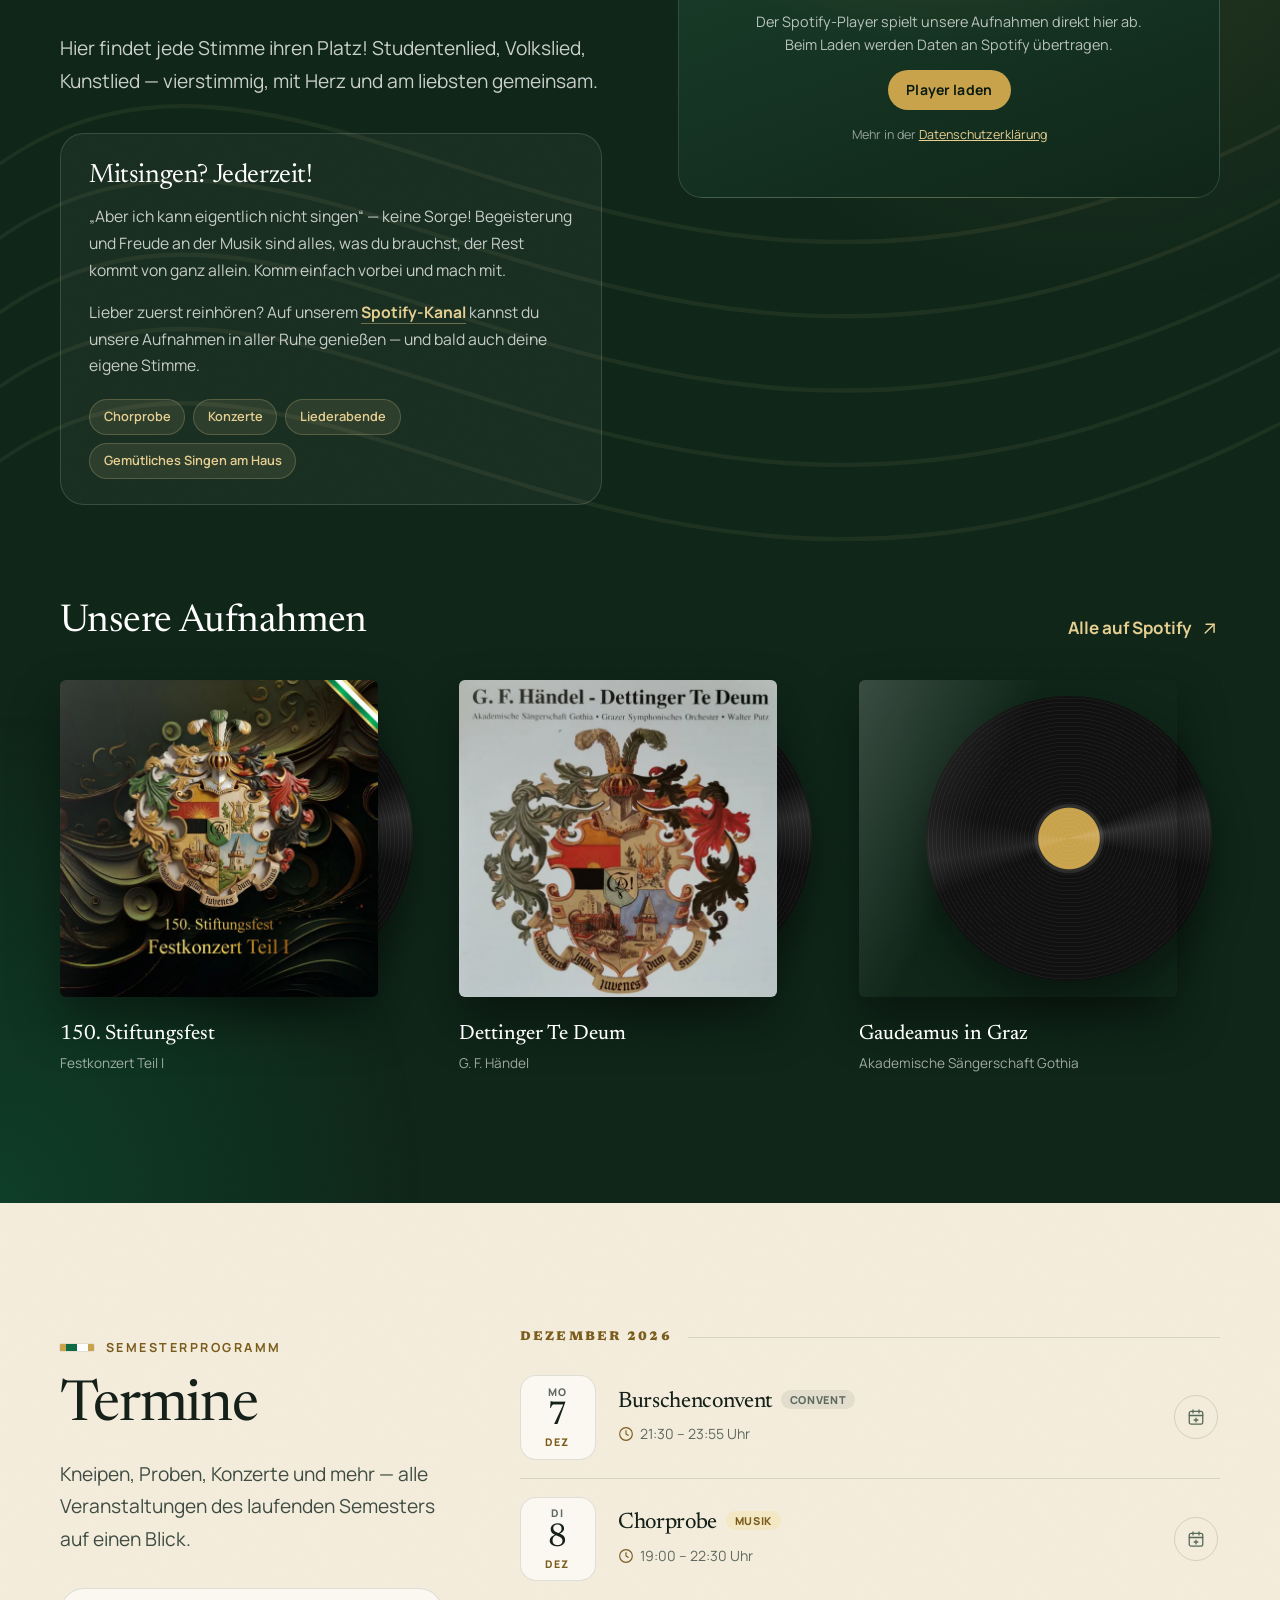
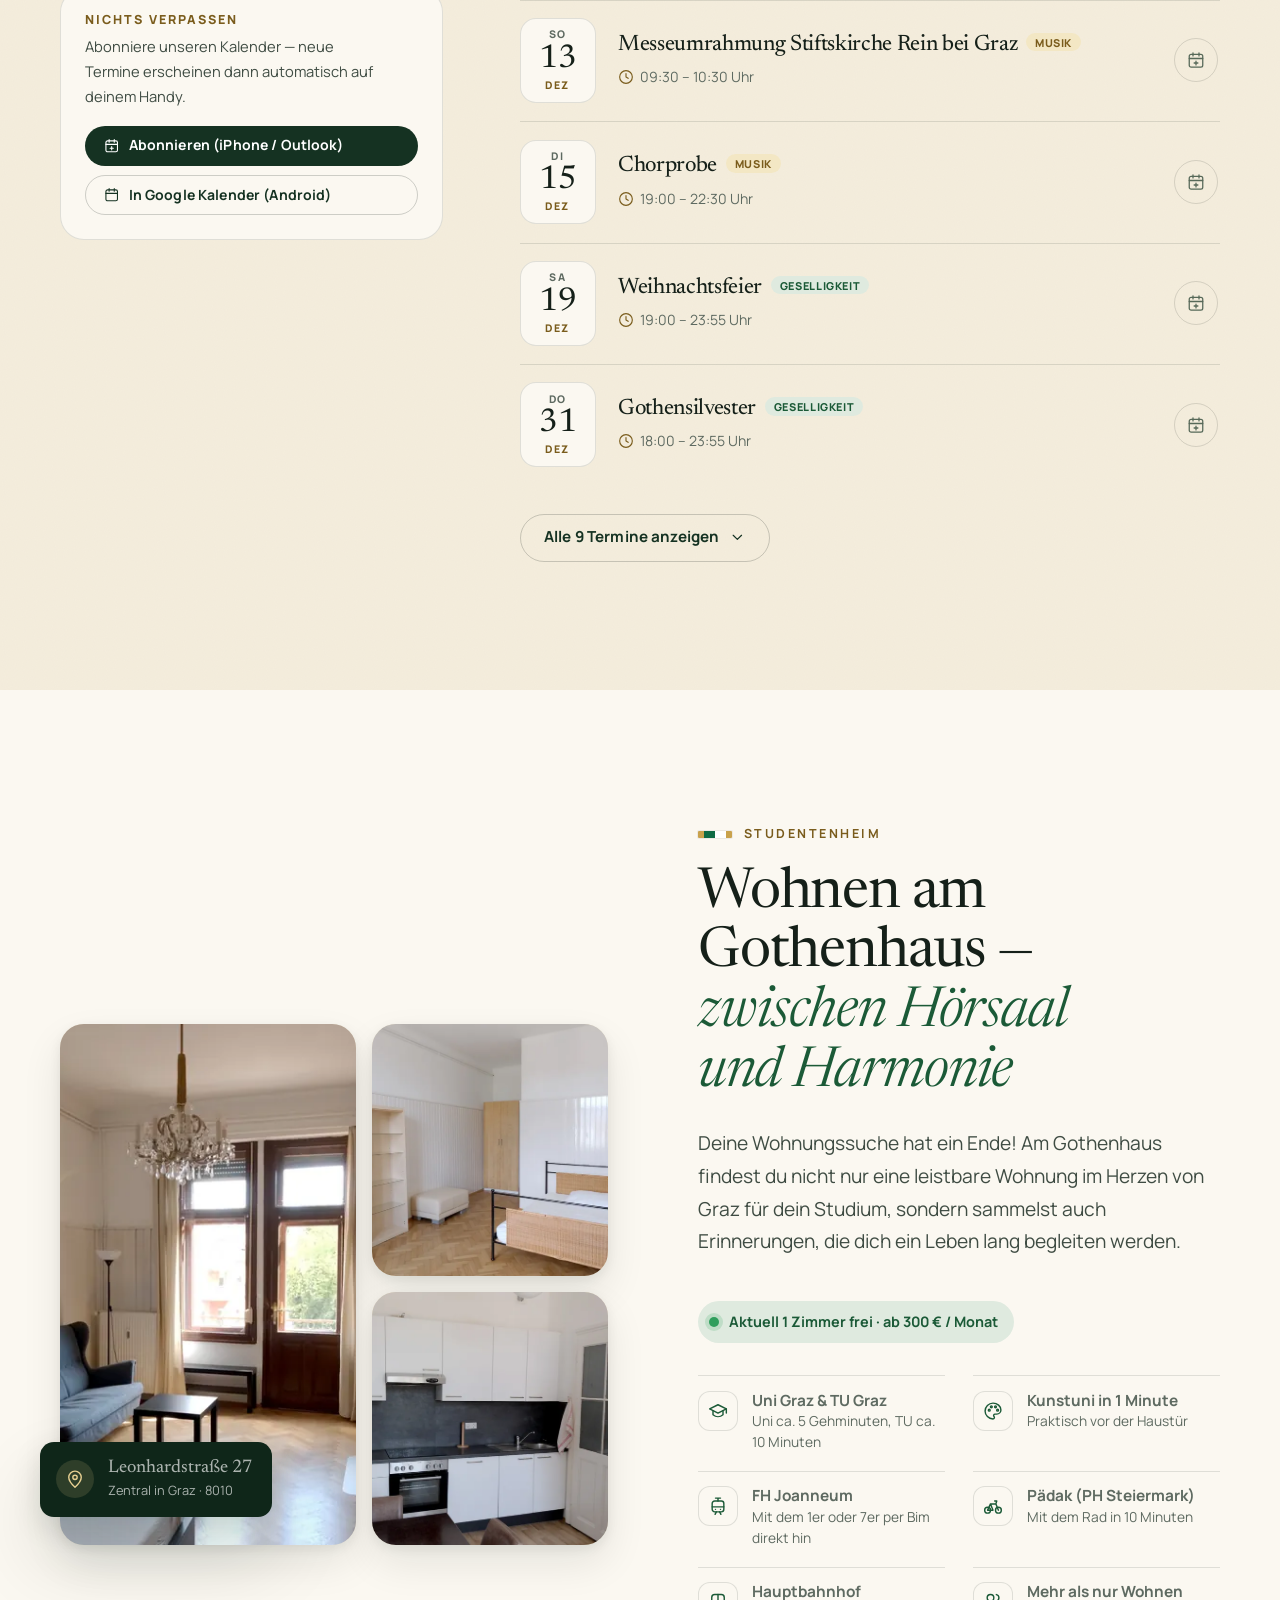
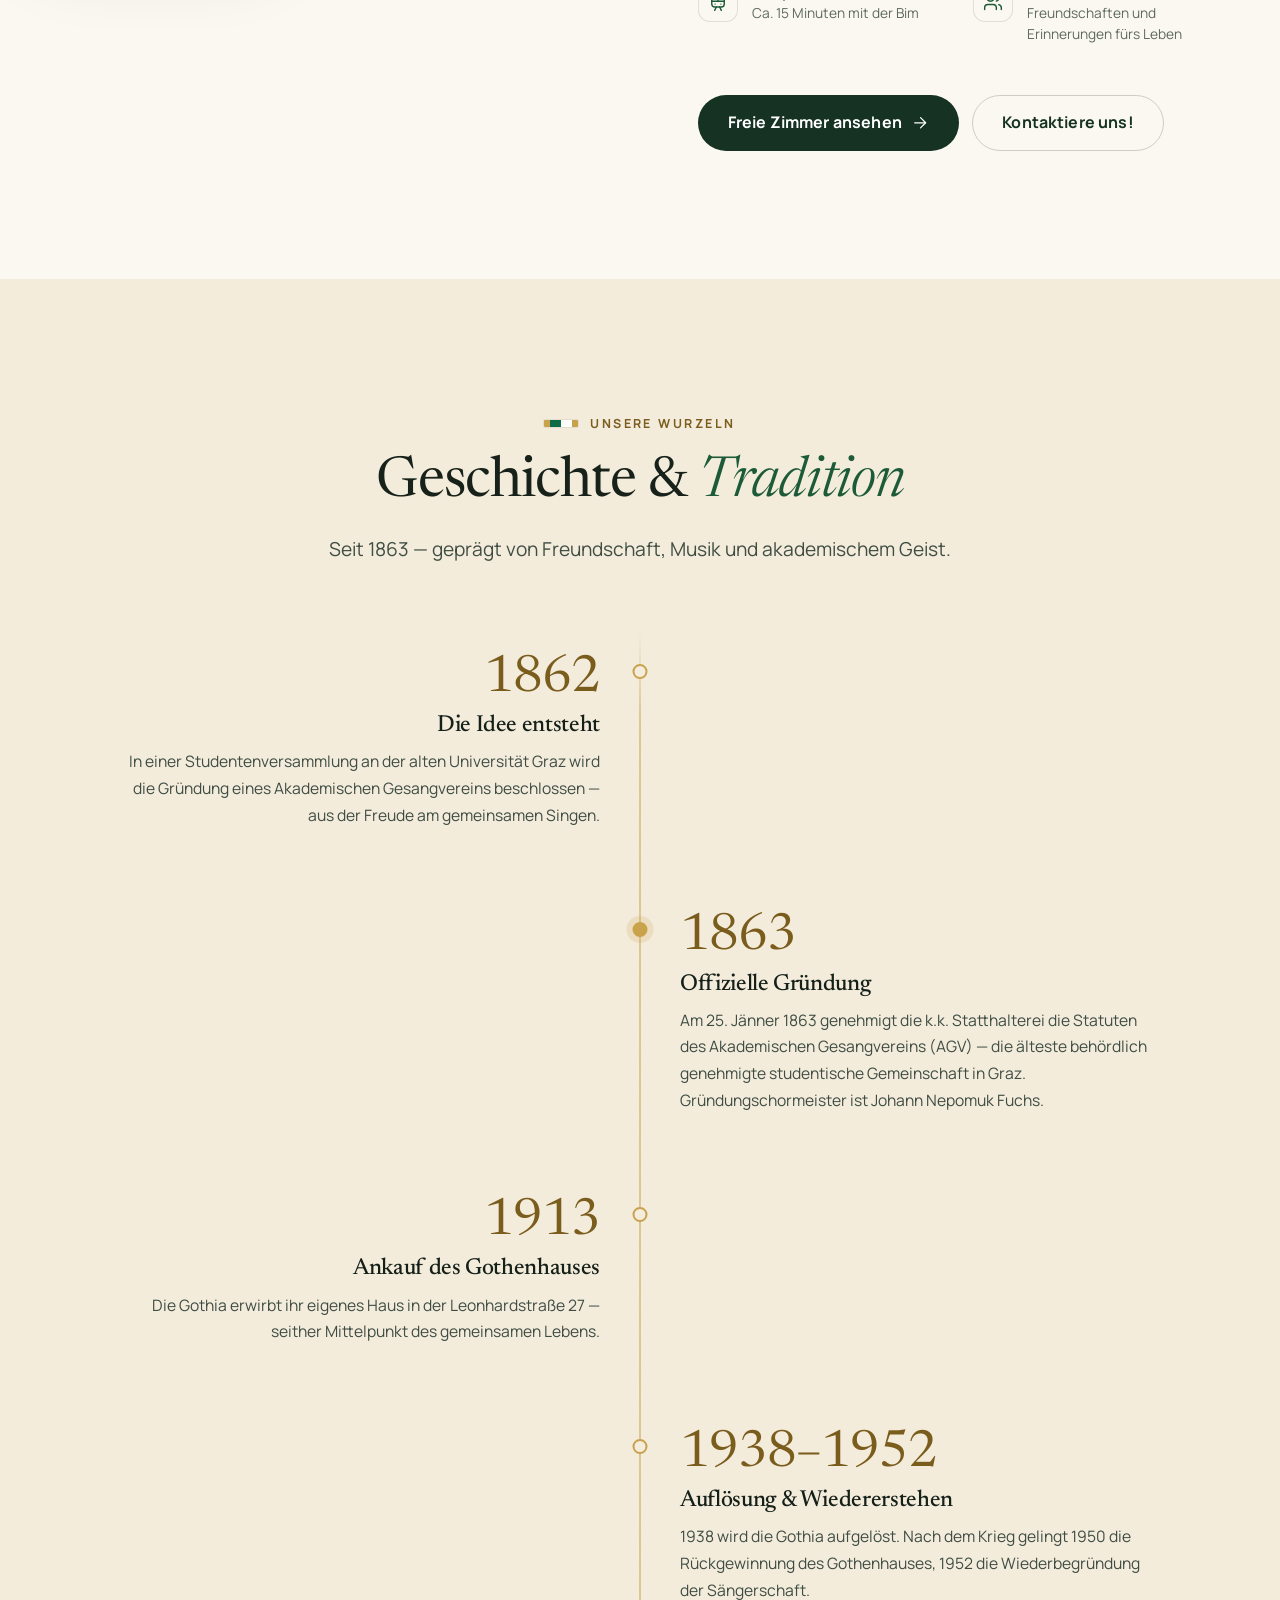
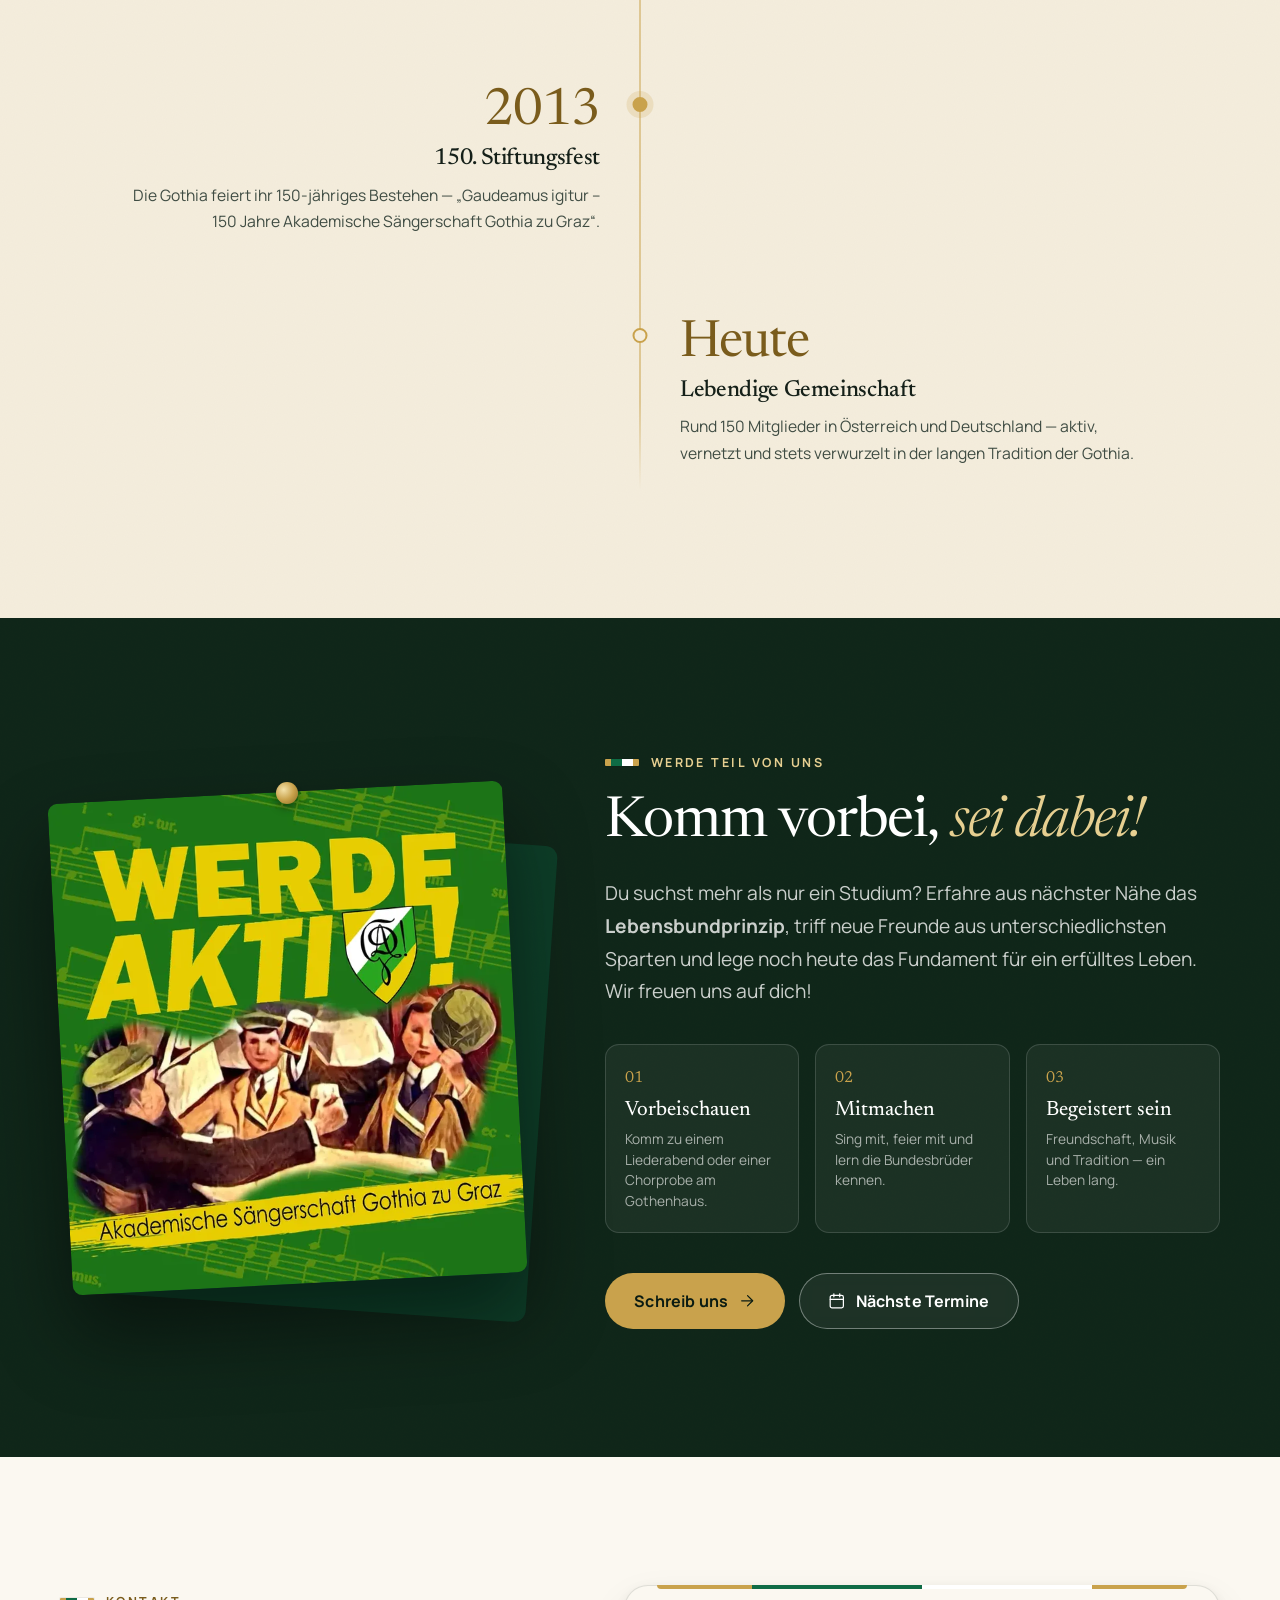
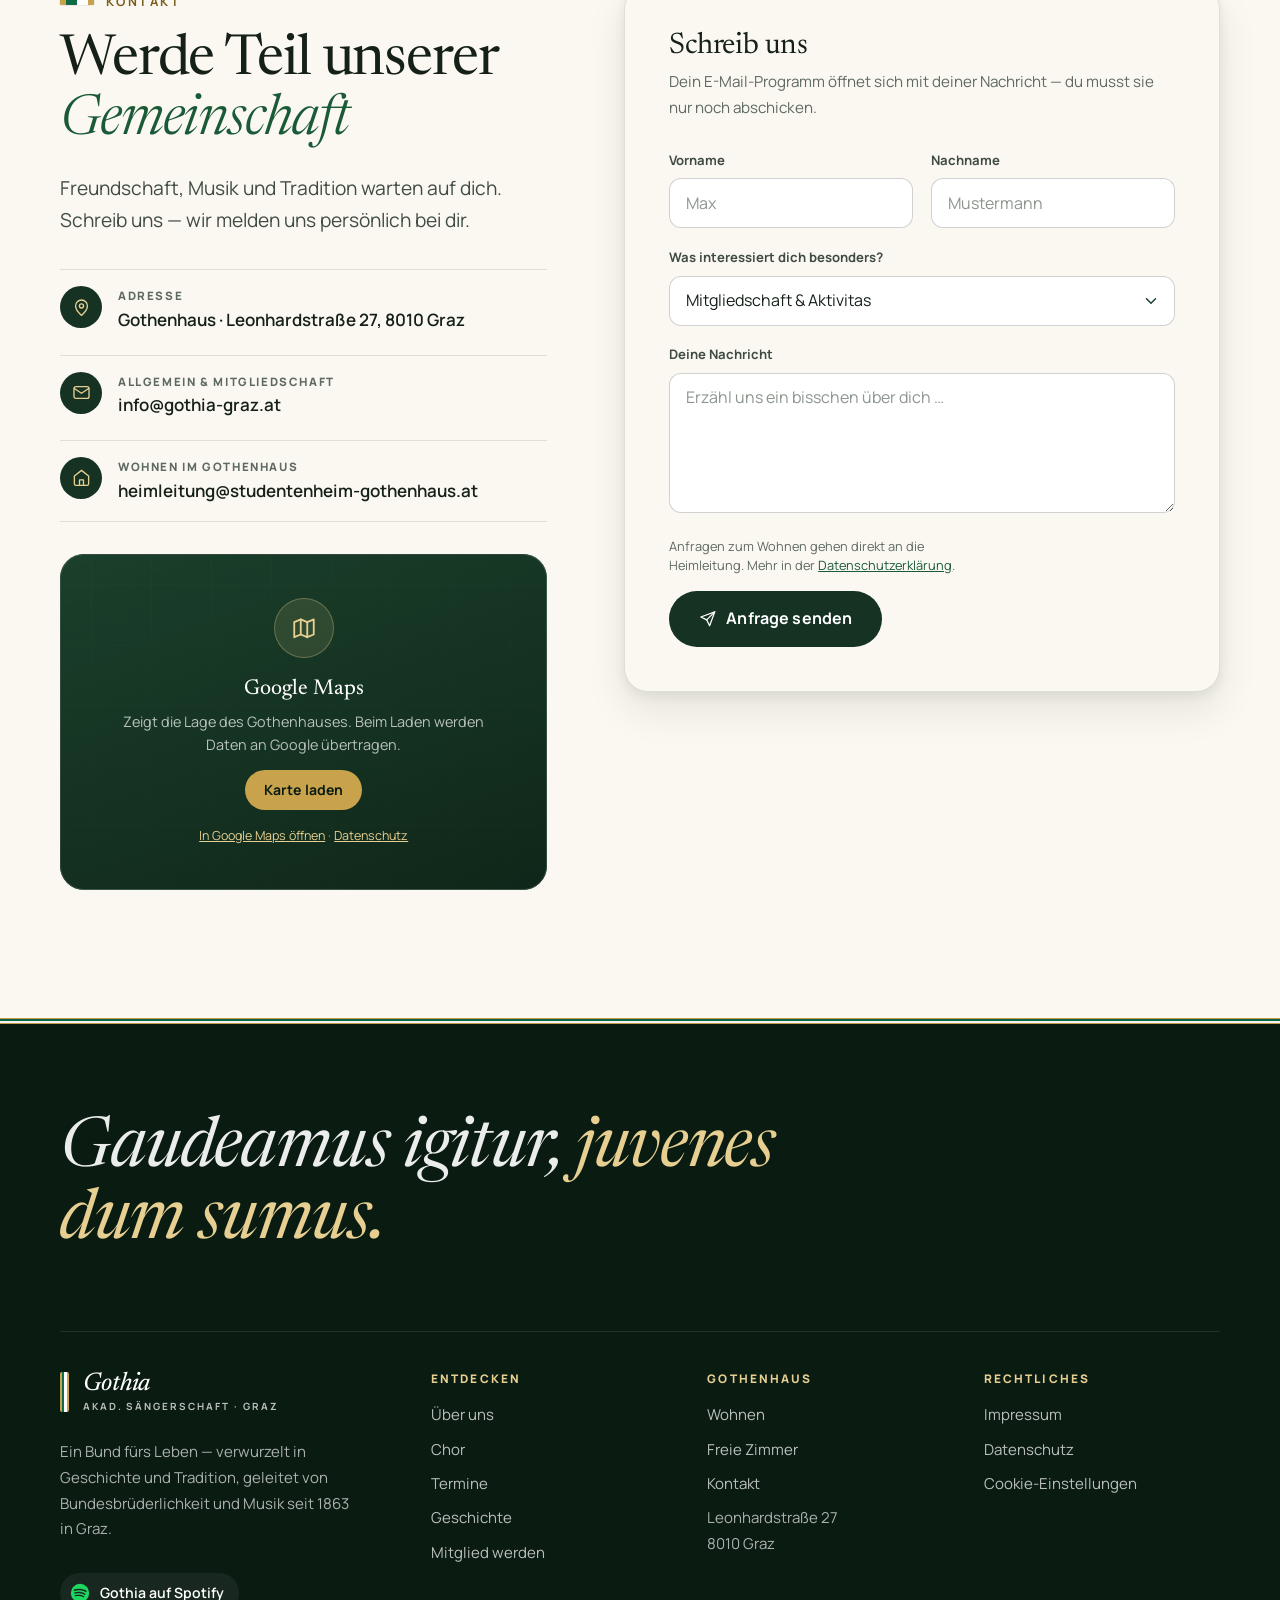
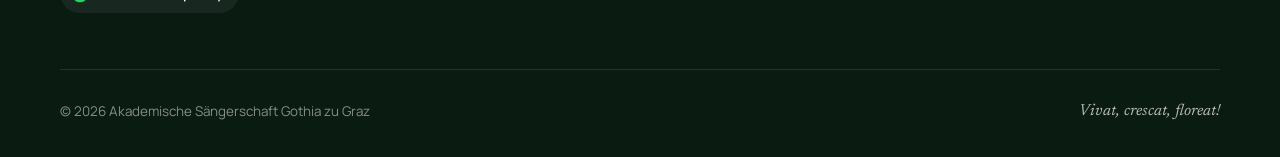
==== commit d3c1de25: "Unterseiten, Kalender-Proxy, 404, Tests und Server-Einstellungen - zimmer.html: Zimmerübersicht mit " ====
--- a/index.html
+++ b/index.html
@@ -50,8 +50,8 @@
     <link rel="preload" href="assets/fonts/newsreader-latin.woff2" as="font" type="font/woff2" crossorigin>
     <link rel="preload" href="assets/fonts/manrope-latin.woff2" as="font" type="font/woff2" crossorigin>
     <link rel="preload" as="image" href="assets/img/graz-uhrturm-1600.webp" imagesrcset="assets/img/graz-uhrturm-960.webp 960w, assets/img/graz-uhrturm-1600.webp 1600w, assets/img/graz-uhrturm-2400.webp 2400w" imagesizes="100vw" fetchpriority="high">
-    <link rel="stylesheet" href="assets/css/site.css">
-    <script src="consent.js" defer></script>
+    <link rel="stylesheet" href="assets/css/site.css?v=20261101">
+    <script src="consent.js?v=20261101" defer></script>
 </head>
 <body data-header="overlay">
 
@@ -861,7 +861,7 @@
 <button class="to-top" id="toTop" type="button" aria-label="Nach oben"><svg class="icon"><use href="#i-arrow-up"/></svg></button>
 <div class="toast" id="toast" role="status" aria-live="polite"><svg class="icon"><use href="#i-mail"/></svg><span>E-Mail-Programm geöffnet — bitte nur noch abschicken.</span></div>
 
-<script src="assets/js/site.js" defer></script>
-<script src="assets/js/termine.js" defer></script>
+<script src="assets/js/site.js?v=20261101" defer></script>
+<script src="assets/js/termine.js?v=20261101" defer></script>
 </body>
 </html>
--- a/assets/css/site.css
+++ b/assets/css/site.css
@@ -224,6 +224,10 @@
 .nav-actions { display: flex; align-items: center; gap: .6rem; }
 .site-header.is-over-hero .btn--ghost { --btn-fg: #fff; --btn-bd: rgba(255, 255, 255, .45); }
 .site-header.is-over-hero .btn--ghost:hover { --btn-bg: rgba(255, 255, 255, .12); --btn-bd: #fff; }
+.nav-actions .btn[aria-current="page"] { --btn-bd: var(--gold); }
+.site-header.is-over-hero .nav-actions .btn[aria-current="page"] { --btn-bd: var(--gold-light); }
+.mobile-nav .btn[aria-current="page"] { --btn-bd: var(--gold-light); }
+.footer-col a[aria-current="page"] { color: #fff; }
 
 .menu-toggle {
   display: none; position: relative; width: 46px; height: 46px; border: 1.5px solid currentColor; border-radius: 50%;
@@ -561,11 +565,11 @@
   .termine-aside { position: static; }
 }
 @media (max-width: 560px) {
-  .event { grid-template-columns: 62px minmax(0, 1fr); gap: 1rem; padding-right: .5rem; }
+  .event { grid-template-columns: 62px minmax(0, 1fr) auto; gap: 1rem; padding-right: .5rem; align-items: start; }
   .event-date { width: 62px; }
   .event-date .d { font-size: 1.7rem; }
   .event-title { font-size: 1.2rem; }
-  .event-add { display: none; }
+  .event-add { width: 38px; height: 38px; margin-top: .2rem; }
   .skeleton { grid-template-columns: 62px 1fr; }
 }
 
@@ -697,7 +701,7 @@
 .footer-col a, .footer-col button { color: rgba(255, 255, 255, .72); text-decoration: none; background: none; border: 0; padding: 0; text-align: left; transition: color .2s; }
 .footer-col a:hover, .footer-col button:hover { color: #fff; }
 .footer-col address { font-style: normal; line-height: 1.7; }
-.footer-social { display: inline-flex; align-items: center; gap: .6rem; margin-top: 1rem; padding: .5rem .9rem .5rem .55rem; border-radius: var(--radius-pill); background: rgba(255, 255, 255, .06); color: #fff !important; font-weight: 600; font-size: .88rem; }
+.footer-social { display: inline-flex; align-items: center; gap: .6rem; text-decoration: none; margin-top: 1rem; padding: .5rem .9rem .5rem .55rem; border-radius: var(--radius-pill); background: rgba(255, 255, 255, .06); color: #fff !important; font-weight: 600; font-size: .88rem; }
 .footer-social svg { width: 22px; height: 22px; color: #1ed760; }
 .footer-bottom { display: flex; justify-content: space-between; align-items: center; gap: 1rem 2rem; flex-wrap: wrap; margin-top: 3.5rem; padding-top: 1.75rem; border-top: 1px solid rgba(255, 255, 255, .1); font-size: .84rem; color: rgba(255, 255, 255, .5); }
 .footer-bottom p { margin: 0; }
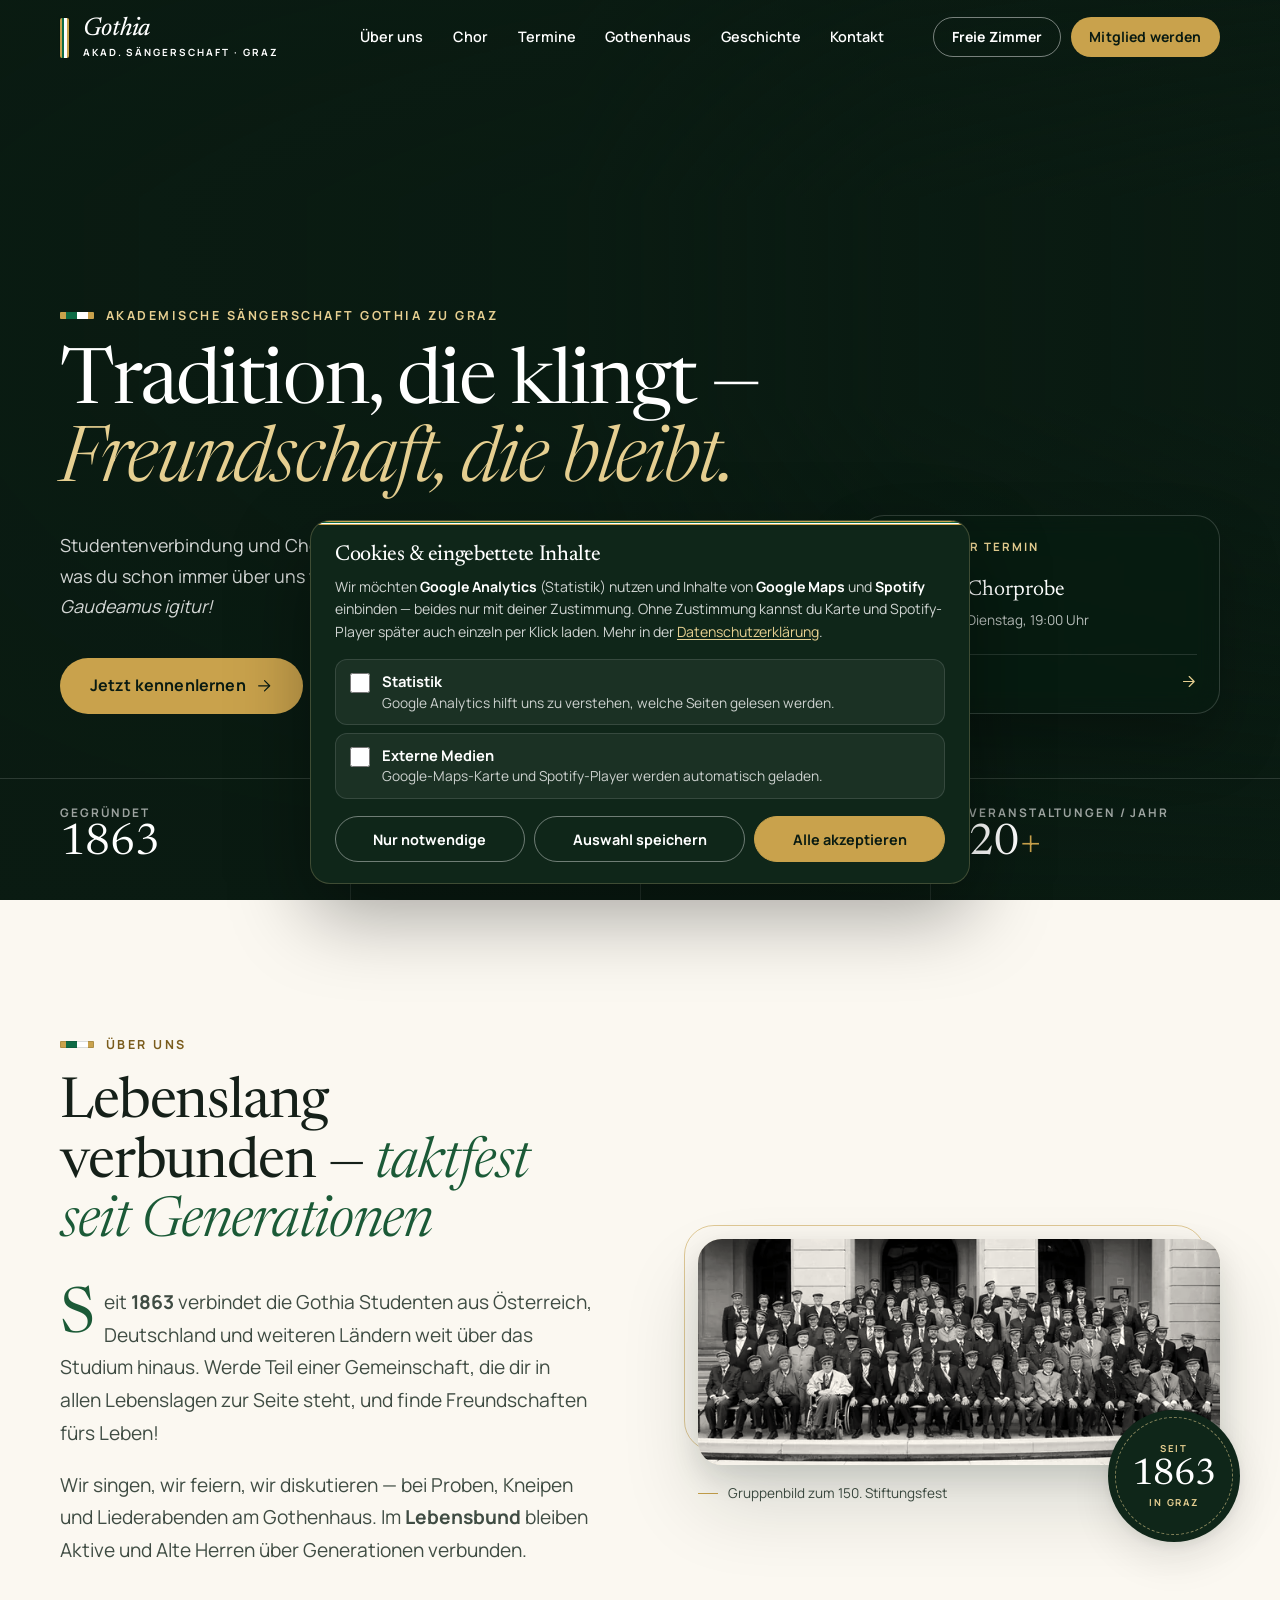
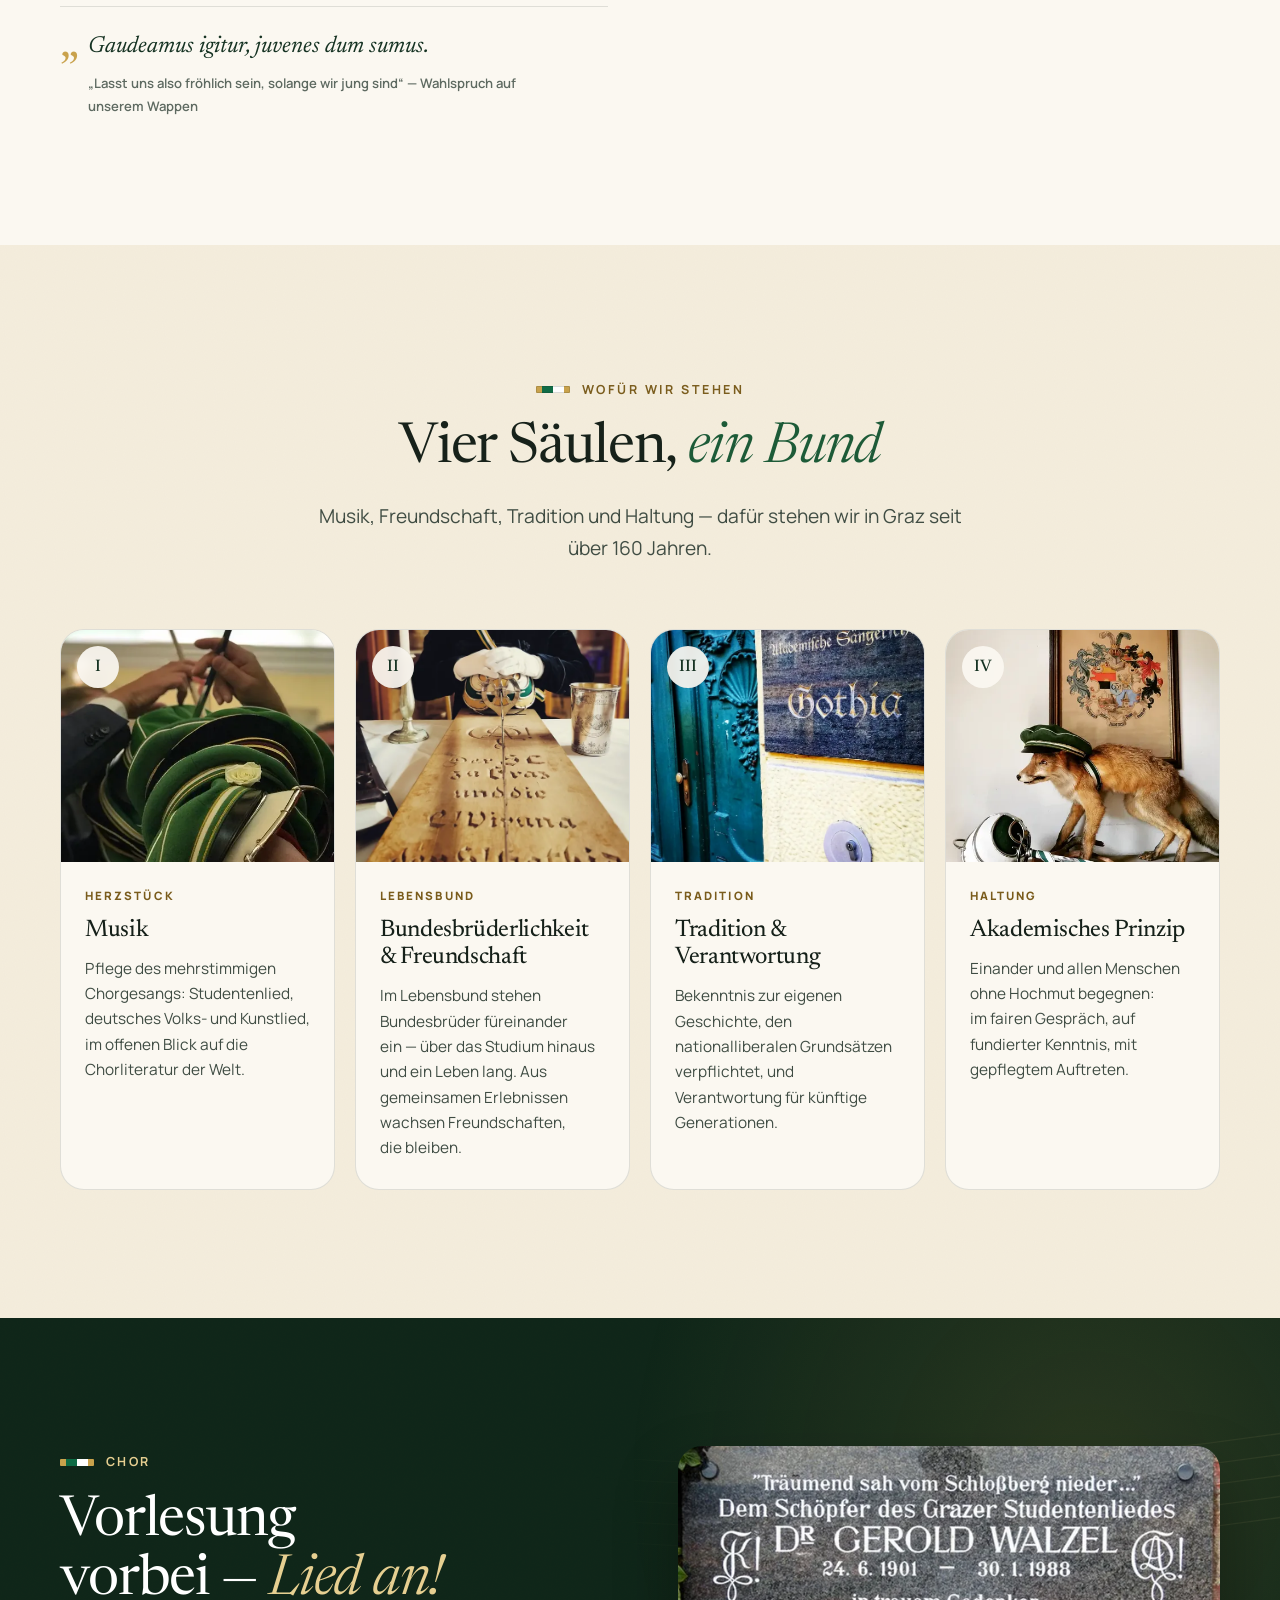
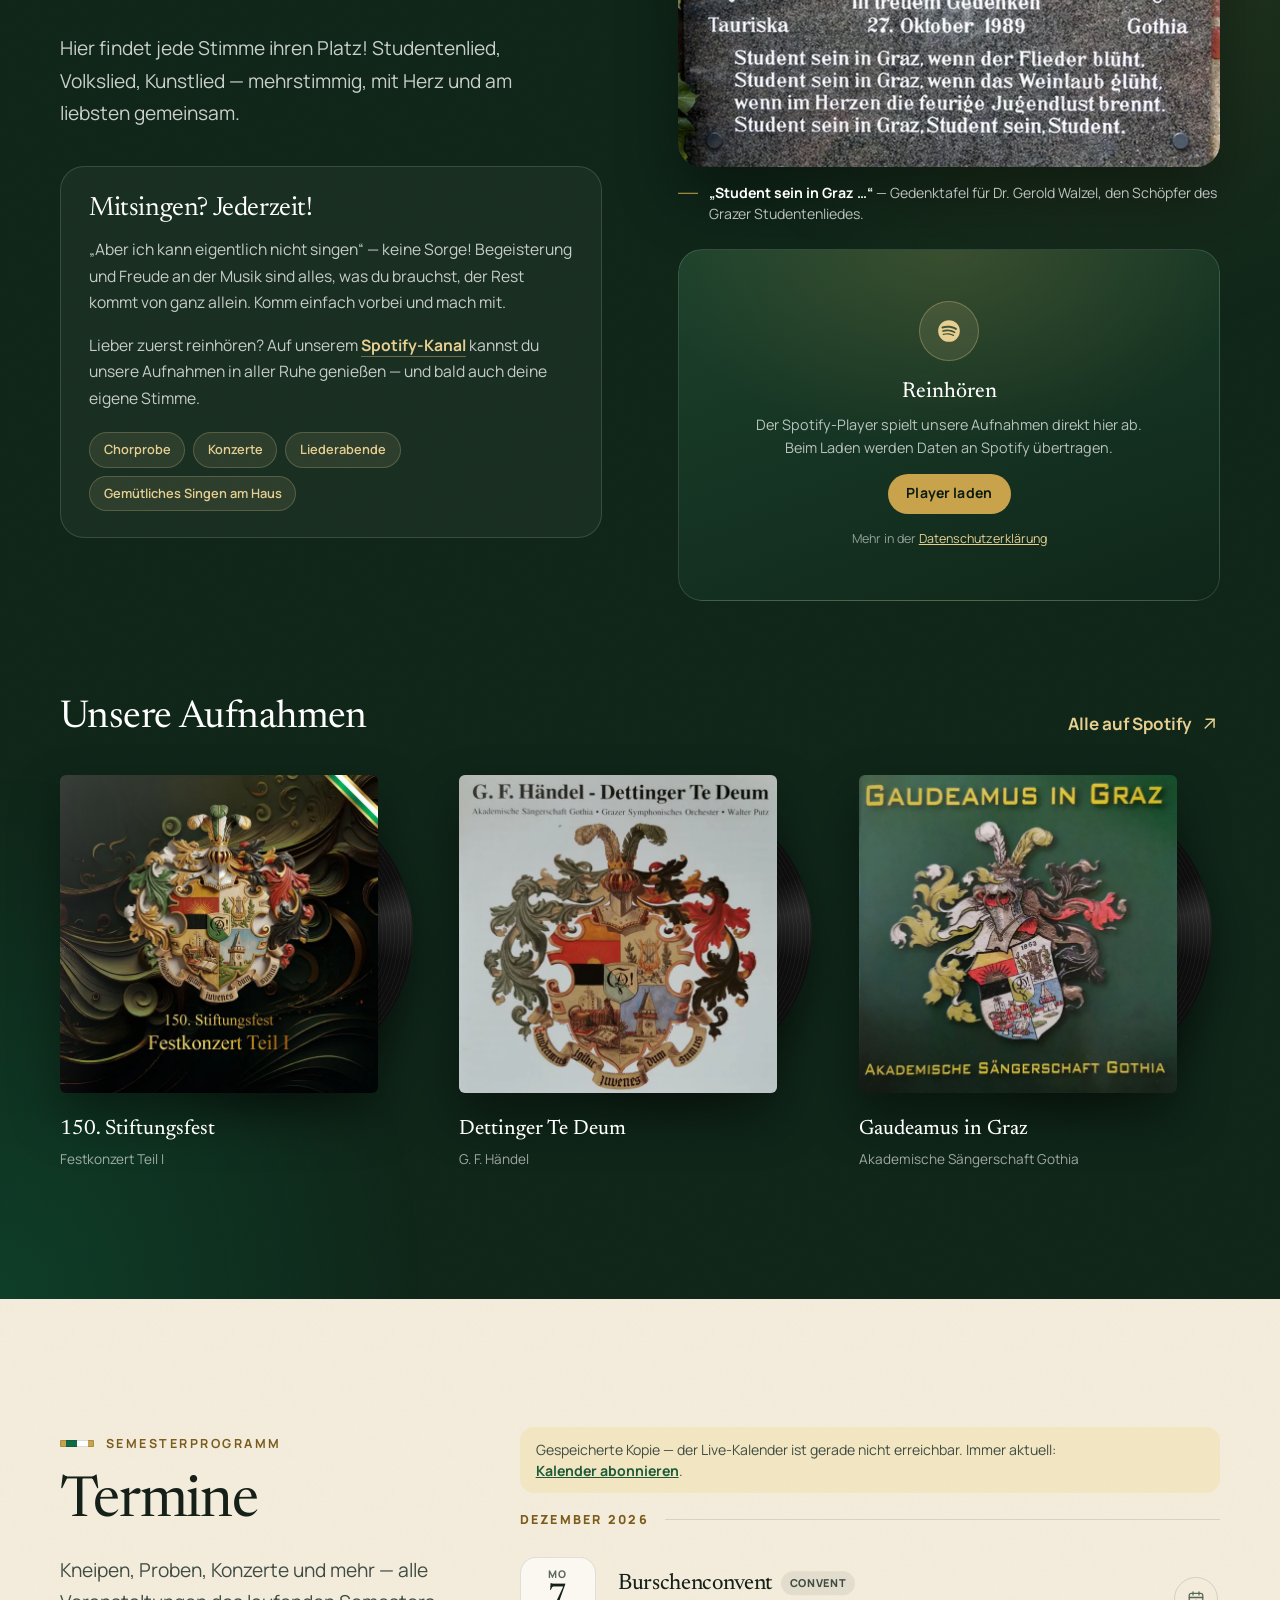
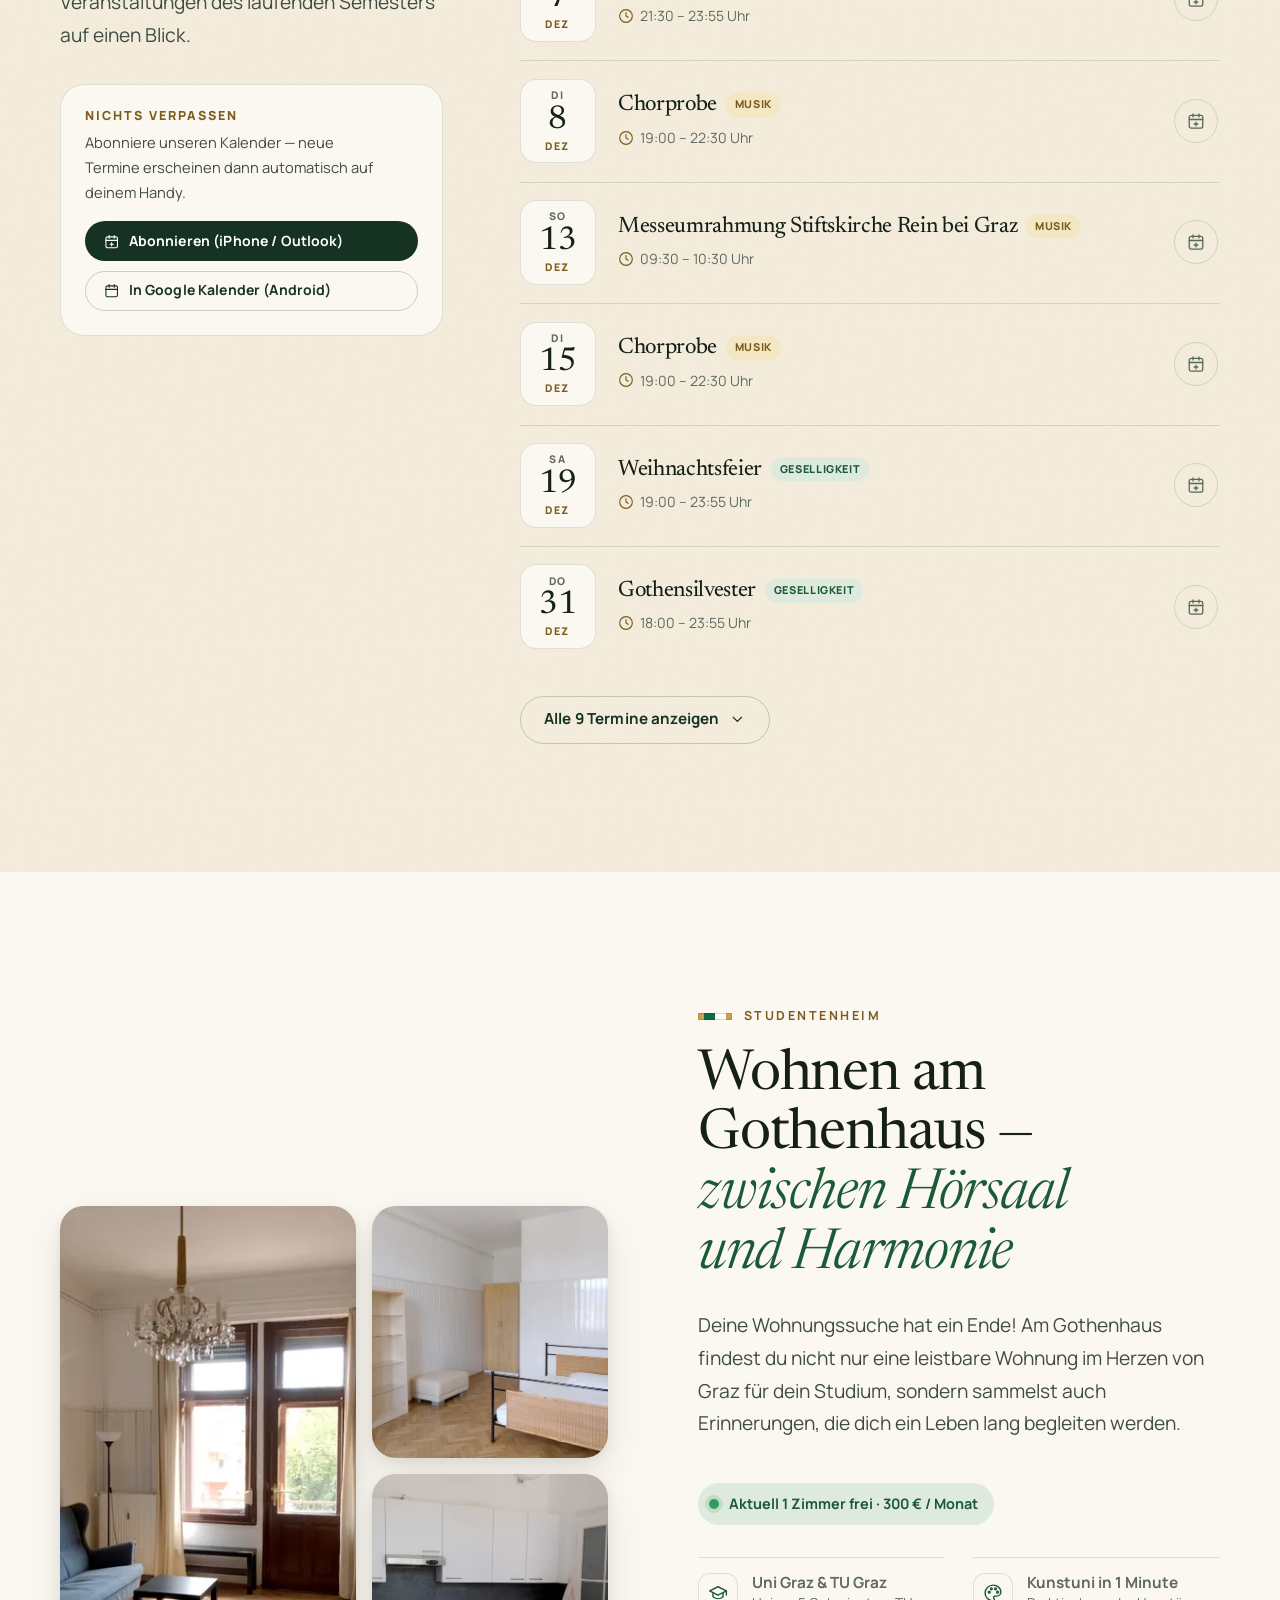
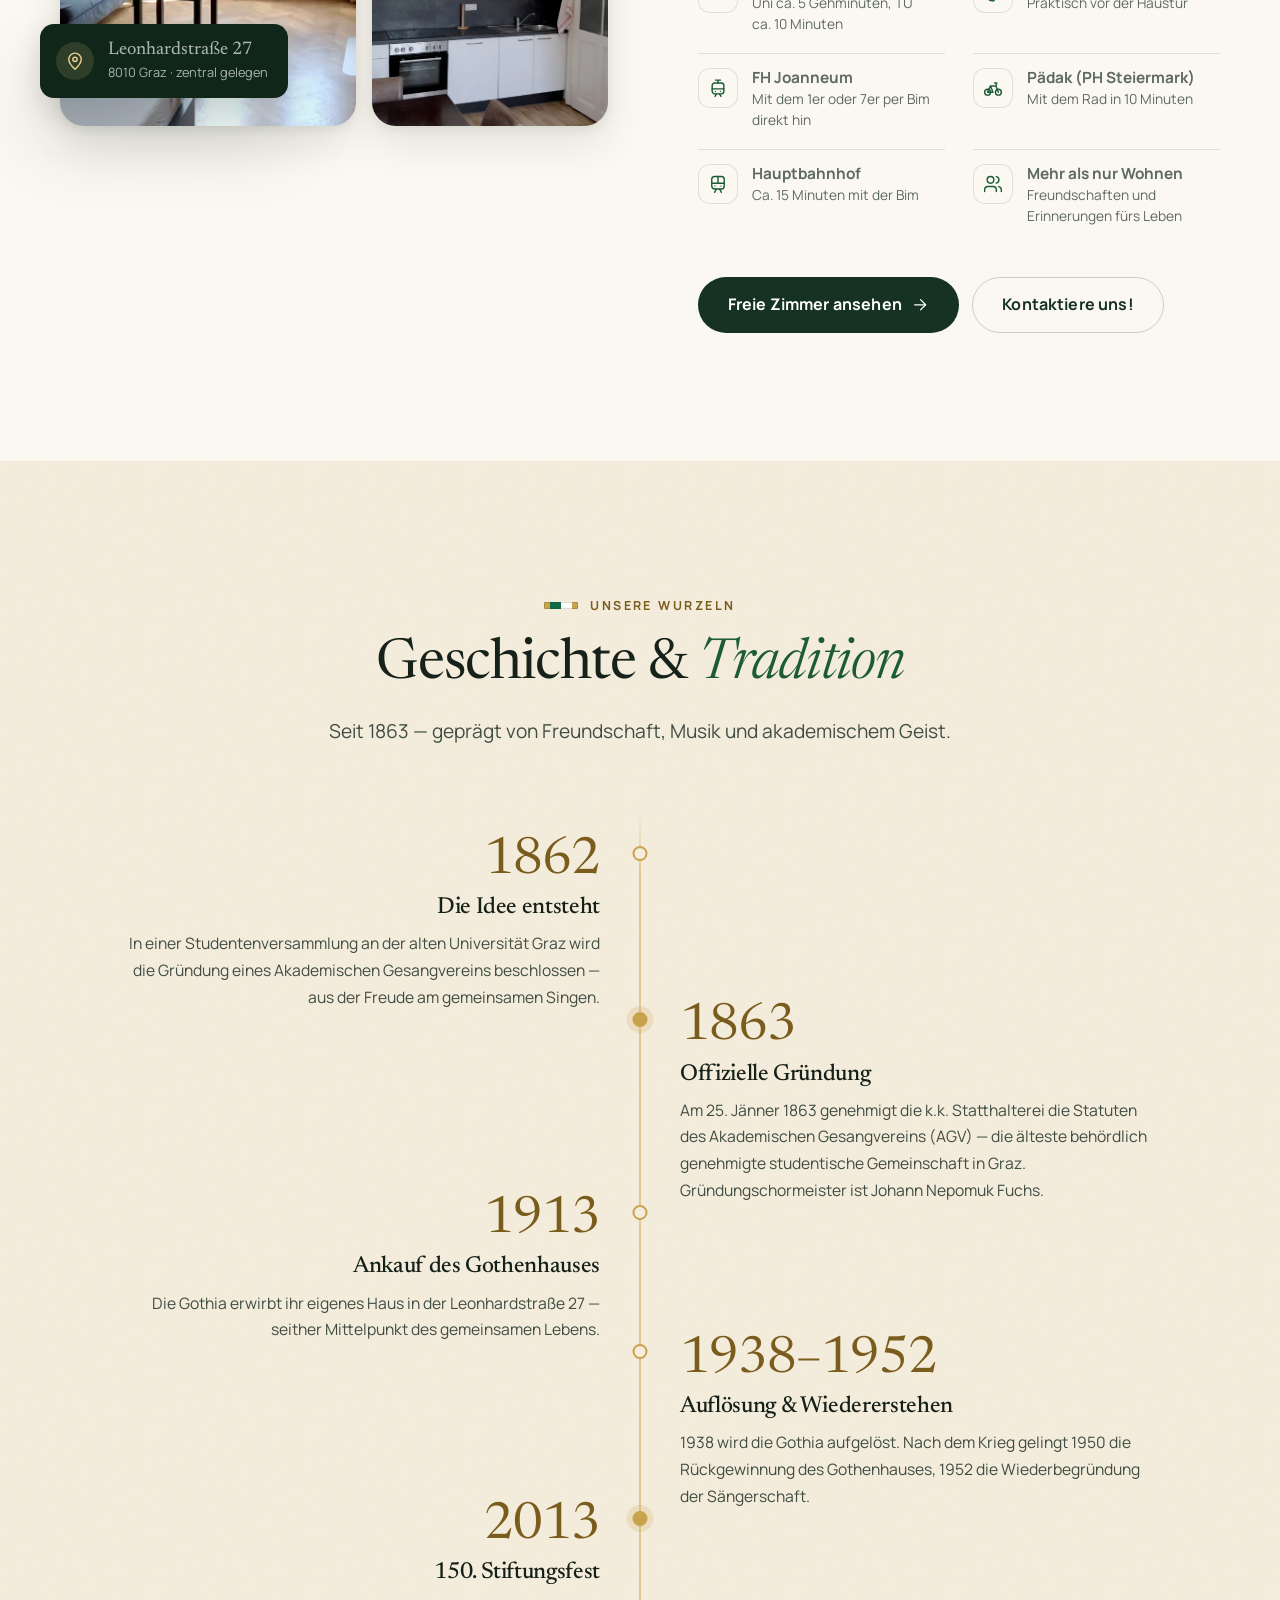
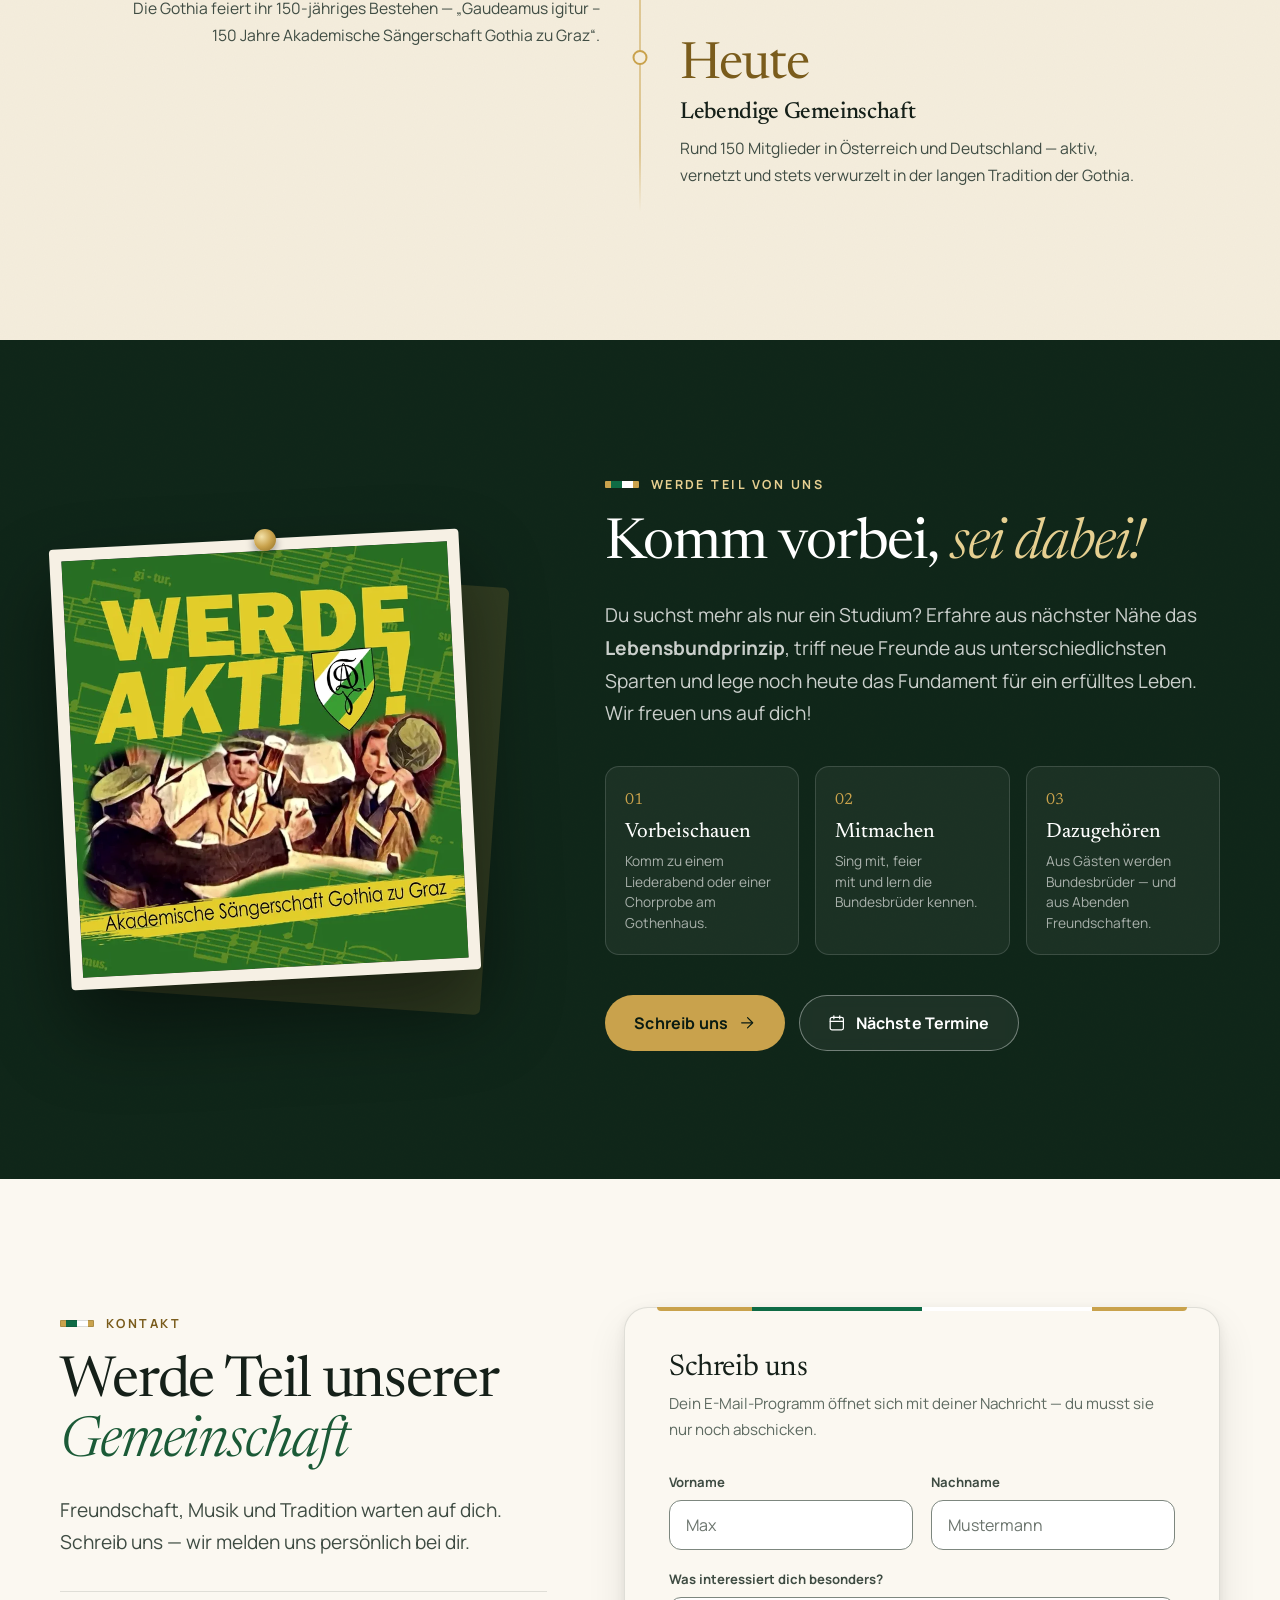
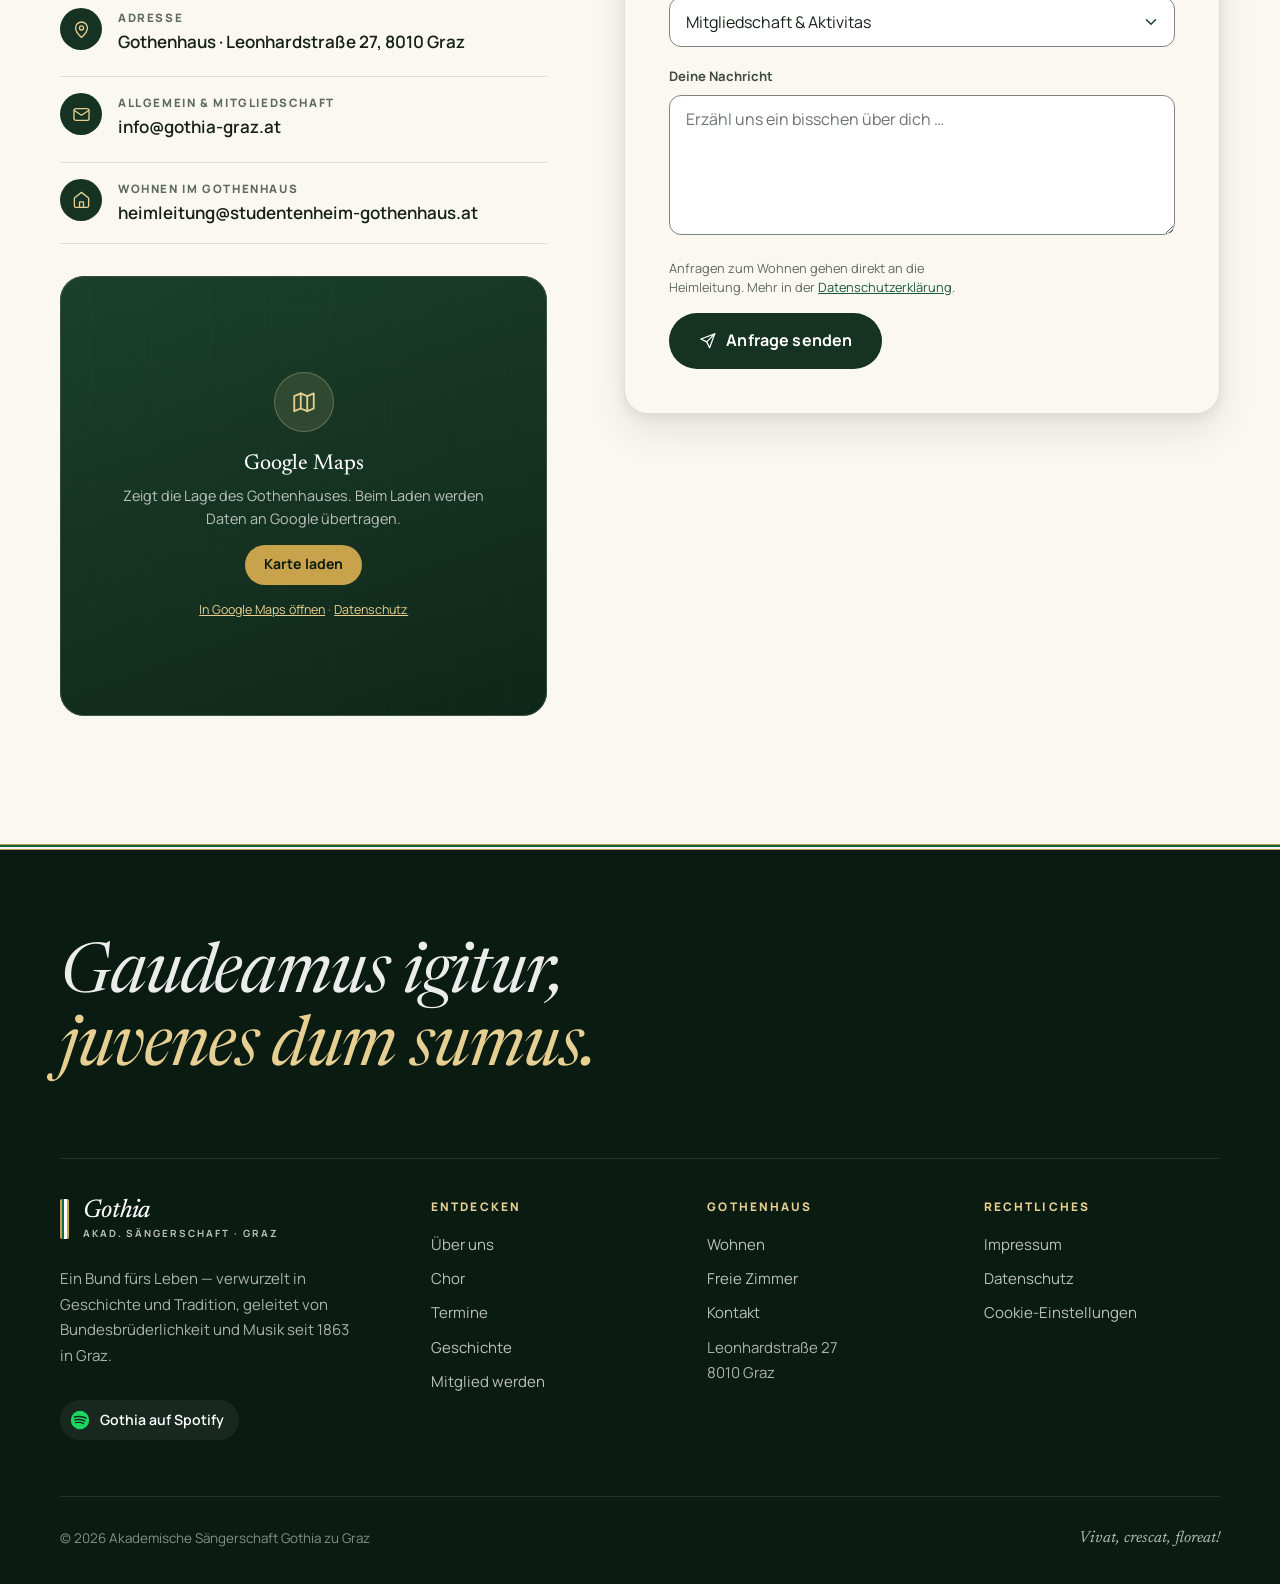
==== commit 9c90a721: "Review-Befunde umgesetzt: Mobil-Layout, Barrierefreiheit, Cookie-Hinweis, Texte - Kontakt-Bereich li" ====
--- a/index.html
+++ b/index.html
@@ -4,7 +4,7 @@
     <meta charset="utf-8">
     <meta name="viewport" content="width=device-width, initial-scale=1">
     <title>Akademische Sängerschaft Gothia zu Graz — Tradition, die klingt</title>
-    <meta name="description" content="Akademische Sängerschaft Gothia zu Graz — Studentenverbindung und Chor seit 1863. Freundschaft, Musik, Tradition und leistbares Wohnen im Gothenhaus mitten in Graz.">
+    <meta name="description" content="Akademische Sängerschaft Gothia zu Graz — Studentenverbindung und Chor seit 1863: Freundschaft, Musik, Tradition und leistbares Wohnen im Gothenhaus.">
     <meta name="theme-color" content="#0f2619">
     <link rel="canonical" href="https://www.gothia-graz.at/">
     <link rel="icon" href="favicon.ico" sizes="48x48">
@@ -49,9 +49,10 @@
     <script>document.documentElement.classList.add('js');</script>
     <link rel="preload" href="assets/fonts/newsreader-latin.woff2" as="font" type="font/woff2" crossorigin>
     <link rel="preload" href="assets/fonts/manrope-latin.woff2" as="font" type="font/woff2" crossorigin>
-    <link rel="preload" as="image" href="assets/img/graz-uhrturm-1600.webp" imagesrcset="assets/img/graz-uhrturm-960.webp 960w, assets/img/graz-uhrturm-1600.webp 1600w, assets/img/graz-uhrturm-2400.webp 2400w" imagesizes="100vw" fetchpriority="high">
-    <link rel="stylesheet" href="assets/css/site.css?v=20261101">
-    <script src="consent.js?v=20261101" defer></script>
+    <link rel="preload" as="image" media="(min-width: 721px)" href="assets/img/graz-uhrturm-1600.webp" imagesrcset="assets/img/graz-uhrturm-960.webp 960w, assets/img/graz-uhrturm-1600.webp 1600w, assets/img/graz-uhrturm-2400.webp 2400w" imagesizes="100vw" fetchpriority="high">
+    <link rel="preload" as="image" media="(max-width: 720px)" href="assets/img/graz-uhrturm-portrait-900.webp" imagesrcset="assets/img/graz-uhrturm-portrait-900.webp 900w, assets/img/graz-uhrturm-portrait-1260.webp 1260w" imagesizes="100vw" fetchpriority="high">
+    <link rel="stylesheet" href="assets/css/site.css?v=20261102">
+    <script src="consent.js?v=20261102" defer></script>
 </head>
 <body data-header="overlay">
 
@@ -93,13 +94,13 @@
 <!-- ═════════ Kopfzeile ═════════ -->
 <header class="site-header is-over-hero" id="siteHeader">
     <div class="container header-inner">
-        <a href="#top" class="brand" aria-label="Sängerschaft Gothia — zur Startseite">
+        <a href="#top" class="brand">
             <span class="brand-band" aria-hidden="true"></span>
             <span class="brand-text">
                 <span class="brand-name">Gothia</span>
                 <span class="brand-sub">Akad. Sängerschaft · Graz</span>
             </span>
-        </a>
+        <span class="sr-only"> – zur Startseite</span></a>
         <nav class="nav" aria-label="Hauptnavigation">
             <ul class="nav-links">
                 <li><a href="#ueber-uns">Über uns</a></li>
@@ -120,30 +121,33 @@
     </div>
 </header>
 
-<div class="mobile-nav" id="mobileNav" aria-label="Mobile Navigation" role="dialog" aria-modal="true">
+<nav class="mobile-nav" id="mobileNav" aria-label="Menü">
     <ul>
-        <li><a href="#ueber-uns"><small>01</small>Über uns</a></li>
-        <li><a href="#chor"><small>02</small>Chor</a></li>
-        <li><a href="#termine"><small>03</small>Termine</a></li>
-        <li><a href="#gothenhaus"><small>04</small>Gothenhaus</a></li>
-        <li><a href="#geschichte"><small>05</small>Geschichte</a></li>
-        <li><a href="#kontakt"><small>06</small>Kontakt</a></li>
+        <li><a href="#ueber-uns"><small aria-hidden="true">01</small>Über uns</a></li>
+        <li><a href="#chor"><small aria-hidden="true">02</small>Chor</a></li>
+        <li><a href="#termine"><small aria-hidden="true">03</small>Termine</a></li>
+        <li><a href="#gothenhaus"><small aria-hidden="true">04</small>Gothenhaus</a></li>
+        <li><a href="#geschichte"><small aria-hidden="true">05</small>Geschichte</a></li>
+        <li><a href="#kontakt"><small aria-hidden="true">06</small>Kontakt</a></li>
     </ul>
     <div class="btn-row">
         <a href="#mitmachen" class="btn btn--gold">Mitglied werden</a>
         <a href="zimmer.html" class="btn btn--ghost-light">Freie Zimmer</a>
     </div>
     <div class="mobile-nav-foot">Leonhardstraße 27, 8010 Graz · <a href="mailto:info@gothia-graz.at">info@gothia-graz.at</a></div>
-</div>
+</nav>
 
 <main id="inhalt">
 
 <!-- ═════════ Hero ═════════ -->
 <section class="hero" id="top" aria-labelledby="hero-title">
     <div class="hero-media">
-        <img src="assets/img/graz-uhrturm-1600.webp"
-             srcset="assets/img/graz-uhrturm-960.webp 960w, assets/img/graz-uhrturm-1600.webp 1600w, assets/img/graz-uhrturm-2400.webp 2400w"
-             sizes="100vw" width="2400" height="1612" alt="" fetchpriority="high" decoding="async">
+        <picture>
+            <source media="(max-width: 720px)" srcset="assets/img/graz-uhrturm-portrait-900.webp 900w, assets/img/graz-uhrturm-portrait-1260.webp 1260w" sizes="100vw" width="1260" height="2104">
+            <img src="assets/img/graz-uhrturm-1600.webp"
+                 srcset="assets/img/graz-uhrturm-960.webp 960w, assets/img/graz-uhrturm-1600.webp 1600w, assets/img/graz-uhrturm-2400.webp 2400w"
+                 sizes="100vw" width="2400" height="1612" alt="" fetchpriority="high" decoding="async">
+        </picture>
     </div>
     <div class="container hero-inner">
         <div class="hero-grid">
@@ -152,10 +156,10 @@
                 <h1 class="display" id="hero-title">Tradition, die klingt —<em>Freundschaft, die bleibt.</em></h1>
             </div>
             <div class="hero-copy">
-                <p class="hero-lead">Studentenverbindung und Chor im Herzen von Graz, seit 1863. Alles, was du schon immer über uns wissen wolltest, findest du hier. <em>Gaudeamus igitur!</em></p>
+                <p class="hero-lead">Studentenverbindung und Chor im Herzen von Graz, seit 1863. Alles, was du schon immer über uns wissen wolltest, findest du hier. <em lang="la">Gaudeamus igitur!</em></p>
                 <div class="btn-row">
-                    <a href="#mitmachen" class="btn btn--gold btn--lg">Jetzt kennenlernen <svg class="icon icon--arrow"><use href="#i-arrow-right"/></svg></a>
-                    <a href="#chor" class="btn btn--ghost-light btn--lg"><svg class="icon"><use href="#i-music"/></svg> Unser Chor</a>
+                    <a href="#mitmachen" class="btn btn--gold btn--lg">Jetzt kennenlernen <svg class="icon icon--arrow" aria-hidden="true" focusable="false"><use href="#i-arrow-right"/></svg></a>
+                    <a href="#chor" class="btn btn--ghost-light btn--lg"><svg class="icon" aria-hidden="true" focusable="false"><use href="#i-music"/></svg> Unser Chor</a>
                 </div>
             </div>
             <a class="next-event" id="nextEvent" href="#termine" hidden>
@@ -167,7 +171,7 @@
                         <span class="next-event-meta" data-ne="meta"></span>
                     </span>
                 </span>
-                <span class="next-event-foot">Alle Termine <svg class="icon"><use href="#i-arrow-right"/></svg></span>
+                <span class="next-event-foot">Alle Termine <svg class="icon" aria-hidden="true" focusable="false"><use href="#i-arrow-right"/></svg></span>
             </a>
         </div>
     </div>
@@ -188,18 +192,18 @@
     <div class="container intro-grid">
         <div class="intro-copy reveal">
             <p class="eyebrow">Über uns</p>
-            <h2 class="h2" id="ueber-title">Lebenslang verbunden — <em>taktfest seit Generationen</em></h2>
+            <h2 class="h2" id="ueber-title">Lebenslang verbunden&nbsp;— <em>taktfest seit Generationen</em></h2>
             <p class="lead dropcap" style="margin-top:2rem">Seit <strong>1863</strong> verbindet die Gothia Studenten aus Österreich, Deutschland und weiteren Ländern weit über das Studium hinaus. Werde Teil einer Gemeinschaft, die dir in allen Lebenslagen zur Seite steht, und finde Freundschaften fürs Leben!</p>
-            <p class="lead">Wir singen, wir feiern, wir diskutieren — und wir stehen füreinander ein. Im <strong>Lebensbund</strong> bleiben Studenten und Alte Herren ein Leben lang verbunden.</p>
+            <p class="lead">Wir singen, wir feiern, wir diskutieren&nbsp;— bei Proben, Kneipen und Liederabenden am Gothenhaus. Im <strong>Lebensbund</strong> bleiben Aktive und Alte Herren über Generationen verbunden.</p>
             <blockquote class="intro-quote">
-                <p>Gaudeamus igitur, juvenes dum sumus.</p>
-                <footer>„Lasst uns also fröhlich sein, solange wir jung sind“ — Wahlspruch auf unserem Wappen</footer>
+                <p lang="la">Gaudeamus igitur, juvenes dum sumus.</p>
+                <footer>„Lasst uns also fröhlich sein, solange wir jung sind“&nbsp;— Wahlspruch auf unserem Wappen</footer>
             </blockquote>
         </div>
         <div class="intro-photos reveal" style="--delay:.15s">
             <figure class="photo-frame photo-frame--main">
                 <div class="frame">
-                    <img src="assets/img/stiftungsfest-150-980.webp" srcset="assets/img/stiftungsfest-150-640.webp 640w, assets/img/stiftungsfest-150-980.webp 980w" sizes="(max-width: 900px) 92vw, 560px" width="980" height="423" alt="Gruppenbild der Gothia mit zahlreichen Bundesbrüdern in Couleur vor einem Gebäude" loading="lazy" decoding="async">
+                    <img src="assets/img/stiftungsfest-150-980.webp" srcset="assets/img/stiftungsfest-150-640.webp 640w, assets/img/stiftungsfest-150-980.webp 980w" sizes="(max-width: 900px) 92vw, 600px" width="980" height="423" alt="Gruppenbild der Gothia mit zahlreichen Bundesbrüdern in Couleur vor einem Gebäude" loading="lazy" decoding="async">
                 </div>
                 <figcaption>Gruppenbild zum 150. Stiftungsfest</figcaption>
             </figure>
@@ -216,12 +220,12 @@
         <div class="section-head text-center reveal">
             <p class="eyebrow eyebrow--center">Wofür wir stehen</p>
             <h2 class="h2" id="werte-title">Vier Säulen, <em>ein Bund</em></h2>
-            <p class="lead">Musik, Freundschaft, Tradition und Haltung — das tragen wir seit über 160 Jahren durch Graz.</p>
+            <p class="lead">Musik, Freundschaft, Tradition und Haltung&nbsp;— dafür stehen wir in Graz seit über 160&nbsp;Jahren.</p>
         </div>
         <div class="pillars">
             <article class="pillar reveal">
                 <div class="pillar-media">
-                    <img src="assets/img/landesvater-480.webp" srcset="assets/img/landesvater-480.webp 480w, assets/img/landesvater-768.webp 768w" sizes="(max-width: 600px) 40vw, (max-width: 1100px) 46vw, 290px" width="768" height="768" alt="Grüne Couleurmützen beim Landesvater" loading="lazy" decoding="async">
+                    <img src="assets/img/landesvater-480.webp" srcset="assets/img/landesvater-480.webp 480w, assets/img/landesvater-768.webp 768w" sizes="(max-width: 420px) calc(100vw - 2.5rem), (max-width: 600px) 40vw, (max-width: 1100px) 46vw, 290px" width="768" height="768" alt="Grüne Couleurmützen beim Landesvater" loading="lazy" decoding="async">
                     <span class="pillar-num" aria-hidden="true">I</span>
                 </div>
                 <div class="pillar-body">
@@ -232,18 +236,18 @@
             </article>
             <article class="pillar reveal" style="--delay:.08s">
                 <div class="pillar-media">
-                    <img src="assets/img/schlaeger-640.webp" srcset="assets/img/schlaeger-640.webp 640w, assets/img/schlaeger-1000.webp 1000w" sizes="(max-width: 600px) 40vw, (max-width: 1100px) 46vw, 290px" width="1000" height="1000" alt="Schläger auf einer Tafel mit der Inschrift der Gothia" loading="lazy" decoding="async">
+                    <img src="assets/img/schlaeger-640.webp" srcset="assets/img/schlaeger-640.webp 640w, assets/img/schlaeger-1000.webp 1000w" sizes="(max-width: 420px) calc(100vw - 2.5rem), (max-width: 600px) 40vw, (max-width: 1100px) 46vw, 290px" width="1000" height="1000" alt="Chargierter mit weißen Handschuhen stützt einen Korbschläger auf eine geschnitzte Widmungstafel an die Sängerschaft Gothia; daneben Kerze und Silberbecher" loading="lazy" decoding="async">
                     <span class="pillar-num" aria-hidden="true">II</span>
                 </div>
                 <div class="pillar-body">
                     <span class="pillar-tag">Lebensbund</span>
                     <h3>Bundesbrüderlichkeit &amp; Freundschaft</h3>
-                    <p>Im Lebensbund stehen Bundesbrüder füreinander ein — über das Studium hinaus und ein Leben lang. Aus gemeinsamen Erlebnissen wachsen Freundschaften, die bleiben.</p>
+                    <p>Im Lebensbund stehen Bundesbrüder füreinander ein&nbsp;— über das Studium hinaus und ein Leben lang. Aus gemeinsamen Erlebnissen wachsen Freundschaften, die bleiben.</p>
                 </div>
             </article>
             <article class="pillar reveal" style="--delay:.16s">
                 <div class="pillar-media">
-                    <img src="assets/img/schild-gothia-640.webp" srcset="assets/img/schild-gothia-640.webp 640w, assets/img/schild-gothia-1000.webp 1000w" sizes="(max-width: 600px) 40vw, (max-width: 1100px) 46vw, 290px" width="1000" height="1000" alt="Türschild „Akademische Sängerschaft Gothia“ am Gothenhaus" loading="lazy" decoding="async">
+                    <img src="assets/img/schild-gothia-640.webp" srcset="assets/img/schild-gothia-640.webp 640w, assets/img/schild-gothia-1000.webp 1000w" sizes="(max-width: 420px) calc(100vw - 2.5rem), (max-width: 600px) 40vw, (max-width: 1100px) 46vw, 290px" width="1000" height="1000" alt="Türschild „Akademische Sängerschaft Gothia“ am Gothenhaus" loading="lazy" decoding="async">
                     <span class="pillar-num" aria-hidden="true">III</span>
                 </div>
                 <div class="pillar-body">
@@ -254,7 +258,7 @@
             </article>
             <article class="pillar reveal" style="--delay:.24s">
                 <div class="pillar-media">
-                    <img src="assets/img/fuxen-480.webp" srcset="assets/img/fuxen-480.webp 480w, assets/img/fuxen-720.webp 720w" sizes="(max-width: 600px) 40vw, (max-width: 1100px) 46vw, 290px" width="720" height="900" alt="Fuchs mit Couleurmütze und Band vor dem Wappen der Gothia" loading="lazy" decoding="async">
+                    <img src="assets/img/fuxen-480.webp" srcset="assets/img/fuxen-480.webp 480w, assets/img/fuxen-720.webp 720w" sizes="(max-width: 420px) calc(100vw - 2.5rem), (max-width: 600px) 40vw, (max-width: 1100px) 46vw, 290px" width="720" height="900" alt="Fuchs mit Couleurmütze und Band vor dem Wappen der Gothia" loading="lazy" decoding="async">
                     <span class="pillar-num" aria-hidden="true">IV</span>
                 </div>
                 <div class="pillar-body">
@@ -269,6 +273,7 @@
 
 <!-- ═════════ Chor ═════════ -->
 <section class="section section--forest grain chor" id="chor" aria-labelledby="chor-title">
+    <span id="aktivitaeten" aria-hidden="true"></span>
     <svg class="staff" viewBox="0 0 1440 400" preserveAspectRatio="none" aria-hidden="true">
         <g fill="none" stroke="#e6cf91" stroke-width="1.2">
             <path d="M0 120 C 360 60, 720 200, 1440 110"/>
@@ -282,12 +287,12 @@
         <div class="chor-grid">
             <div class="chor-copy reveal">
                 <p class="eyebrow">Chor</p>
-                <h2 class="h2" id="chor-title">Vorlesung vorbei — <em>Lied an!</em></h2>
-                <p class="lead">Hier findet jede Stimme ihren Platz! Studentenlied, Volkslied, Kunstlied — vierstimmig, mit Herz und am liebsten gemeinsam.</p>
+                <h2 class="h2" id="chor-title">Vorlesung vorbei&nbsp;— <em>Lied an!</em></h2>
+                <p class="lead">Hier findet jede Stimme ihren Platz! Studentenlied, Volkslied, Kunstlied&nbsp;— mehrstimmig, mit Herz und am liebsten gemeinsam.</p>
                 <div class="sing-card">
                     <h3>Mitsingen? Jederzeit!</h3>
-                    <p>„Aber ich kann eigentlich nicht singen“ — keine Sorge! Begeisterung und Freude an der Musik sind alles, was du brauchst, der Rest kommt von ganz allein. Komm einfach vorbei und mach mit.</p>
-                    <p>Lieber zuerst reinhören? Auf unserem <a href="https://open.spotify.com/intl-de/artist/5IpsNPWRsuf9EUHvxX5TIH" target="_blank" rel="noopener">Spotify-Kanal</a> kannst du unsere Aufnahmen in aller Ruhe genießen — und bald auch deine eigene Stimme.</p>
+                    <p>„Aber ich kann eigentlich nicht singen“&nbsp;— keine Sorge! Begeisterung und Freude an der Musik sind alles, was du brauchst, der Rest kommt von ganz allein. Komm einfach vorbei und mach mit.</p>
+                    <p>Lieber zuerst reinhören? Auf unserem <a href="https://open.spotify.com/intl-de/artist/5IpsNPWRsuf9EUHvxX5TIH" target="_blank" rel="noopener">Spotify-Kanal</a> kannst du unsere Aufnahmen in aller Ruhe genießen&nbsp;— und bald auch deine eigene Stimme.</p>
                     <ul class="chips" aria-label="Was dich erwartet">
                         <li>Chorprobe</li>
                         <li>Konzerte</li>
@@ -296,10 +301,14 @@
                     </ul>
                 </div>
             </div>
-            <div class="reveal" style="--delay:.15s">
+            <div class="chor-media reveal" style="--delay:.15s">
+                <figure class="chor-feature">
+                    <div class="frame"><img src="assets/img/gedenktafel-walzel-640.webp" srcset="assets/img/gedenktafel-walzel-640.webp 640w, assets/img/gedenktafel-walzel-900.webp 900w" sizes="(max-width: 960px) 92vw, 560px" width="900" height="535" alt="Gedenktafel: „Dem Schöpfer des Grazer Studentenliedes Dr. Gerold Walzel, 1901–1988“, gestiftet von Tauriska und Gothia, mit der Strophe „Student sein in Graz, wenn der Flieder blüht …“" loading="lazy" decoding="async"></div>
+                    <figcaption><span><strong>„Student sein in Graz …“</strong> — Gedenktafel für Dr. Gerold Walzel, den Schöpfer des Grazer Studentenliedes.</span></figcaption>
+                </figure>
                 <div class="embed-gate" id="spotifyGate" data-embed>
                     <div class="embed-ph">
-                        <span class="embed-icon"><svg class="icon"><use href="#i-spotify"/></svg></span>
+                        <span class="embed-icon"><svg class="icon" aria-hidden="true" focusable="false"><use href="#i-spotify"/></svg></span>
                         <p><strong>Reinhören</strong>Der Spotify-Player spielt unsere Aufnahmen direkt hier ab. Beim Laden werden Daten an Spotify übertragen.</p>
                         <button type="button" class="btn btn--gold btn--sm" data-load-embed>Player laden</button>
                         <small>Mehr in der <a href="datenschutz.html">Datenschutzerklärung</a></small>
@@ -314,32 +323,32 @@
         <div class="albums">
             <div class="albums-head reveal">
                 <h3>Unsere Aufnahmen</h3>
-                <a class="link-arrow" href="https://open.spotify.com/intl-de/artist/5IpsNPWRsuf9EUHvxX5TIH" target="_blank" rel="noopener">Alle auf Spotify <svg class="icon"><use href="#i-arrow-up-right"/></svg></a>
+                <a class="link-arrow" href="https://open.spotify.com/intl-de/artist/5IpsNPWRsuf9EUHvxX5TIH" target="_blank" rel="noopener">Alle auf Spotify <svg class="icon" aria-hidden="true" focusable="false"><use href="#i-arrow-up-right"/></svg></a>
             </div>
             <div class="album-grid">
                 <a class="album reveal" href="https://open.spotify.com/intl-de/artist/5IpsNPWRsuf9EUHvxX5TIH" target="_blank" rel="noopener">
                     <span class="album-sleeve-wrap">
                         <span class="album-disc" aria-hidden="true"></span>
-                        <span class="album-sleeve"><img src="assets/img/album-festkonzert-640.webp" width="640" height="640" alt="Albumcover „150. Stiftungsfest — Festkonzert Teil I“" loading="lazy" decoding="async"></span>
+                        <span class="album-sleeve"><img src="assets/img/album-festkonzert-640.webp" width="640" height="640" alt="" loading="lazy" decoding="async"></span>
                         <span class="album-play" aria-hidden="true"><svg><use href="#i-play"/></svg></span>
                     </span>
-                    <span class="album-info"><strong>150. Stiftungsfest</strong><span>Festkonzert Teil I</span></span>
+                    <span class="album-info"><strong>150. Stiftungsfest</strong><span>Festkonzert Teil I</span></span><span class="sr-only"> (Spotify, öffnet in neuem Tab)</span>
                 </a>
                 <a class="album reveal" style="--delay:.1s" href="https://open.spotify.com/intl-de/artist/5IpsNPWRsuf9EUHvxX5TIH" target="_blank" rel="noopener">
                     <span class="album-sleeve-wrap">
                         <span class="album-disc" aria-hidden="true"></span>
-                        <span class="album-sleeve"><img src="assets/img/album-haendel-640.webp" width="640" height="640" alt="Albumcover „G. F. Händel — Dettinger Te Deum“" loading="lazy" decoding="async"></span>
+                        <span class="album-sleeve"><img src="assets/img/album-haendel-640.webp" width="640" height="640" alt="" loading="lazy" decoding="async"></span>
                         <span class="album-play" aria-hidden="true"><svg><use href="#i-play"/></svg></span>
                     </span>
-                    <span class="album-info"><strong>Dettinger Te Deum</strong><span>G. F. Händel</span></span>
+                    <span class="album-info"><strong>Dettinger Te Deum</strong><span>G. F. Händel</span></span><span class="sr-only"> (Spotify, öffnet in neuem Tab)</span>
                 </a>
                 <a class="album reveal" style="--delay:.2s" href="https://open.spotify.com/intl-de/artist/5IpsNPWRsuf9EUHvxX5TIH" target="_blank" rel="noopener">
                     <span class="album-sleeve-wrap">
                         <span class="album-disc" aria-hidden="true"></span>
-                        <span class="album-sleeve"><img src="assets/img/album-gaudeamus-640.webp" width="640" height="640" alt="Albumcover „Gaudeamus in Graz“" loading="lazy" decoding="async"></span>
+                        <span class="album-sleeve"><img src="assets/img/album-gaudeamus-640.webp" width="640" height="640" alt="" loading="lazy" decoding="async"></span>
                         <span class="album-play" aria-hidden="true"><svg><use href="#i-play"/></svg></span>
                     </span>
-                    <span class="album-info"><strong>Gaudeamus in Graz</strong><span>Akademische Sängerschaft Gothia</span></span>
+                    <span class="album-info"><strong>Gaudeamus in Graz</strong><span>Akademische Sängerschaft Gothia</span></span><span class="sr-only"> (Spotify, öffnet in neuem Tab)</span>
                 </a>
             </div>
         </div>
@@ -352,22 +361,23 @@
         <aside class="termine-aside reveal">
             <p class="eyebrow">Semesterprogramm</p>
             <h2 class="h2" id="termine-title">Termine</h2>
-            <p class="lead">Kneipen, Proben, Konzerte und mehr — alle Veranstaltungen des laufenden Semesters auf einen Blick.</p>
+            <p class="lead">Kneipen, Proben, Konzerte und mehr&nbsp;— alle Veranstaltungen des laufenden Semesters auf einen Blick.</p>
             <div class="subscribe">
                 <h3>Nichts verpassen</h3>
-                <p>Abonniere unseren Kalender — neue Termine erscheinen dann automatisch auf deinem Handy.</p>
-                <a href="webcal://www.gothia-graz.at/calendar.php" class="btn btn--forest btn--sm"><svg class="icon"><use href="#i-calendar-plus"/></svg> Abonnieren (iPhone / Outlook)</a>
-                <a href="https://calendar.google.com/calendar/r?cid=c0fd677e5a63edd668f9dd71cefc7060286a8025dd9fe520a61779a287ca314f%40group.calendar.google.com" target="_blank" rel="noopener" class="btn btn--ghost btn--sm"><svg class="icon"><use href="#i-calendar"/></svg> In Google Kalender (Android)</a>
+                <p>Abonniere unseren Kalender&nbsp;— neue Termine erscheinen dann automatisch auf deinem Handy.</p>
+                <a href="webcal://www.gothia-graz.at/calendar.php" class="btn btn--forest btn--sm"><svg class="icon" aria-hidden="true" focusable="false"><use href="#i-calendar-plus"/></svg> Abonnieren (iPhone / Outlook)</a>
+                <a href="https://calendar.google.com/calendar/r?cid=c0fd677e5a63edd668f9dd71cefc7060286a8025dd9fe520a61779a287ca314f%40group.calendar.google.com" target="_blank" rel="noopener" class="btn btn--ghost btn--sm"><svg class="icon" aria-hidden="true" focusable="false"><use href="#i-calendar"/></svg> In Google Kalender (Android)</a>
             </div>
         </aside>
         <div class="reveal" style="--delay:.1s">
-            <div class="events" id="events" aria-live="polite" aria-busy="true">
+            <p class="sr-only" id="eventsStatus" role="status"></p>
+            <div class="events" id="events" aria-busy="true">
                 <div class="skeleton" aria-hidden="true"><i></i><i></i></div>
                 <div class="skeleton" aria-hidden="true"><i></i><i></i></div>
                 <div class="skeleton" aria-hidden="true"><i></i><i></i></div>
                 <div class="skeleton" aria-hidden="true"><i></i><i></i></div>
             </div>
-            <noscript><p class="events-state"><strong>Termine</strong>Bitte aktiviere JavaScript, um die aktuellen Termine zu sehen — oder abonniere den Kalender.</p></noscript>
+            <noscript><p class="events-state"><strong>Termine</strong>Bitte aktiviere JavaScript, um die aktuellen Termine zu sehen&nbsp;— oder abonniere den Kalender.</p></noscript>
         </div>
     </div>
     <!-- Offline-Kopie des Kalenders: wird nur verwendet, wenn calendar.php nicht erreichbar ist
@@ -636,33 +646,34 @@
 
 <!-- ═════════ Gothenhaus ═════════ -->
 <section class="section section--paper" id="gothenhaus" aria-labelledby="haus-title">
+    <span id="wohnen" aria-hidden="true"></span>
     <div class="container haus-grid">
         <div class="reveal">
             <div class="haus-mosaic">
-                <figure><img src="assets/img/haus-zimmer-2-800.webp" srcset="assets/img/haus-zimmer-2-800.webp 800w, assets/img/haus-zimmer-2-1400.webp 1400w" sizes="(max-width: 960px) 55vw, 340px" width="1400" height="933" alt="Helles Zimmer mit Stuckdecke, Sofa und Balkontür" loading="lazy" decoding="async"></figure>
+                <figure><img src="assets/img/haus-zimmer-2-800.webp" srcset="assets/img/haus-zimmer-2-800.webp 800w, assets/img/haus-zimmer-2-1400.webp 1400w" sizes="(max-width: 560px) 60vw, (max-width: 960px) 100vw, 780px" width="1400" height="933" alt="Helles Zimmer mit Kristallluster, Sofa, Schreibtisch, Fischgrätparkett und Balkontür" loading="lazy" decoding="async"></figure>
                 <figure><img src="assets/img/haus-zimmer-800.webp" width="800" height="533" alt="Zimmer mit Bett, Regal und Parkettboden" loading="lazy" decoding="async"></figure>
-                <figure><img src="assets/img/haus-kueche-800.webp" width="800" height="533" alt="Moderne Gemeinschaftsküche" loading="lazy" decoding="async"></figure>
+                <figure><img src="assets/img/haus-kueche-800.webp" width="800" height="533" alt="Moderne Küche mit Herd, Backofen, Mikrowelle und Esstisch" loading="lazy" decoding="async"></figure>
                 <div class="haus-address">
-                    <svg class="icon"><use href="#i-pin"/></svg>
-                    <span><strong>Leonhardstraße 27</strong><span>Zentral in Graz · 8010</span></span>
+                    <svg class="icon" aria-hidden="true" focusable="false"><use href="#i-pin"/></svg>
+                    <span><strong>Leonhardstraße 27</strong><span>8010 Graz · zentral gelegen</span></span>
                 </div>
             </div>
         </div>
         <div class="reveal" style="--delay:.12s">
             <p class="eyebrow">Studentenheim</p>
-            <h2 class="h2" id="haus-title">Wohnen am Gothenhaus — <em>zwischen Hörsaal und Harmonie</em></h2>
+            <h2 class="h2" id="haus-title">Wohnen am Gothenhaus&nbsp;— <em>zwischen Hörsaal und Harmonie</em></h2>
             <p class="lead" style="margin-top:1.5rem">Deine Wohnungssuche hat ein Ende! Am Gothenhaus findest du nicht nur eine leistbare Wohnung im Herzen von Graz für dein Studium, sondern sammelst auch Erinnerungen, die dich ein Leben lang begleiten werden.</p>
-            <a class="availability" id="availability" href="zimmer.html" hidden><span class="dot" aria-hidden="true"></span><span data-avail-text></span></a>
+            <a class="availability" id="availability" href="zimmer.html#zimmer" hidden><span class="dot" aria-hidden="true"></span><span data-avail-text></span></a>
             <ul class="distances">
-                <li><span class="ic"><svg class="icon"><use href="#i-cap"/></svg></span><span><strong>Uni Graz &amp; TU Graz</strong><span>Uni ca. 5 Gehminuten, TU ca. 10 Minuten</span></span></li>
-                <li><span class="ic"><svg class="icon"><use href="#i-palette"/></svg></span><span><strong>Kunstuni in 1 Minute</strong><span>Praktisch vor der Haustür</span></span></li>
-                <li><span class="ic"><svg class="icon"><use href="#i-tram"/></svg></span><span><strong>FH Joanneum</strong><span>Mit dem 1er oder 7er per Bim direkt hin</span></span></li>
-                <li><span class="ic"><svg class="icon"><use href="#i-bike"/></svg></span><span><strong>Pädak (PH Steiermark)</strong><span>Mit dem Rad in 10 Minuten</span></span></li>
-                <li><span class="ic"><svg class="icon"><use href="#i-train"/></svg></span><span><strong>Hauptbahnhof</strong><span>Ca. 15 Minuten mit der Bim</span></span></li>
-                <li><span class="ic"><svg class="icon"><use href="#i-users"/></svg></span><span><strong>Mehr als nur Wohnen</strong><span>Freundschaften und Erinnerungen fürs Leben</span></span></li>
+                <li><span class="ic"><svg class="icon" aria-hidden="true" focusable="false"><use href="#i-cap"/></svg></span><span><strong>Uni Graz &amp; TU Graz</strong><span>Uni ca.&nbsp;5&nbsp;Gehminuten, TU ca.&nbsp;10&nbsp;Minuten</span></span></li>
+                <li><span class="ic"><svg class="icon" aria-hidden="true" focusable="false"><use href="#i-palette"/></svg></span><span><strong>Kunstuni in 1&nbsp;Minute</strong><span>Praktisch vor der Haustür</span></span></li>
+                <li><span class="ic"><svg class="icon" aria-hidden="true" focusable="false"><use href="#i-tram"/></svg></span><span><strong>FH Joanneum</strong><span>Mit dem 1er oder 7er per Bim direkt hin</span></span></li>
+                <li><span class="ic"><svg class="icon" aria-hidden="true" focusable="false"><use href="#i-bike"/></svg></span><span><strong>Pädak (PH Steiermark)</strong><span>Mit dem Rad in 10&nbsp;Minuten</span></span></li>
+                <li><span class="ic"><svg class="icon" aria-hidden="true" focusable="false"><use href="#i-train"/></svg></span><span><strong>Hauptbahnhof</strong><span>Ca.&nbsp;15&nbsp;Minuten mit der Bim</span></span></li>
+                <li><span class="ic"><svg class="icon" aria-hidden="true" focusable="false"><use href="#i-users"/></svg></span><span><strong>Mehr als nur Wohnen</strong><span>Freundschaften und Erinnerungen fürs Leben</span></span></li>
             </ul>
             <div class="btn-row">
-                <a href="zimmer.html" class="btn btn--forest btn--lg">Freie Zimmer ansehen <svg class="icon icon--arrow"><use href="#i-arrow-right"/></svg></a>
+                <a href="zimmer.html" class="btn btn--forest btn--lg">Freie Zimmer ansehen <svg class="icon icon--arrow" aria-hidden="true" focusable="false"><use href="#i-arrow-right"/></svg></a>
                 <a href="#kontakt" class="btn btn--ghost btn--lg" data-interest="Wohnen im Gothenhaus">Kontaktiere uns!</a>
             </div>
         </div>
@@ -675,28 +686,28 @@
         <div class="section-head text-center reveal">
             <p class="eyebrow eyebrow--center">Unsere Wurzeln</p>
             <h2 class="h2" id="geschichte-title">Geschichte &amp; <em>Tradition</em></h2>
-            <p class="lead">Seit 1863 — geprägt von Freundschaft, Musik und akademischem Geist.</p>
+            <p class="lead">Seit 1863&nbsp;— geprägt von Freundschaft, Musik und akademischem Geist.</p>
         </div>
         <ol class="timeline">
             <li class="tl-item reveal">
                 <div class="tl-card">
                     <div class="tl-year">1862</div>
                     <h3 class="tl-title">Die Idee entsteht</h3>
-                    <p class="tl-text">In einer Studentenversammlung an der alten Universität Graz wird die Gründung eines Akademischen Gesangvereins beschlossen — aus der Freude am gemeinsamen Singen.</p>
+                    <p class="tl-text">In einer Studentenversammlung an der alten Universität Graz wird die Gründung eines Akademischen Gesangvereins beschlossen&nbsp;— aus der Freude am gemeinsamen Singen.</p>
                 </div>
             </li>
             <li class="tl-item is-key reveal">
                 <div class="tl-card">
                     <div class="tl-year">1863</div>
                     <h3 class="tl-title">Offizielle Gründung</h3>
-                    <p class="tl-text">Am 25. Jänner 1863 genehmigt die k.k. Statthalterei die Statuten des Akademischen Gesangvereins (AGV) — die älteste behördlich genehmigte studentische Gemeinschaft in Graz. Gründungschormeister ist Johann Nepomuk Fuchs.</p>
+                    <p class="tl-text">Am 25. Jänner 1863 genehmigt die k.k. Statthalterei die Statuten des Akademischen Gesangvereins (AGV)&nbsp;— die älteste behördlich genehmigte studentische Gemeinschaft in Graz. Gründungschormeister ist Johann Nepomuk Fuchs.</p>
                 </div>
             </li>
             <li class="tl-item reveal">
                 <div class="tl-card">
                     <div class="tl-year">1913</div>
                     <h3 class="tl-title">Ankauf des Gothenhauses</h3>
-                    <p class="tl-text">Die Gothia erwirbt ihr eigenes Haus in der Leonhardstraße 27 — seither Mittelpunkt des gemeinsamen Lebens.</p>
+                    <p class="tl-text">Die Gothia erwirbt ihr eigenes Haus in der Leonhardstraße 27&nbsp;— seither Mittelpunkt des gemeinsamen Lebens.</p>
                 </div>
             </li>
             <li class="tl-item reveal">
@@ -710,14 +721,14 @@
                 <div class="tl-card">
                     <div class="tl-year">2013</div>
                     <h3 class="tl-title">150. Stiftungsfest</h3>
-                    <p class="tl-text">Die Gothia feiert ihr 150-jähriges Bestehen — „Gaudeamus igitur – 150 Jahre Akademische Sängerschaft Gothia zu Graz“.</p>
+                    <p class="tl-text">Die Gothia feiert ihr 150-jähriges Bestehen&nbsp;— „Gaudeamus igitur – 150 Jahre Akademische Sängerschaft Gothia zu Graz“.</p>
                 </div>
             </li>
             <li class="tl-item reveal">
                 <div class="tl-card">
                     <div class="tl-year">Heute</div>
                     <h3 class="tl-title">Lebendige Gemeinschaft</h3>
-                    <p class="tl-text">Rund 150 Mitglieder in Österreich und Deutschland — aktiv, vernetzt und stets verwurzelt in der langen Tradition der Gothia.</p>
+                    <p class="tl-text">Rund 150 Mitglieder in Österreich und Deutschland&nbsp;— aktiv, vernetzt und stets verwurzelt in der langen Tradition der Gothia.</p>
                 </div>
             </li>
         </ol>
@@ -729,7 +740,7 @@
     <div class="container join-grid">
         <figure class="poster reveal">
             <span class="pin" aria-hidden="true"></span>
-            <img src="assets/img/werde-aktiv-640.webp" srcset="assets/img/werde-aktiv-640.webp 640w, assets/img/werde-aktiv-1000.webp 1000w" sizes="(max-width: 900px) 80vw, 460px" width="1000" height="1082" alt="Plakat „Werde aktiv! — Akademische Sängerschaft Gothia zu Graz“ mit feiernden Studenten in Couleur" loading="lazy" decoding="async">
+            <img src="assets/img/werde-aktiv-640.webp" srcset="assets/img/werde-aktiv-640.webp 640w, assets/img/werde-aktiv-1000.webp 1000w" sizes="(max-width: 900px) 80vw, 460px" width="1000" height="1082" alt="Plakat „Werde aktiv!&nbsp;— Akademische Sängerschaft Gothia zu Graz“ mit feiernden Studenten in Couleur" loading="lazy" decoding="async">
         </figure>
         <div class="reveal" style="--delay:.12s">
             <p class="eyebrow">Werde Teil von uns</p>
@@ -738,11 +749,11 @@
             <ol class="steps-inline">
                 <li><strong>Vorbeischauen</strong><span>Komm zu einem Liederabend oder einer Chorprobe am Gothenhaus.</span></li>
                 <li><strong>Mitmachen</strong><span>Sing mit, feier mit und lern die Bundesbrüder kennen.</span></li>
-                <li><strong>Begeistert sein</strong><span>Freundschaft, Musik und Tradition — ein Leben lang.</span></li>
+                <li><strong>Dazugehören</strong><span>Aus Gästen werden Bundesbrüder&nbsp;— und aus Abenden Freundschaften.</span></li>
             </ol>
             <div class="btn-row">
-                <a href="#kontakt" class="btn btn--gold btn--lg" data-interest="Mitgliedschaft &amp; Aktivitas">Schreib uns <svg class="icon icon--arrow"><use href="#i-arrow-right"/></svg></a>
-                <a href="#termine" class="btn btn--ghost-light btn--lg"><svg class="icon"><use href="#i-calendar"/></svg> Nächste Termine</a>
+                <a href="#kontakt" class="btn btn--gold btn--lg" data-interest="Mitgliedschaft &amp; Aktivitas">Schreib uns <svg class="icon icon--arrow" aria-hidden="true" focusable="false"><use href="#i-arrow-right"/></svg></a>
+                <a href="#termine" class="btn btn--ghost-light btn--lg"><svg class="icon" aria-hidden="true" focusable="false"><use href="#i-calendar"/></svg> Nächste Termine</a>
             </div>
         </div>
     </div>
@@ -754,28 +765,28 @@
         <div class="reveal">
             <p class="eyebrow">Kontakt</p>
             <h2 class="h2" id="kontakt-title">Werde Teil unserer <em>Gemeinschaft</em></h2>
-            <p class="lead" style="margin-top:1.25rem">Freundschaft, Musik und Tradition warten auf dich. Schreib uns — wir melden uns persönlich bei dir.</p>
+            <p class="lead" style="margin-top:1.25rem">Freundschaft, Musik und Tradition warten auf dich. Schreib uns&nbsp;— wir melden uns persönlich bei dir.</p>
             <ul class="contact-list">
-                <li><span class="ic"><svg class="icon"><use href="#i-pin"/></svg></span><span><small>Adresse</small><address>Gothenhaus · Leonhardstraße 27, 8010 Graz</address></span></li>
-                <li><span class="ic"><svg class="icon"><use href="#i-mail"/></svg></span><span><small>Allgemein &amp; Mitgliedschaft</small><a href="mailto:info@gothia-graz.at">info@gothia-graz.at</a></span></li>
-                <li><span class="ic"><svg class="icon"><use href="#i-home"/></svg></span><span><small>Wohnen im Gothenhaus</small><a href="mailto:heimleitung@studentenheim-gothenhaus.at">heimleitung@studentenheim-gothenhaus.at</a></span></li>
+                <li><span class="ic"><svg class="icon" aria-hidden="true" focusable="false"><use href="#i-pin"/></svg></span><span><small>Adresse</small><address>Gothenhaus · Leonhardstraße 27, 8010 Graz</address></span></li>
+                <li><span class="ic"><svg class="icon" aria-hidden="true" focusable="false"><use href="#i-mail"/></svg></span><span><small>Allgemein &amp; Mitgliedschaft</small><a href="mailto:info@gothia-graz.at">info@gothia-graz.at</a></span></li>
+                <li><span class="ic"><svg class="icon" aria-hidden="true" focusable="false"><use href="#i-home"/></svg></span><span><small>Wohnen im Gothenhaus</small><a href="mailto:heimleitung@studentenheim-gothenhaus.at">heimleitung@studentenheim-gothenhaus.at</a></span></li>
             </ul>
             <div class="embed-gate map-gate" id="mapGate" data-embed>
                 <div class="embed-ph">
-                    <span class="embed-icon"><svg class="icon"><use href="#i-map"/></svg></span>
+                    <span class="embed-icon"><svg class="icon" aria-hidden="true" focusable="false"><use href="#i-map"/></svg></span>
                     <p><strong>Google Maps</strong>Zeigt die Lage des Gothenhauses. Beim Laden werden Daten an Google übertragen.</p>
                     <button type="button" class="btn btn--gold btn--sm" data-load-embed>Karte laden</button>
                     <small><a href="https://www.google.com/maps?q=Leonhardstra%C3%9Fe%2027%2C%208010%20Graz%2C%20%C3%96sterreich" target="_blank" rel="noopener">In Google Maps öffnen</a> · <a href="datenschutz.html">Datenschutz</a></small>
                 </div>
                 <template>
-                    <iframe title="Karte — Gothenhaus, Leonhardstraße 27, 8010 Graz" src="https://www.google.com/maps?q=Leonhardstra%C3%9Fe%2027%2C%208010%20Graz%2C%20%C3%96sterreich&amp;output=embed" loading="lazy" referrerpolicy="no-referrer-when-downgrade" allowfullscreen></iframe>
+                    <iframe title="Karte&nbsp;— Gothenhaus, Leonhardstraße 27, 8010 Graz" src="https://www.google.com/maps?q=Leonhardstra%C3%9Fe%2027%2C%208010%20Graz%2C%20%C3%96sterreich&amp;output=embed" loading="lazy" referrerpolicy="no-referrer-when-downgrade" allowfullscreen></iframe>
                 </template>
             </div>
         </div>
         <div class="form-card reveal" style="--delay:.12s">
             <h3>Schreib uns</h3>
-            <p>Dein E-Mail-Programm öffnet sich mit deiner Nachricht — du musst sie nur noch abschicken.</p>
-            <form id="contactForm" novalidate>
+            <p>Dein E-Mail-Programm öffnet sich mit deiner Nachricht&nbsp;— du musst sie nur noch abschicken.</p>
+            <form id="contactForm" action="mailto:info@gothia-graz.at" method="post" enctype="text/plain" novalidate>
                 <div class="form-grid">
                     <div class="field">
                         <label for="cf-vorname">Vorname</label>
@@ -801,7 +812,7 @@
                 </div>
                 <div class="form-foot">
                     <p class="form-note">Anfragen zum Wohnen gehen direkt an die Heimleitung. Mehr in der <a href="datenschutz.html">Datenschutzerklärung</a>.</p>
-                    <button type="submit" class="btn btn--forest btn--lg"><svg class="icon"><use href="#i-send"/></svg> Anfrage senden</button>
+                    <button type="submit" class="btn btn--forest btn--lg"><svg class="icon" aria-hidden="true" focusable="false"><use href="#i-send"/></svg> Anfrage senden</button>
                 </div>
             </form>
         </div>
@@ -813,18 +824,18 @@
 <!-- ═════════ Fußzeile ═════════ -->
 <footer class="site-footer">
     <div class="container">
-        <p class="footer-motto">Gaudeamus igitur, <span>juvenes dum sumus.</span></p>
+        <p class="footer-motto" lang="la">Gaudeamus igitur, <span>juvenes dum sumus.</span></p>
         <div class="footer-grid">
             <div class="footer-brand">
-                <a href="#top" class="brand" aria-label="Sängerschaft Gothia — nach oben">
+                <a href="#top" class="brand">
                     <span class="brand-band" aria-hidden="true"></span>
                     <span class="brand-text"><span class="brand-name">Gothia</span><span class="brand-sub">Akad. Sängerschaft · Graz</span></span>
-                </a>
-                <p class="footer-about">Ein Bund fürs Leben — verwurzelt in Geschichte und Tradition, geleitet von Bundesbrüderlichkeit und Musik seit 1863 in Graz.</p>
-                <a class="footer-social" href="https://open.spotify.com/intl-de/artist/5IpsNPWRsuf9EUHvxX5TIH" target="_blank" rel="noopener"><svg class="icon"><use href="#i-spotify"/></svg> Gothia auf Spotify</a>
+                <span class="sr-only"> – nach oben</span></a>
+                <p class="footer-about">Ein Bund fürs Leben&nbsp;— verwurzelt in Geschichte und Tradition, geleitet von Bundesbrüderlichkeit und Musik seit 1863 in Graz.</p>
+                <a class="footer-social" href="https://open.spotify.com/intl-de/artist/5IpsNPWRsuf9EUHvxX5TIH" target="_blank" rel="noopener"><svg class="icon" aria-hidden="true" focusable="false"><use href="#i-spotify"/></svg> Gothia auf Spotify</a>
             </div>
             <div class="footer-col">
-                <h4>Entdecken</h4>
+                <h2 class="footer-col-title">Entdecken</h2>
                 <ul>
                     <li><a href="#ueber-uns">Über uns</a></li>
                     <li><a href="#chor">Chor</a></li>
@@ -834,7 +845,7 @@
                 </ul>
             </div>
             <div class="footer-col">
-                <h4>Gothenhaus</h4>
+                <h2 class="footer-col-title">Gothenhaus</h2>
                 <ul>
                     <li><a href="#gothenhaus">Wohnen</a></li>
                     <li><a href="zimmer.html">Freie Zimmer</a></li>
@@ -843,7 +854,7 @@
                 </ul>
             </div>
             <div class="footer-col">
-                <h4>Rechtliches</h4>
+                <h2 class="footer-col-title">Rechtliches</h2>
                 <ul>
                     <li><a href="impressum.html">Impressum</a></li>
                     <li><a href="datenschutz.html">Datenschutz</a></li>
@@ -853,15 +864,15 @@
         </div>
         <div class="footer-bottom">
             <p>© <span data-year>2026</span> Akademische Sängerschaft Gothia zu Graz</p>
-            <p><em>Vivat, crescat, floreat!</em></p>
+            <p><em lang="la">Vivat, crescat, floreat!</em></p>
         </div>
     </div>
 </footer>
 
-<button class="to-top" id="toTop" type="button" aria-label="Nach oben"><svg class="icon"><use href="#i-arrow-up"/></svg></button>
-<div class="toast" id="toast" role="status" aria-live="polite"><svg class="icon"><use href="#i-mail"/></svg><span>E-Mail-Programm geöffnet — bitte nur noch abschicken.</span></div>
-
-<script src="assets/js/site.js?v=20261101" defer></script>
-<script src="assets/js/termine.js?v=20261101" defer></script>
+<button class="to-top" id="toTop" type="button" aria-label="Nach oben"><svg class="icon" aria-hidden="true" focusable="false"><use href="#i-arrow-up"/></svg></button>
+<div class="toast" id="toast" role="status" aria-live="polite"><svg class="icon" aria-hidden="true" focusable="false"><use href="#i-mail"/></svg><span>E-Mail-Programm geöffnet&nbsp;— bitte nur noch abschicken.</span></div>
+
+<script src="assets/js/site.js?v=20261102" defer></script>
+<script src="assets/js/termine.js?v=20261102" defer></script>
 </body>
 </html>
--- a/assets/css/site.css
+++ b/assets/css/site.css
@@ -51,6 +51,10 @@
   --line: rgba(21, 32, 25, .12);
   --line-strong: rgba(21, 32, 25, .2);
   --line-light: rgba(255, 255, 255, .14);
+  --field-border: #7d877f;        /* Formularfeld-Rahmen (≥ 3:1) */
+
+  /* Fokus-Ring: dunkelgrün auf hellem Grund, hellgold auf dunklem (beides ≥ 3:1) */
+  --focus: var(--green-ink);
 
   --serif: 'Newsreader', Georgia, 'Times New Roman', serif;
   --sans: 'Manrope', system-ui, -apple-system, 'Segoe UI', Roboto, sans-serif;
@@ -78,7 +82,7 @@
 
 /* ── Reset / Basis ── */
 *, *::before, *::after { box-sizing: border-box; }
-html { -webkit-text-size-adjust: 100%; text-size-adjust: 100%; scroll-behavior: smooth; scroll-padding-top: calc(var(--header-h) + 12px); }
+html { -webkit-text-size-adjust: 100%; text-size-adjust: 100%; scroll-behavior: smooth; scroll-padding-top: calc(var(--header-h) + 12px); scroll-padding-bottom: 5.5rem; }
 @media (prefers-reduced-motion: reduce) { html { scroll-behavior: auto; } }
 body {
   margin: 0;
@@ -90,6 +94,7 @@
   -webkit-font-smoothing: antialiased;
   -moz-osx-font-smoothing: grayscale;
   text-rendering: optimizeLegibility;
+  text-wrap: pretty;
   overflow-x: hidden;
 }
 img, svg, video, iframe { display: block; max-width: 100%; }
@@ -103,7 +108,9 @@
 ul, ol { margin: 0; padding: 0; }
 strong { font-weight: 700; }
 ::selection { background: var(--gold-light); color: var(--forest-950); }
-:focus-visible { outline: 2px solid var(--gold); outline-offset: 3px; border-radius: 4px; }
+:focus-visible { outline: 2px solid var(--focus); outline-offset: 3px; border-radius: 4px; }
+.hero, .page-hero, .section--forest, .site-footer, .mobile-nav, .site-header.is-over-hero, .menu-open .site-header,
+.embed-ph, .next-event, .haus-address, .intro-badge { --focus: var(--gold-light); }
 [hidden] { display: none !important; }
 
 .icon { width: 1.25em; height: 1.25em; flex: none; fill: none; stroke: currentColor; stroke-width: 1.7; stroke-linecap: round; stroke-linejoin: round; }
@@ -135,8 +142,9 @@
   font-family: var(--sans); font-size: .78rem; font-weight: 700; letter-spacing: .2em; text-transform: uppercase;
   color: var(--gold-ink); margin-bottom: 1.25rem;
 }
-.eyebrow::before { content: ""; width: 34px; height: 7px; border-radius: 1px; background: var(--band-h); box-shadow: 0 0 0 1px rgba(0, 0, 0, .06); }
+.eyebrow::before { content: ""; flex: none; width: 34px; height: 7px; border-radius: 1px; background: var(--band-h); box-shadow: inset 0 0 0 1px rgba(21, 32, 25, .16); }
 .section--forest .eyebrow, .on-dark .eyebrow { color: var(--gold-light); }
+.section--forest .eyebrow::before, .hero .eyebrow::before, .page-hero .eyebrow::before { box-shadow: none; }
 .eyebrow--center { justify-content: center; }
 
 .display { font-size: clamp(2.6rem, 6vw, 5.4rem); line-height: 1.02; letter-spacing: -.025em; font-weight: 380; }
@@ -188,6 +196,7 @@
 .btn--sm { min-height: 40px; padding: .55rem 1.1rem; font-size: .875rem; }
 .btn--lg { min-height: 56px; padding: 1rem 1.8rem; font-size: 1rem; }
 .btn-row { display: flex; flex-wrap: wrap; gap: .85rem; align-items: center; }
+@media (max-width: 560px) { .btn { white-space: normal; text-align: center; } }
 
 .link-arrow { display: inline-flex; align-items: center; gap: .45rem; font-weight: 700; color: var(--green-ink); text-decoration: none; border-bottom: 1.5px solid transparent; transition: border-color .25s, gap .25s var(--ease); }
 .link-arrow:hover { border-color: currentColor; gap: .65rem; }
@@ -197,13 +206,16 @@
 .site-header {
   position: fixed; inset: 0 0 auto 0; z-index: 100; height: var(--header-h);
   color: var(--ink);
-  background: rgba(251, 248, 241, .86);
+  background: rgba(251, 248, 241, .95);
   backdrop-filter: saturate(160%) blur(14px); -webkit-backdrop-filter: saturate(160%) blur(14px);
   border-bottom: 1px solid var(--line);
   transition: background-color .4s var(--ease), color .4s var(--ease), border-color .4s var(--ease), transform .4s var(--ease), box-shadow .4s var(--ease);
 }
 .site-header.is-over-hero { background: transparent; color: #fff; border-color: transparent; backdrop-filter: none; -webkit-backdrop-filter: none; }
+/* Gescrollt, aber noch über dem dunklen Kopfbild: dunkles Glas, damit nichts übereinanderliegt */
+.site-header.is-over-hero.is-scrolled { background: rgba(10, 27, 18, .86); border-color: rgba(255, 255, 255, .08); backdrop-filter: blur(14px) saturate(140%); -webkit-backdrop-filter: blur(14px) saturate(140%); }
 .site-header.is-scrolled { box-shadow: 0 6px 30px rgba(10, 27, 18, .07); }
+.site-header.is-over-hero .brand-sub, .site-header.is-over-hero .nav-links a { opacity: 1; }
 .header-inner { height: 100%; display: flex; align-items: center; justify-content: space-between; gap: 1.5rem; }
 
 .brand { display: inline-flex; align-items: center; gap: .85rem; text-decoration: none; color: inherit; flex: none; }
@@ -215,7 +227,7 @@
 .nav { display: flex; align-items: center; gap: 2.25rem; }
 .nav-links { display: flex; align-items: center; gap: .25rem; list-style: none; }
 .nav-links a {
-  position: relative; display: block; padding: .5rem .8rem; font-size: .9rem; font-weight: 600; text-decoration: none; color: inherit; opacity: .82;
+  position: relative; display: block; padding: .5rem .8rem; font-size: .9rem; font-weight: 600; text-decoration: none; color: inherit; opacity: .82; white-space: nowrap;
   transition: opacity .2s;
 }
 .nav-links a::after { content: ""; position: absolute; left: .8rem; right: .8rem; bottom: .2rem; height: 1.5px; background: var(--gold); transform: scaleX(0); transform-origin: left; transition: transform .35s var(--ease); }
@@ -242,7 +254,7 @@
 .menu-open .menu-toggle span:nth-child(3) { top: 22px; transform: rotate(-45deg); }
 
 .mobile-nav {
-  position: fixed; inset: 0; z-index: 90; display: flex; flex-direction: column; justify-content: center;
+  position: fixed; inset: 0; z-index: 90; display: flex; flex-direction: column; justify-content: flex-start;
   padding: calc(var(--header-h) + 2rem) var(--gutter) 2.5rem;
   background: var(--forest-950); color: #fff;
   opacity: 0; visibility: hidden; transition: opacity .4s var(--ease), visibility .4s;
@@ -250,7 +262,7 @@
 }
 .mobile-nav::before { content: ""; position: absolute; inset: 0; background: radial-gradient(80% 60% at 100% 0%, rgba(201, 162, 76, .16), transparent 60%), radial-gradient(70% 50% at 0% 100%, rgba(14, 107, 69, .35), transparent 60%); pointer-events: none; }
 .menu-open .mobile-nav { opacity: 1; visibility: visible; }
-.mobile-nav ul { position: relative; list-style: none; display: grid; gap: .1rem; }
+.mobile-nav ul { position: relative; list-style: none; display: grid; gap: .1rem; margin-top: auto; }
 .mobile-nav li { opacity: 0; transform: translateY(14px); transition: opacity .5s var(--ease), transform .5s var(--ease); }
 .menu-open .mobile-nav li { opacity: 1; transform: none; }
 .menu-open .mobile-nav li:nth-child(2) { transition-delay: .04s; }
@@ -262,16 +274,16 @@
 .mobile-nav ul a { display: flex; align-items: baseline; gap: 1rem; padding: .45rem 0; font-family: var(--serif); font-size: clamp(2rem, 8vw, 2.8rem); line-height: 1.15; color: #fff; text-decoration: none; }
 .mobile-nav ul a small { font-family: var(--sans); font-size: .75rem; font-weight: 700; letter-spacing: .15em; color: var(--gold); min-width: 1.6rem; }
 .mobile-nav .btn-row { position: relative; margin-top: 2.25rem; }
-.mobile-nav-foot { position: relative; margin-top: 2.5rem; padding-top: 1.5rem; border-top: 1px solid var(--line-light); font-size: .9rem; color: rgba(255, 255, 255, .62); }
-.mobile-nav-foot a { color: var(--gold-light); }
-.menu-open .site-header { background: transparent; color: #fff; border-color: transparent; box-shadow: none; backdrop-filter: none; -webkit-backdrop-filter: none; }
+.mobile-nav-foot { position: relative; margin-top: 2.5rem; margin-bottom: auto; padding-top: 1.5rem; border-top: 1px solid var(--line-light); font-size: .9rem; color: rgba(255, 255, 255, .62); }
+.mobile-nav-foot a { color: var(--gold-light); white-space: nowrap; }
+.menu-open .site-header { background: var(--forest-950); color: #fff; border-color: rgba(255, 255, 255, .08); box-shadow: none; backdrop-filter: none; -webkit-backdrop-filter: none; }
 body.menu-open { overflow: hidden; }
 
 @media (max-width: 1180px) {
   .nav-links a { padding-inline: .55rem; }
   .nav { gap: 1.25rem; }
 }
-@media (max-width: 1080px) {
+@media (max-width: 1120px) {
   .nav-links, .nav-actions .btn--ghost { display: none; }
   .menu-toggle { display: block; }
 }
@@ -288,12 +300,14 @@
   color: #fff; background: var(--forest-950);
 }
 .hero-media { position: absolute; inset: 0; z-index: -2; }
-.hero-media img { width: 100%; height: 100%; object-fit: cover; object-position: 62% 40%; transform-origin: 60% 40%; animation: heroZoom 18s var(--ease) both; }
-@keyframes heroZoom { from { transform: scale(1.09); } to { transform: scale(1); } }
+.hero-media picture { display: block; width: 100%; height: 100%; }
+.hero-media img { width: 100%; height: 100%; object-fit: cover; object-position: 62% 40%; transform-origin: 60% 40%; animation: heroZoom 5s var(--ease) both; }
+@keyframes heroZoom { from { transform: scale(1.05); } to { transform: scale(1); } }
+@media (max-width: 720px) { .hero-media img { object-position: 50% 30%; transform-origin: 50% 30%; } }
 .hero::before {
   content: ""; position: absolute; inset: 0; z-index: -1;
   background:
-    linear-gradient(90deg, rgba(10, 27, 18, .92) 0%, rgba(10, 27, 18, .74) 34%, rgba(10, 27, 18, .28) 66%, rgba(10, 27, 18, .12) 100%),
+    linear-gradient(90deg, rgba(10, 27, 18, .92) 0%, rgba(10, 27, 18, .8) 45%, rgba(10, 27, 18, .35) 70%, rgba(10, 27, 18, .12) 100%),
     linear-gradient(0deg, rgba(10, 27, 18, .96) 0%, rgba(10, 27, 18, .4) 30%, rgba(10, 27, 18, 0) 55%),
     linear-gradient(180deg, rgba(10, 27, 18, .55) 0%, rgba(10, 27, 18, 0) 22%);
 }
@@ -318,7 +332,7 @@
 }
 .next-event:hover { transform: translateY(-4px); border-color: rgba(230, 207, 145, .5); background: rgba(10, 27, 18, .62); }
 .next-event-label { display: flex; align-items: center; gap: .55rem; font-size: .72rem; font-weight: 700; letter-spacing: .18em; text-transform: uppercase; color: var(--gold-light); }
-.next-event-label .pulse { width: 8px; height: 8px; border-radius: 50%; background: #6fd39a; box-shadow: 0 0 0 0 rgba(111, 211, 154, .6); animation: pulse 2.2s infinite; }
+.next-event-label .pulse { width: 8px; height: 8px; border-radius: 50%; background: #6fd39a; box-shadow: 0 0 0 0 rgba(111, 211, 154, .6); animation: pulse 2.2s 2; }
 @keyframes pulse { 0% { box-shadow: 0 0 0 0 rgba(111, 211, 154, .55); } 70% { box-shadow: 0 0 0 10px rgba(111, 211, 154, 0); } 100% { box-shadow: 0 0 0 0 rgba(111, 211, 154, 0); } }
 .next-event-body { display: flex; gap: 1.1rem; align-items: center; margin-top: 1rem; }
 .next-event-date { flex: none; width: 66px; padding: .5rem 0 .55rem; border-radius: 14px; text-align: center; background: var(--paper); color: var(--forest-900); line-height: 1; }
@@ -336,14 +350,14 @@
 .hero-facts dt { order: 2; font-size: .74rem; font-weight: 700; letter-spacing: .16em; text-transform: uppercase; color: rgba(255, 255, 255, .6); }
 .hero-facts dd { margin: 0 0 .35rem; font-family: var(--serif); font-size: clamp(1.9rem, 3.4vw, 2.9rem); line-height: 1; color: #fff; font-variant-numeric: lining-nums; }
 .hero-facts dd span { color: var(--gold); }
-.hero-facts dl > div { display: flex; flex-direction: column-reverse; justify-content: flex-end; }
+.hero-facts dl > div { display: flex; flex-direction: column-reverse; justify-content: flex-start; }
 
 .scroll-cue { position: absolute; left: 50%; bottom: -1px; width: 1px; height: 64px; background: linear-gradient(180deg, transparent, rgba(230, 207, 145, .8)); transform: translateX(-50%); overflow: hidden; display: none; }
 
 @media (max-width: 960px) {
   .hero-grid { grid-template-columns: 1fr; row-gap: 2.25rem; }
   .next-event { justify-self: start; }
-  .hero::before { background: linear-gradient(0deg, rgba(10, 27, 18, .97) 0%, rgba(10, 27, 18, .78) 45%, rgba(10, 27, 18, .35) 75%, rgba(10, 27, 18, .55) 100%); }
+  .hero::before { background: linear-gradient(0deg, rgba(10, 27, 18, .97) 0%, rgba(10, 27, 18, .86) 45%, rgba(10, 27, 18, .76) 75%, rgba(10, 27, 18, .82) 100%); }
 }
 @media (max-width: 720px) {
   .hero-facts dl { grid-template-columns: repeat(2, minmax(0, 1fr)); }
@@ -356,7 +370,7 @@
 /* ── Über uns ── */
 .intro-grid { display: grid; grid-template-columns: minmax(0, 1.05fr) minmax(0, 1fr); gap: clamp(3rem, 7vw, 6.5rem); align-items: center; }
 .intro-copy .lead + .lead { margin-top: 1.1rem; }
-.dropcap::first-letter { float: left; font-family: var(--serif); font-size: 4.6rem; line-height: .82; padding: .35rem .6rem 0 0; color: var(--green-ink); font-weight: 400; }
+.dropcap::first-letter { float: left; font-family: var(--serif); font-size: 3.3em; line-height: .9; padding: .04em .14em 0 0; color: var(--green-ink); font-weight: 400; }
 .intro-quote { margin: 2.5rem 0 0; padding: 1.5rem 0 0 1.75rem; border-top: 1px solid var(--line); position: relative; }
 .intro-quote::before { content: "\201E"; position: absolute; left: 0; top: .9rem; font-family: var(--serif); font-size: 3rem; line-height: 1; color: var(--gold); }
 .intro-quote p { font-family: var(--serif); font-style: italic; font-size: 1.45rem; line-height: 1.35; color: var(--forest-800); margin: 0; }
@@ -365,15 +379,18 @@
 .photo-frame { position: relative; margin: 0; }
 .photo-frame .frame { position: relative; border-radius: var(--radius-lg); overflow: hidden; box-shadow: var(--shadow-lg); background: var(--cream); }
 .photo-frame .frame img { width: 100%; height: 100%; object-fit: cover; }
-.photo-frame::before { content: ""; position: absolute; inset: -14px 14px 14px -14px; border: 1px solid var(--gold); border-radius: calc(var(--radius-lg) + 6px); opacity: .55; pointer-events: none; }
-.photo-frame figcaption { margin-top: 1rem; display: flex; align-items: center; gap: .65rem; font-size: .85rem; color: var(--ink-mute); }
+/* Goldene Versatz-Linie nur um das Bild (nicht um die Bildunterschrift) */
+.photo-frame::before { content: ""; position: absolute; top: -14px; left: -14px; right: 14px; aspect-ratio: var(--frame-ratio, 4 / 3); border: 1px solid var(--gold); border-radius: calc(var(--radius-lg) + 6px); opacity: .55; pointer-events: none; }
+.photo-frame figcaption { margin-top: 1.1rem; display: flex; align-items: center; gap: .65rem; font-size: .85rem; color: var(--ink-soft); }
 .photo-frame figcaption::before { content: ""; width: 20px; height: 1px; background: var(--gold); }
 
 .intro-photos { position: relative; }
-.intro-photos .photo-frame--main .frame { aspect-ratio: 4 / 3.1; }
-.intro-photos .photo-frame--main .frame img { object-position: 50% 40%; filter: sepia(.12) contrast(1.02); }
+/* Panorama (980 × 423) im eigenen Seitenverhältnis — nichts abgeschnitten, nicht hochskaliert */
+.intro-photos .photo-frame--main { --frame-ratio: 980 / 423; }
+.intro-photos .photo-frame--main .frame { aspect-ratio: 980 / 423; }
+.intro-photos .photo-frame--main .frame img { filter: sepia(.12) contrast(1.02); }
 .intro-badge {
-  position: absolute; right: -1.25rem; bottom: 3.5rem; z-index: 2;
+  position: absolute; right: -1.25rem; bottom: -2.25rem; z-index: 2;
   width: 132px; height: 132px; border-radius: 50%; display: grid; place-content: center; text-align: center;
   background: var(--forest-900); color: #fff; box-shadow: var(--shadow-md);
   font-family: var(--serif); line-height: 1;
@@ -383,9 +400,10 @@
 .intro-badge strong { display: block; font-size: 2.3rem; font-weight: 450; margin: .25rem 0 .2rem; }
 
 @media (max-width: 900px) {
-  .intro-grid { grid-template-columns: 1fr; }
-  .intro-photos { order: -1; margin-right: .75rem; }
-  .intro-badge { right: -.75rem; bottom: 2.75rem; width: 112px; height: 112px; }
+  .intro-grid { grid-template-columns: minmax(0, 1fr); }
+  .intro-photos { order: -1; margin-right: .75rem; max-width: 640px; }
+  .intro-badge { right: -.75rem; bottom: -2.5rem; width: 112px; height: 112px; }
+  .intro-photos .photo-frame figcaption { padding-right: 112px; }
   .intro-badge strong { font-size: 1.9rem; }
 }
 
@@ -427,13 +445,21 @@
   background: radial-gradient(60% 50% at 85% 10%, rgba(201, 162, 76, .14), transparent 60%), radial-gradient(55% 55% at 0% 100%, rgba(14, 107, 69, .35), transparent 60%);
 }
 .chor > .container { position: relative; z-index: 1; }
-.staff { position: absolute; left: 0; right: 0; top: 0; height: 100%; pointer-events: none; opacity: .07; z-index: 0; }
+/* Dekorative Notenlinien: nur rechts oben, feste Höhe, laufen nicht durch den Text */
+.staff {
+  position: absolute; left: 0; right: 0; top: 0; height: min(100%, 420px); pointer-events: none; opacity: .07; z-index: 0;
+  -webkit-mask-image: linear-gradient(90deg, transparent 0 45%, #000 75%); mask-image: linear-gradient(90deg, transparent 0 45%, #000 75%);
+}
+@media (max-width: 960px) { .chor .staff { display: none; } }
 
 .chor-grid { display: grid; grid-template-columns: minmax(0, 1fr) minmax(0, 1fr); gap: clamp(3rem, 6vw, 6rem); align-items: start; }
-.chor-feature { position: relative; border-radius: var(--radius-lg); overflow: hidden; box-shadow: 0 40px 80px rgba(0, 0, 0, .35); }
-.chor-feature img { width: 100%; aspect-ratio: 1 / 1; object-fit: cover; }
-.chor-feature figcaption { position: absolute; left: 0; right: 0; bottom: 0; padding: 4rem 1.6rem 1.4rem; background: linear-gradient(0deg, rgba(10, 27, 18, .92), transparent); color: rgba(255, 255, 255, .85); font-size: .9rem; }
-.chor-feature figcaption strong { display: block; font-family: var(--serif); font-size: 1.6rem; font-weight: 400; color: #fff; margin-bottom: .2rem; }
+.chor-media { display: grid; gap: 1.5rem; }
+.chor-feature { position: relative; margin: 0; }
+.chor-feature .frame { border-radius: var(--radius-lg); overflow: hidden; box-shadow: 0 30px 60px rgba(0, 0, 0, .35); background: var(--forest-800); }
+.chor-feature img { width: 100%; height: auto; }
+.chor-feature figcaption { display: flex; gap: .65rem; align-items: baseline; margin-top: .9rem; font-size: .88rem; line-height: 1.55; color: rgba(255, 255, 255, .72); }
+.chor-feature figcaption::before { content: ""; flex: none; width: 20px; height: 1px; background: var(--gold); transform: translateY(-.3em); }
+.chor-feature figcaption strong { color: #fff; font-weight: 700; }
 
 .chor-copy .lead { margin-top: 1.25rem; }
 .sing-card {
@@ -471,7 +497,7 @@
 .album-info { position: relative; z-index: 2; margin-top: 1.2rem; }
 .album-info strong { display: block; font-family: var(--serif); font-size: 1.3rem; font-weight: 450; }
 .album-info span { font-size: .85rem; color: rgba(255, 255, 255, .6); }
-.album-play { position: absolute; z-index: 3; right: calc(12% + .9rem); bottom: .9rem; width: 46px; height: 46px; border-radius: 50%; display: grid; place-items: center; background: #1ed760; color: #062b14; box-shadow: 0 8px 20px rgba(0, 0, 0, .35); opacity: 0; transform: translateY(8px) scale(.9); transition: all .4s var(--ease); }
+.album-play { position: absolute; z-index: 3; right: .9rem; bottom: .9rem; width: 46px; height: 46px; border-radius: 50%; display: grid; place-items: center; background: #1ed760; color: #062b14; box-shadow: 0 8px 20px rgba(0, 0, 0, .35); opacity: 0; transform: translateY(8px) scale(.9); transition: all .4s var(--ease); }
 .album:hover .album-play, .album:focus-visible .album-play { opacity: 1; transform: none; }
 .album-play svg { width: 18px; height: 18px; margin-left: 2px; }
 .album-sleeve-wrap { position: relative; }
@@ -481,8 +507,8 @@
 .listen p { color: rgba(255, 255, 255, .72); }
 
 @media (max-width: 960px) {
-  .chor-grid, .listen { grid-template-columns: 1fr; }
-  .chor-feature { max-width: 560px; }
+  .chor-grid, .listen { grid-template-columns: minmax(0, 1fr); }
+  .chor-media { max-width: 640px; }
 }
 @media (max-width: 720px) {
   .album-grid { grid-template-columns: 1fr; max-width: 360px; margin-inline: auto; gap: 2.75rem; }
@@ -503,7 +529,8 @@
 .embed-ph p strong { display: block; color: #fff; font-family: var(--serif); font-size: 1.35rem; font-weight: 450; margin-bottom: .2rem; }
 .embed-ph small { font-size: .78rem; color: rgba(255, 255, 255, .55); }
 .embed-ph small a { color: var(--gold-light); }
-.map-gate { min-height: 320px; aspect-ratio: 16 / 11; }
+/* Feste Höhe statt min-height + aspect-ratio (das erzwang auf Handys 465 px Mindestbreite) */
+.map-gate { min-height: 0; height: clamp(320px, 69vw, 440px); }
 .map-gate iframe { position: absolute; inset: 0; min-height: 0; }
 .map-gate .embed-ph { background-image: linear-gradient(160deg, rgba(28, 65, 44, .9), rgba(15, 38, 25, .96)), url("data:image/svg+xml,%3Csvg xmlns='http://www.w3.org/2000/svg' width='120' height='120' viewBox='0 0 120 120'%3E%3Cg fill='none' stroke='%23e6cf91' stroke-opacity='.18'%3E%3Cpath d='M0 30h120M0 90h120M30 0v120M90 0v120'/%3E%3Cpath d='M0 0l120 120M120 0L0 120' stroke-opacity='.08'/%3E%3C/g%3E%3C/svg%3E"); }
 
@@ -518,8 +545,8 @@
 .subscribe .btn + .btn { margin-top: .6rem; }
 
 .events { display: grid; gap: 0; }
-.events-month { display: flex; align-items: center; gap: 1rem; margin: 2.25rem 0 .75rem; font-size: .78rem; font-weight: 800; letter-spacing: .18em; text-transform: uppercase; color: var(--gold-ink); }
-.events-month:first-child { margin-top: 0; }
+.events-month { display: flex; align-items: center; gap: 1rem; margin: 2.25rem 0 .75rem; font-family: var(--sans); font-size: .78rem; font-weight: 800; letter-spacing: .18em; text-transform: uppercase; color: var(--gold-ink); }
+.events-month:first-child, .events-note + .events-month { margin-top: 0; }
 .events-month::after { content: ""; flex: 1; height: 1px; background: var(--line); }
 .event {
   position: relative; display: grid; grid-template-columns: 76px minmax(0, 1fr) auto; gap: 1.4rem; align-items: center;
@@ -543,7 +570,11 @@
 .event-desc { margin-top: .5rem; font-size: .9rem; color: var(--ink-soft); white-space: pre-line; }
 .event-tag { display: inline-block; margin-left: .55rem; padding: .18rem .55rem; border-radius: var(--radius-pill); font-family: var(--sans); font-size: .68rem; font-weight: 800; letter-spacing: .06em; text-transform: uppercase; vertical-align: .3em; background: var(--green-soft); color: var(--green-ink); }
 .event-tag--gold { background: var(--gold-pale); color: var(--gold-ink); }
-.event-tag--muted { background: rgba(21, 32, 25, .07); color: var(--ink-mute); }
+.event-tag--muted { background: rgba(21, 32, 25, .07); color: var(--ink-soft); }
+.event-head { display: flex; flex-wrap: wrap; align-items: baseline; gap: .2rem .55rem; }
+.event-head .event-tag { margin-left: 0; vertical-align: baseline; transform: translateY(-.15em); }
+.events-note { margin: 0 0 1.25rem; padding: .75rem 1rem; border-radius: var(--radius); background: var(--gold-pale); color: var(--ink-soft); font-size: .88rem; line-height: 1.5; }
+.events-note a { color: var(--green-ink); font-weight: 700; }
 .event-add {
   display: grid; place-items: center; width: 44px; height: 44px; border-radius: 50%; border: 1px solid var(--line-strong);
   background: transparent; color: var(--forest-800); opacity: .7; transition: all .3s var(--ease);
@@ -561,7 +592,7 @@
 @keyframes shimmer { from { background-position: 200% 0; } to { background-position: -200% 0; } }
 
 @media (max-width: 960px) {
-  .termine-layout { grid-template-columns: 1fr; }
+  .termine-layout { grid-template-columns: minmax(0, 1fr); }
   .termine-aside { position: static; }
 }
 @media (max-width: 560px) {
@@ -606,12 +637,13 @@
 .distances span { display: block; font-size: .86rem; line-height: 1.5; color: var(--ink-mute); }
 
 @media (max-width: 960px) {
-  .haus-grid { grid-template-columns: 1fr; }
+  .haus-grid { grid-template-columns: minmax(0, 1fr); }
   .haus-address { left: .75rem; bottom: .75rem; }
 }
 @media (max-width: 560px) {
   .distances { grid-template-columns: 1fr; }
-  .haus-mosaic { gap: .6rem; }
+  .haus-mosaic { gap: .6rem; aspect-ratio: auto; grid-template-rows: 150px 150px auto; }
+  .haus-address { position: static; grid-column: 1 / -1; width: fit-content; margin-top: .25rem; }
 }
 
 /* ── Geschichte ── */
@@ -627,7 +659,12 @@
 .tl-year { font-family: var(--serif); font-size: clamp(2.4rem, 4vw, 3.4rem); line-height: 1; color: var(--gold-ink); font-weight: 400; font-variant-numeric: lining-nums; letter-spacing: -.02em; }
 .tl-title { margin-top: .5rem; font-family: var(--serif); font-size: 1.45rem; font-weight: 500; color: var(--ink); }
 .tl-text { margin-top: .6rem; font-size: .98rem; line-height: 1.7; color: var(--ink-soft); }
-@media (max-width: 760px) {
+/* Breit: Einträge links/rechts verzahnt, damit die Zeitleiste nicht halb leer wirkt */
+@media (min-width: 901px) {
+  .tl-item { margin-bottom: 0; }
+  .tl-item + .tl-item { margin-top: -3.5rem; }
+}
+@media (max-width: 900px) {
   .timeline::before { left: 7px; transform: none; }
   .tl-item { grid-template-columns: 1fr; gap: 0; padding-left: 2.25rem; margin-bottom: .5rem; }
   .tl-item::before { left: 0; transform: none; top: 1.95rem; }
@@ -637,10 +674,10 @@
 /* ── Werde aktiv ── */
 .join { overflow: hidden; }
 .join-grid { display: grid; grid-template-columns: minmax(0, .85fr) minmax(0, 1.15fr); gap: clamp(3rem, 7vw, 6.5rem); align-items: center; }
-.poster { position: relative; margin: 0; max-width: 460px; }
-.poster img { width: 100%; border-radius: 10px; box-shadow: 0 40px 80px rgba(0, 0, 0, .45); transform: rotate(-3deg); transition: transform .8s var(--ease); }
-.poster:hover img { transform: rotate(-1deg) scale(1.01); }
-.poster::before { content: ""; position: absolute; inset: 8% -6% -5% 10%; border-radius: 12px; background: var(--band-green); opacity: .35; transform: rotate(4deg); }
+.poster { position: relative; margin: 0; max-width: 410px; }
+.poster img { width: 100%; border: 12px solid var(--parchment); border-radius: 4px; box-shadow: 0 40px 80px rgba(0, 0, 0, .45); transform: rotate(-3deg); filter: saturate(.78) contrast(1.03); transition: transform .8s var(--ease), filter .8s var(--ease); }
+.poster:hover img { transform: rotate(-1deg) scale(1.01); filter: none; }
+.poster::before { content: ""; position: absolute; inset: 8% -6% -5% 10%; border-radius: 6px; background: var(--gold); opacity: .18; transform: rotate(4deg); }
 .poster .pin { position: absolute; z-index: 2; top: -10px; left: 50%; width: 22px; height: 22px; border-radius: 50%; background: radial-gradient(circle at 35% 35%, #f3e1a8, var(--gold) 50%, #8a6a22); box-shadow: 0 4px 8px rgba(0, 0, 0, .4); transform: translateX(-50%); }
 .steps-inline { list-style: none; display: grid; grid-template-columns: repeat(3, minmax(0, 1fr)); gap: 1rem; margin: 2.25rem 0 2.5rem; counter-reset: step; }
 .steps-inline li { counter-increment: step; padding: 1.25rem 1.2rem 1.3rem; border-radius: var(--radius); background: rgba(255, 255, 255, .05); border: 1px solid var(--line-light); }
@@ -648,7 +685,7 @@
 .steps-inline strong { display: block; font-family: var(--serif); font-size: 1.3rem; font-weight: 450; color: #fff; line-height: 1.2; }
 .steps-inline span { display: block; margin-top: .3rem; font-size: .86rem; color: rgba(255, 255, 255, .62); line-height: 1.5; }
 @media (max-width: 900px) {
-  .join-grid { grid-template-columns: 1fr; }
+  .join-grid { grid-template-columns: minmax(0, 1fr); }
   .poster { max-width: 360px; margin-inline: auto; }
 }
 @media (max-width: 560px) { .steps-inline { grid-template-columns: 1fr; } }
@@ -673,30 +710,30 @@
 .field--full { grid-column: 1 / -1; }
 .field label { font-size: .82rem; font-weight: 700; color: var(--ink-soft); }
 .field input, .field select, .field textarea {
-  width: 100%; min-height: 50px; padding: .8rem 1rem; border-radius: 12px; border: 1.5px solid var(--line-strong);
+  width: 100%; min-height: 50px; padding: .8rem 1rem; border-radius: 12px; border: 1.5px solid var(--field-border);
   background: #fff; color: var(--ink); font-size: 1rem; line-height: 1.4;
   transition: border-color .25s, box-shadow .25s;
 }
 .field textarea { min-height: 140px; resize: vertical; }
 .field select { appearance: none; -webkit-appearance: none; padding-right: 2.75rem; background-image: url("data:image/svg+xml,%3Csvg xmlns='http://www.w3.org/2000/svg' width='24' height='24' fill='none' stroke='%231c412c' stroke-width='2' stroke-linecap='round' stroke-linejoin='round'%3E%3Cpath d='m6 9 6 6 6-6'/%3E%3C/svg%3E"); background-repeat: no-repeat; background-position: right .9rem center; background-size: 18px; }
-.field input::placeholder, .field textarea::placeholder { color: #8c958e; }
-.field input:focus, .field select:focus, .field textarea:focus { outline: none; border-color: var(--forest-700); box-shadow: 0 0 0 4px rgba(28, 65, 44, .12); }
+.field input::placeholder, .field textarea::placeholder { color: #6b746d; }
+.field input:focus, .field select:focus, .field textarea:focus { outline: none; border-color: var(--forest-700); box-shadow: 0 0 0 4px rgba(28, 65, 44, .18); }
 .form-foot { display: flex; align-items: center; justify-content: space-between; gap: 1rem 1.5rem; flex-wrap: wrap; margin-top: 1.5rem; }
 .form-note { font-size: .8rem; color: var(--ink-mute); max-width: 330px; line-height: 1.5; margin: 0; }
 .form-note a { color: var(--green-ink); }
 .contact-map { margin-top: 2rem; }
-@media (max-width: 960px) { .contact-grid { grid-template-columns: 1fr; } }
+@media (max-width: 960px) { .contact-grid { grid-template-columns: minmax(0, 1fr); } }
 @media (max-width: 560px) { .form-grid { grid-template-columns: 1fr; } .form-foot .btn { width: 100%; } }
 
 /* ── Footer ── */
 .site-footer { position: relative; background: var(--forest-950); color: rgba(255, 255, 255, .66); padding: clamp(4rem, 8vw, 6rem) 0 2rem; font-size: .94rem; overflow: hidden; }
 .site-footer::before { content: ""; position: absolute; left: 0; right: 0; top: 0; height: 6px; background: linear-gradient(180deg, var(--gold) 0 18%, var(--band-green) 18% 50%, #fff 50% 82%, var(--gold) 82% 100%); opacity: .95; }
 .footer-motto { font-family: var(--serif); font-style: italic; font-size: clamp(2.2rem, 5.4vw, 4.6rem); line-height: 1.05; color: rgba(255, 255, 255, .92); letter-spacing: -.02em; max-width: 900px; }
-.footer-motto span { color: var(--gold-light); }
+.footer-motto span { display: block; color: var(--gold-light); }
 .footer-grid { display: grid; grid-template-columns: 1.4fr 1fr 1fr 1fr; gap: 2.5rem; margin-top: clamp(3rem, 6vw, 4.5rem); padding-top: 2.5rem; border-top: 1px solid rgba(255, 255, 255, .1); }
 .site-footer .brand { color: #fff; }
 .footer-about { margin-top: 1.25rem; max-width: 320px; line-height: 1.7; }
-.footer-col h4 { font-family: var(--sans); font-size: .74rem; font-weight: 800; letter-spacing: .18em; text-transform: uppercase; color: var(--gold-light); margin-bottom: 1.1rem; }
+.footer-col h4, .footer-col-title { font-family: var(--sans); line-height: 1.3; font-size: .74rem; font-weight: 800; letter-spacing: .18em; text-transform: uppercase; color: var(--gold-light); margin-bottom: 1.1rem; }
 .footer-col ul { list-style: none; display: grid; gap: .55rem; }
 .footer-col a, .footer-col button { color: rgba(255, 255, 255, .72); text-decoration: none; background: none; border: 0; padding: 0; text-align: left; transition: color .2s; }
 .footer-col a:hover, .footer-col button:hover { color: #fff; }
@@ -773,10 +810,24 @@
   .js .reveal, .js .reveal-fade { opacity: 1; transform: none; }
 }
 
+/* ── Ohne JavaScript: Kopfzeile scrollt mit, Navigation bleibt sichtbar, keine Platzhalter ── */
+html:not(.js) .site-header { position: absolute; }
+html:not(.js) #events .skeleton { display: none; }
+html:not(.js) .menu-toggle { display: none; }
+@media (max-width: 1120px) {
+  html:not(.js) .site-header { height: auto; min-height: var(--header-h); padding-block: .6rem; }
+  html:not(.js) .header-inner { flex-wrap: wrap; }
+  html:not(.js) .nav-links { display: flex; flex-wrap: wrap; gap: .1rem .25rem; }
+  html:not(.js) .nav-links a { padding: .35rem .5rem; }
+}
+
 /* ── Druck ── */
 @media print {
-  .site-header, .mobile-nav, .to-top, .toast, .embed-gate, .hero-media, .next-event { display: none !important; }
+  .site-header, .mobile-nav, .to-top, .toast, .embed-gate, .hero-media, .next-event, .skip-link, .events-more, .menu-toggle, .album-play, .staff { display: none !important; }
   .hero, .section--forest, .site-footer, .page-hero { background: #fff !important; color: #000 !important; }
-  .hero h1, .section--forest h2, .page-hero h1 { color: #000 !important; }
-  .js .reveal { opacity: 1; transform: none; }
-}
+  .hero *, .section--forest *, .page-hero *, .site-footer * { color: #000 !important; }
+  .hero { min-height: 0 !important; }
+  .events > [hidden] { display: grid !important; }
+  .events > .events-month[hidden] { display: flex !important; }
+  .js .reveal, .js .reveal-fade { opacity: 1; transform: none; }
+}
